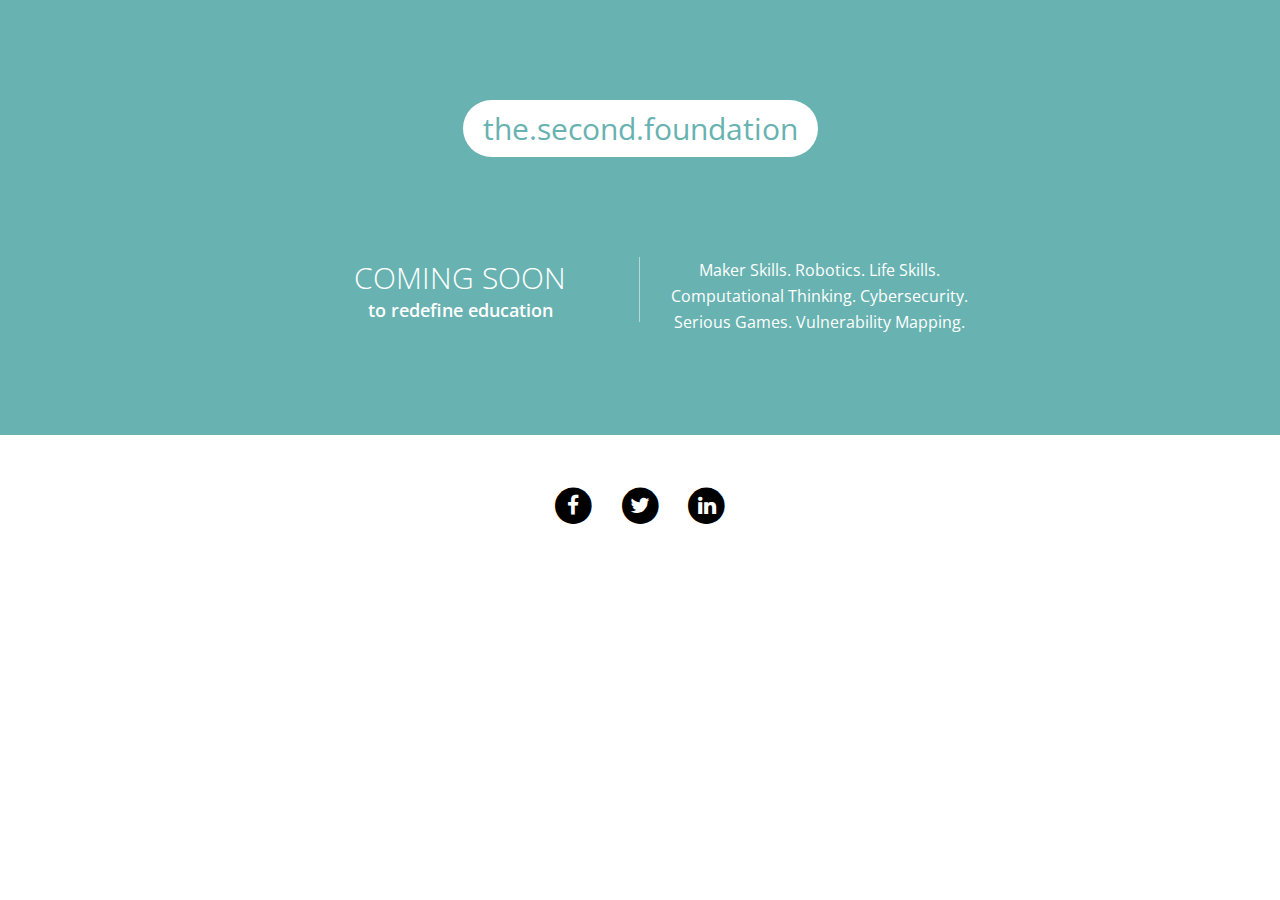
==== index.html @ 64378526 "Changed themes!" ====
<!DOCTYPE html PUBLIC "-//W3C//DTD XHTML 1.0 Transitional//EN" "http://www.w3.org/TR/xhtml1/DTD/xhtml1-transitional.dtd">
<html xmlns="http://www.w3.org/1999/xhtml">
<head>
<meta http-equiv="Content-Type" content="text/html; charset=utf-8" />
<title>Coming Soon</title>
<script type="text/javascript" src="tools/jquery.min.js"></script> 

<link href="tools/style.css" rel="stylesheet" type="text/css" media="screen" />
<link rel="stylesheet" href="https://maxcdn.bootstrapcdn.com/font-awesome/4.6.1/css/font-awesome.min.css">
<link href='https://fonts.googleapis.com/css?family=Open+Sans:400,300,600,700,800' rel='stylesheet' type='text/css'> 
<meta name="viewport" content="width=device-width, initial-scale = 1.0, user-scalable = no">


</head>
<body>
<div class="wrapper">

		<div class="header">

			<div class="xouter">
				<div class="xinner">
					<h1 id="logo">the.second.foundation</span></h1>
				</div>
			</div>
			
			<div class="content-wrap">
				<div class="comingsoon">
					<h2>Coming Soon</h2>
					<p>to redefine education</p>
				</div>
	
				<div class="content">
					<p>Maker Skills. Robotics. Life Skills. <br/>Computational Thinking. Cybersecurity. <br/>Serious Games. Vulnerability Mapping. <br/> </p>
				</div>
			</div>
				
		</div> <!-- end header -->
		
				
		<div class="social">
			<a href="https://twitter.com/ammachilabs" class="fa-stack fa-lg">
				 <i class="fa fa-circle fa-stack-2x"></i>
				 <i class="fa fa-facebook fa-stack-1x fa-inverse"></i>
			</a>
			<a href="https://twitter.com/ammachilabs" class="fa-stack fa-lg">
				 <i class="fa fa-circle fa-stack-2x"></i>
				 <i class="fa fa-twitter fa-stack-1x fa-inverse"></i>
			</a>
			<a href="https://www.linkedin.com/company/ammachi-labs" class="fa-stack fa-lg">
				 <i class="fa fa-circle fa-stack-2x"></i>
				 <i class="fa fa-linkedin fa-stack-1x fa-inverse"></i>
			</a>			
		</div>
</div>

</body>
	
	

</html>
---- tools/style.css ----
/* Reset */

body,div,dl,dt,dd,ul,ol,li,h1,h2,h3,h4,h5,h6,pre,code,form,fieldset,legend,input,textarea,p,blockquote,th,td{margin:0;padding:0;}table{border-collapse:collapse;border-spacing:0;}fieldset,img{border:0;}address,caption,dfn,th,var{font-style:normal;font-weight:normal;}li{list-style:none;}caption,th{text-align:left;}h1,h2,h3,h4,h5,h6{font-size:100%;font-weight:normal;}


/*@font-face {
    font-family: 'socicon';
    src: url('socicon/font/socicon-webfont.eot');
    src: url('socicon/font/socicon-webfont.eot?#iefix') format('embedded-opentype'),
         url('socicon/font/socicon-webfont.woff') format('woff'),
         url('socicon/font/socicon-webfont.ttf') format('truetype'),
         url('socicon/font/socicon-webfont.svg#sociconregular') format('svg');
    font-weight: normal;
    font-style: normal;
    text-transform: initial;
}*/



html,
body {
    margin: 0;
    padding: 0;
    width: 100%;
    height: 100%;
    display: table;
}





body{
margin:0;
padding:0;
color: #fff;
position: relative;
font-family: 'Open Sans', sans-serif;
text-align: center;
}



.wrapper{
    text-align: center;
}





.header{
	width: 70%;
	padding: 100px 15% 0;
	float: left;
	background: #68b2b1;
}

.xouter{
	position:relative;
	left:50%;
	float:left;
	clear:both;
	margin:0;
}

.xinner{
	position:relative;
	left:-50%;
}


.header h1{
	font-size: 30px;
	color: #68b2b1;
	background: #fff;
	padding: 8px 20px;
  -webkit-border-radius: 50px;
  border-radius: 50px;
	
}

.header h1 span{
	color: #9e0000;
}


.content-wrap{
	width: 80%;
	float: left;
	padding: 100px 10%;
}

.comingsoon{
	width: 50%;
	float: left;
	border-right: 1px solid #b4d9d8;
	box-sizing: border-box;
}

.comingsoon h2{
	font-size: 30px;
	font-weight: 300;
	text-transform: uppercase;
}

.comingsoon p{
	font-size: 18px;
	font-weight: 600;
}

.content{
	width: 50%;
	float: left;
}

.content p{
	font-size: 16px;
	line-height: 26px;
}

.social{
	width: 70%;
	padding: 50px 15%;
	float: left;
}

.social a{
	color: #000;
	margin: 0 10px;
}

.social a:hover{
	color: #444;
}


@media only screen and (max-width: 1024px){
.header{
	width: 90%;
	padding: 60px 5% 0;
	float: left;
	background: #68b2b1;
}


}



@media only screen and (max-width: 768px){

.header h1{
	font-size: 25px;
	color: #68b2b1;
	background: #fff;
	padding: 5px 15px;
  -webkit-border-radius: 50px;
  border-radius: 50px;
}

.content-wrap{
	width: 100%;
	float: left;
	padding: 30px 0;
}




.comingsoon{
	width: 100%;
	float: left;
	border-right: none;
	border-bottom: 1px solid #b4d9d8;
	box-sizing: border-box;
	padding: 30px 0;
}

.content{
	width: 100%;
	padding: 30px 0;
	float: left;
}



}
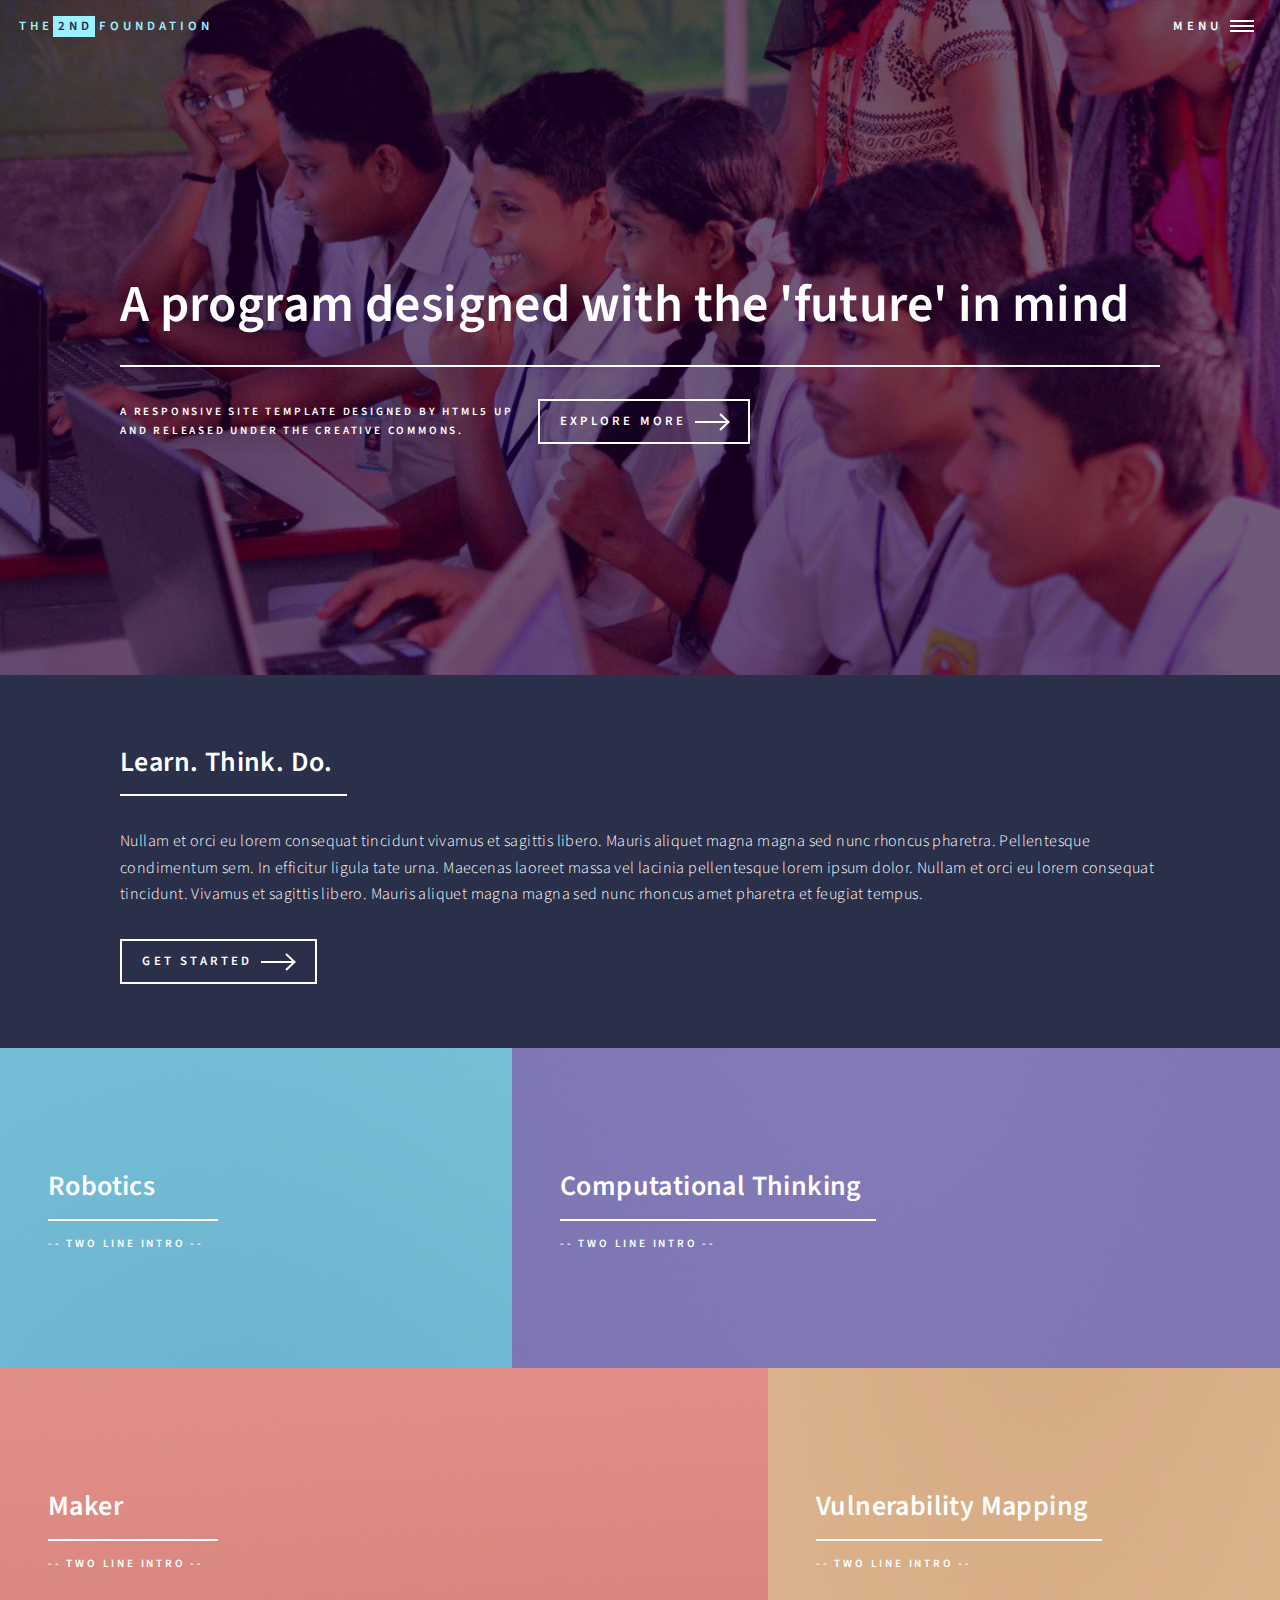
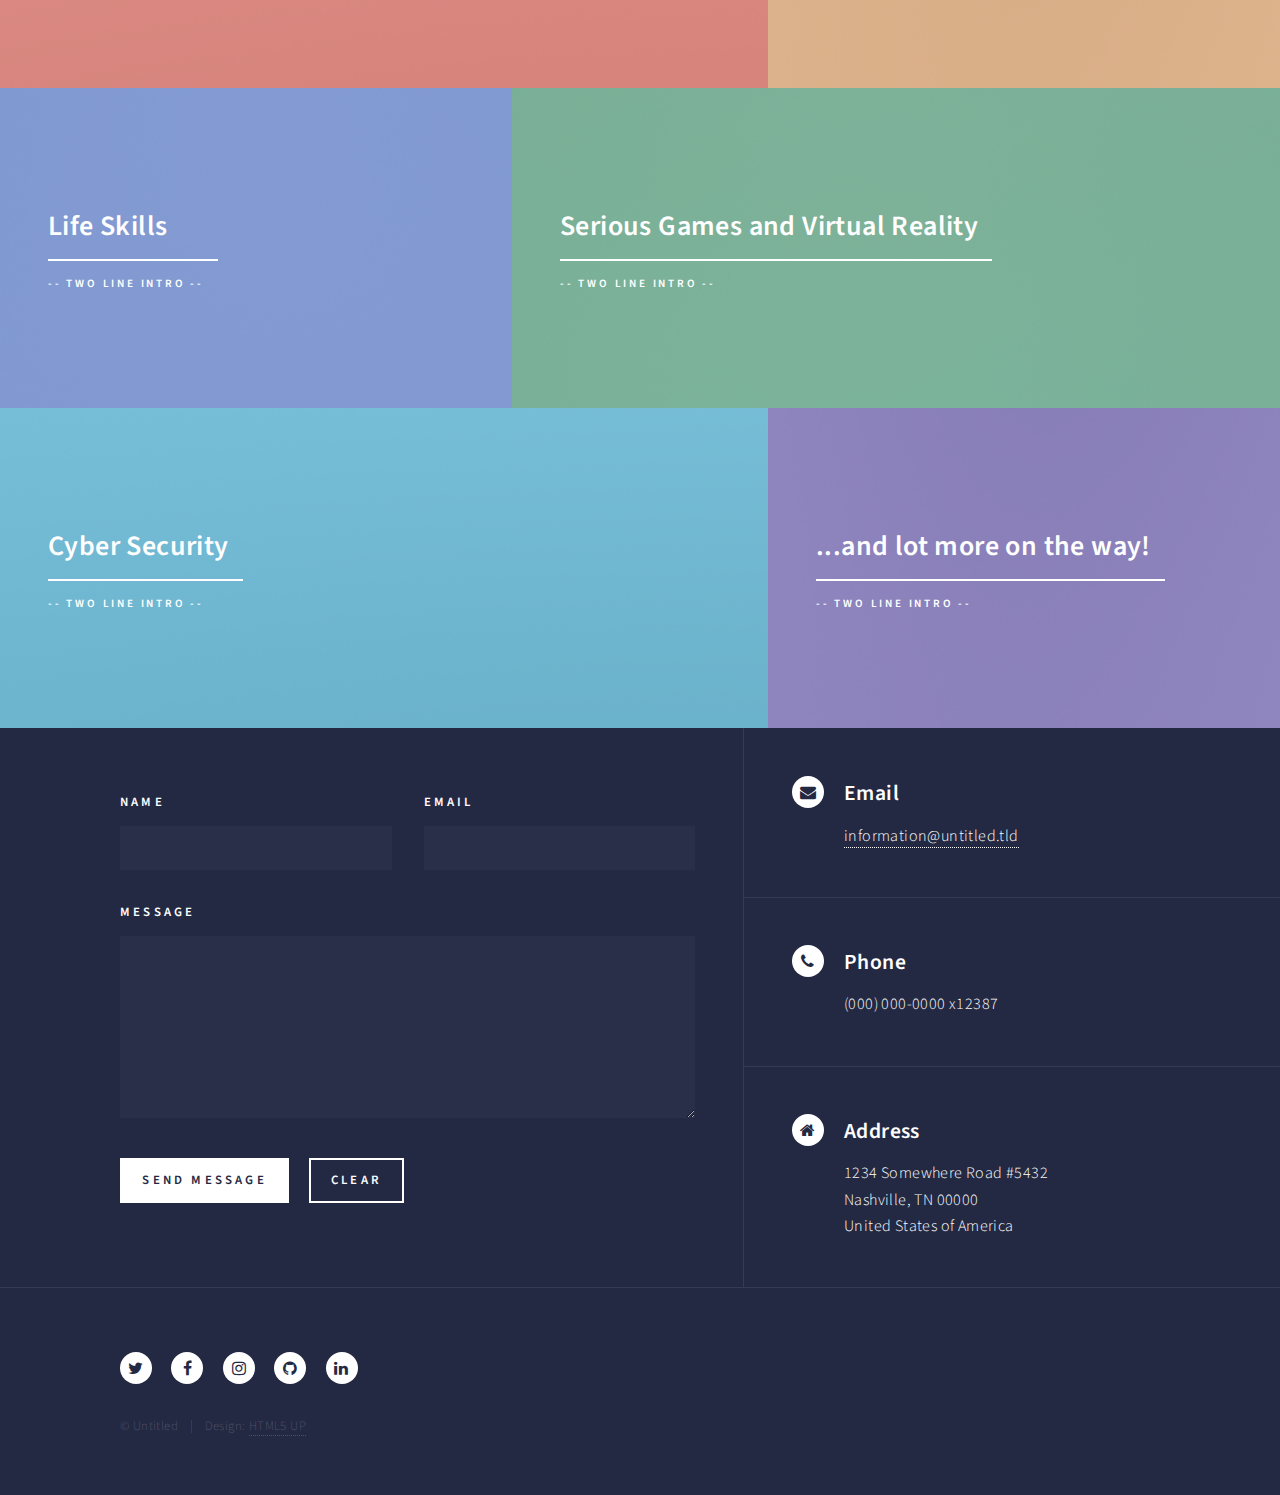
==== commit 5a5fd59b: "Course addition" ====
--- a/index.html
+++ b/index.html
@@ -1,60 +1,234 @@
-<!DOCTYPE html PUBLIC "-//W3C//DTD XHTML 1.0 Transitional//EN" "http://www.w3.org/TR/xhtml1/DTD/xhtml1-transitional.dtd">
-<html xmlns="http://www.w3.org/1999/xhtml">
-<head>
-<meta http-equiv="Content-Type" content="text/html; charset=utf-8" />
-<title>Coming Soon</title>
-<script type="text/javascript" src="tools/jquery.min.js"></script> 
-
-<link href="tools/style.css" rel="stylesheet" type="text/css" media="screen" />
-<link rel="stylesheet" href="https://maxcdn.bootstrapcdn.com/font-awesome/4.6.1/css/font-awesome.min.css">
-<link href='https://fonts.googleapis.com/css?family=Open+Sans:400,300,600,700,800' rel='stylesheet' type='text/css'> 
-<meta name="viewport" content="width=device-width, initial-scale = 1.0, user-scalable = no">
-
-
-</head>
-<body>
-<div class="wrapper">
-
-		<div class="header">
-
-			<div class="xouter">
-				<div class="xinner">
-					<h1 id="logo">the.second.foundation</span></h1>
-				</div>
+<!DOCTYPE HTML>
+<!--
+	Forty by HTML5 UP
+	html5up.net | @ajlkn
+	Free for personal and commercial use under the CCA 3.0 license (html5up.net/license)
+-->
+<html>
+	<head>
+		<title>The2ndFoundation</title>
+		<meta charset="utf-8" />
+		<meta name="viewport" content="width=device-width, initial-scale=1, user-scalable=no" />
+		<!--[if lte IE 8]><script src="assets/js/ie/html5shiv.js"></script><![endif]-->
+		<link rel="stylesheet" href="assets/css/main.css" />
+		<!--[if lte IE 9]><link rel="stylesheet" href="assets/css/ie9.css" /><![endif]-->
+		<!--[if lte IE 8]><link rel="stylesheet" href="assets/css/ie8.css" /><![endif]-->
+	</head>
+	<body>
+
+		<!-- Wrapper -->
+			<div id="wrapper">
+
+				<!-- Header -->
+					<header id="header" class="alt">
+						<a href="index.html" class="logo"><span>The<strong>2nd</strong><span>Foundation</span></a>
+						<nav>
+							<a href="#menu">Menu</a>
+						</nav>
+					</header>
+
+				<!-- Menu -->
+					<nav id="menu">
+						<ul class="links">
+							<li><a href="index.html">Home</a></li>
+							<li><a href="landing.html">About Us</a></li>
+							<li><a href="generic.html">Story so far</a></li>
+							<!--<li><a href="elements.html">Elements</a></li>-->
+						</ul>
+						<ul class="actions vertical">
+							<li><a href="#" class="button special fit">Explore more</a></li>
+							<!--<li><a href="#" class="button fit">Log In</a></li>-->
+						</ul>
+					</nav>
+
+				<!-- Banner -->
+					<section id="banner" class="major">
+						<div class="inner">
+							<header class="major">
+								<h1>A program designed with the 'future' in mind</h1>
+							</header>
+							<div class="content">
+								<p>A responsive site template designed by HTML5 UP<br />
+								and released under the Creative Commons.</p>
+								<ul class="actions">
+									<li><a href="#one" class="button next scrolly">Explore more</a></li>
+								</ul>
+							</div>
+						</div>
+					</section>
+
+				<!-- Main -->
+					<div id="main">
+                    
+                    <!-- Two -->
+							<section id="two">
+								<div class="inner">
+									<header class="major">
+										<h2>Learn. Think. Do.</h2>
+									</header>
+									<p>Nullam et orci eu lorem consequat tincidunt vivamus et sagittis libero. Mauris aliquet magna magna sed nunc rhoncus pharetra. Pellentesque condimentum sem. In efficitur ligula tate urna. Maecenas laoreet massa vel lacinia pellentesque lorem ipsum dolor. Nullam et orci eu lorem consequat tincidunt. Vivamus et sagittis libero. Mauris aliquet magna magna sed nunc rhoncus amet pharetra et feugiat tempus.</p>
+									<ul class="actions">
+										<li><a href="landing.html" class="button next">Get Started</a></li>
+									</ul>
+								</div>
+							</section>
+
+
+						<!-- One -->
+							<section id="one" class="tiles">
+								<article>
+									<span class="image">
+										<img src="images/pic01.jpg" alt="" />
+									</span>
+									<header class="major">
+										<h3><a href="landing.html" class="link">Robotics</a></h3>
+										<p>-- Two line intro --</p>
+									</header>
+								</article>
+								<article>
+									<span class="image">
+										<img src="images/pic02.jpg" alt="" />
+									</span>
+									<header class="major">
+										<h3><a href="landing.html" class="link">Computational Thinking</a></h3>
+										<p>-- Two line intro --</p>
+									</header>
+								</article>
+								<article>
+									<span class="image">
+										<img src="images/pic03.jpg" alt="" />
+									</span>
+									<header class="major">
+										<h3><a href="landing.html" class="link">Maker</a></h3>
+										<p>-- Two line intro --</p>
+									</header>
+								</article>
+								<article>
+									<span class="image">
+										<img src="images/pic04.jpg" alt="" />
+									</span>
+									<header class="major">
+										<h3><a href="landing.html" class="link">Vulnerability Mapping</a></h3>
+										<p>-- Two line intro --</p>
+									</header>
+								</article>
+								<article>
+									<span class="image">
+										<img src="images/pic05.jpg" alt="" />
+									</span>
+									<header class="major">
+										<h3><a href="landing.html" class="link">Life Skills</a></h3>
+										<p>-- Two line intro --</p>
+									</header>
+								</article>
+								<article>
+									<span class="image">
+										<img src="images/pic06.jpg" alt="" />
+									</span>
+									<header class="major">
+										<h3><a href="landing.html" class="link">Serious Games and Virtual Reality</a></h3>
+										<p>-- Two line intro --</p>
+									</header>
+								</article>
+                                <article>
+									<span class="image">
+										<img src="images/pic03.jpg" alt="" />
+									</span>
+									<header class="major">
+										<h3><a href="landing.html" class="link">Cyber Security</a></h3>
+										<p>-- Two line intro --</p>
+									</header>
+								</article>
+								<article>
+									<span class="image">
+										<img src="images/pic04.jpg" alt="" />
+									</span>
+									<header class="major">
+										<h3><a href="landing.html" class="link">...and lot more on the way!</a></h3>
+										<p>-- Two line intro --</p>
+									</header>
+								</article>
+							</section>
+						
+					</div>
+
+				<!-- Contact -->
+					<section id="contact">
+						<div class="inner">
+							<section>
+								<form method="post" action="#">
+									<div class="field half first">
+										<label for="name">Name</label>
+										<input type="text" name="name" id="name" />
+									</div>
+									<div class="field half">
+										<label for="email">Email</label>
+										<input type="text" name="email" id="email" />
+									</div>
+									<div class="field">
+										<label for="message">Message</label>
+										<textarea name="message" id="message" rows="6"></textarea>
+									</div>
+									<ul class="actions">
+										<li><input type="submit" value="Send Message" class="special" /></li>
+										<li><input type="reset" value="Clear" /></li>
+									</ul>
+								</form>
+							</section>
+							<section class="split">
+								<section>
+									<div class="contact-method">
+										<span class="icon alt fa-envelope"></span>
+										<h3>Email</h3>
+										<a href="#">information@untitled.tld</a>
+									</div>
+								</section>
+								<section>
+									<div class="contact-method">
+										<span class="icon alt fa-phone"></span>
+										<h3>Phone</h3>
+										<span>(000) 000-0000 x12387</span>
+									</div>
+								</section>
+								<section>
+									<div class="contact-method">
+										<span class="icon alt fa-home"></span>
+										<h3>Address</h3>
+										<span>1234 Somewhere Road #5432<br />
+										Nashville, TN 00000<br />
+										United States of America</span>
+									</div>
+								</section>
+							</section>
+						</div>
+					</section>
+
+				<!-- Footer -->
+					<footer id="footer">
+						<div class="inner">
+							<ul class="icons">
+								<li><a href="#" class="icon alt fa-twitter"><span class="label">Twitter</span></a></li>
+								<li><a href="#" class="icon alt fa-facebook"><span class="label">Facebook</span></a></li>
+								<li><a href="#" class="icon alt fa-instagram"><span class="label">Instagram</span></a></li>
+								<li><a href="#" class="icon alt fa-github"><span class="label">GitHub</span></a></li>
+								<li><a href="#" class="icon alt fa-linkedin"><span class="label">LinkedIn</span></a></li>
+							</ul>
+							<ul class="copyright">
+								<li>&copy; Untitled</li><li>Design: <a href="https://html5up.net">HTML5 UP</a></li>
+							</ul>
+						</div>
+					</footer>
+
 			</div>
-			
-			<div class="content-wrap">
-				<div class="comingsoon">
-					<h2>Coming Soon</h2>
-					<p>to redefine education</p>
-				</div>
-	
-				<div class="content">
-					<p>Maker Skills. Robotics. Life Skills. <br/>Computational Thinking. Cybersecurity. <br/>Serious Games. Vulnerability Mapping. <br/> </p>
-				</div>
-			</div>
-				
-		</div> <!-- end header -->
-		
-				
-		<div class="social">
-			<a href="https://twitter.com/ammachilabs" class="fa-stack fa-lg">
-				 <i class="fa fa-circle fa-stack-2x"></i>
-				 <i class="fa fa-facebook fa-stack-1x fa-inverse"></i>
-			</a>
-			<a href="https://twitter.com/ammachilabs" class="fa-stack fa-lg">
-				 <i class="fa fa-circle fa-stack-2x"></i>
-				 <i class="fa fa-twitter fa-stack-1x fa-inverse"></i>
-			</a>
-			<a href="https://www.linkedin.com/company/ammachi-labs" class="fa-stack fa-lg">
-				 <i class="fa fa-circle fa-stack-2x"></i>
-				 <i class="fa fa-linkedin fa-stack-1x fa-inverse"></i>
-			</a>			
-		</div>
-</div>
-
-</body>
-	
-	
-
-</html>
+
+		<!-- Scripts -->
+			<script src="assets/js/jquery.min.js"></script>
+			<script src="assets/js/jquery.scrolly.min.js"></script>
+			<script src="assets/js/jquery.scrollex.min.js"></script>
+			<script src="assets/js/skel.min.js"></script>
+			<script src="assets/js/util.js"></script>
+			<!--[if lte IE 8]><script src="assets/js/ie/respond.min.js"></script><![endif]-->
+			<script src="assets/js/main.js"></script>
+
+	</body>
+</html>--- a/assets/css/main.css
+++ b/assets/css/main.css
@@ -0,0 +1,3988 @@
+@import url(font-awesome.min.css);
+@import url("https://fonts.googleapis.com/css?family=Source+Sans+Pro:300,300italic,600,600italic");
+
+/*
+	Forty by HTML5 UP
+	html5up.net | @ajlkn
+	Free for personal and commercial use under the CCA 3.0 license (html5up.net/license)
+*/
+
+/* Reset */
+
+	html, body, div, span, applet, object, iframe, h1, h2, h3, h4, h5, h6, p, blockquote, pre, a, abbr, acronym, address, big, cite, code, del, dfn, em, img, ins, kbd, q, s, samp, small, strike, strong, sub, sup, tt, var, b, u, i, center, dl, dt, dd, ol, ul, li, fieldset, form, label, legend, table, caption, tbody, tfoot, thead, tr, th, td, article, aside, canvas, details, embed, figure, figcaption, footer, header, hgroup, menu, nav, output, ruby, section, summary, time, mark, audio, video {
+		margin: 0;
+		padding: 0;
+		border: 0;
+		font-size: 100%;
+		font: inherit;
+		vertical-align: baseline;
+	}
+
+	article, aside, details, figcaption, figure, footer, header, hgroup, menu, nav, section {
+		display: block;
+	}
+
+	body {
+		line-height: 1;
+	}
+
+	ol, ul {
+		list-style: none;
+	}
+
+	blockquote, q {
+		quotes: none;
+	}
+
+	blockquote:before, blockquote:after, q:before, q:after {
+		content: '';
+		content: none;
+	}
+
+	table {
+		border-collapse: collapse;
+		border-spacing: 0;
+	}
+
+	body {
+		-webkit-text-size-adjust: none;
+	}
+
+/* Box Model */
+
+	*, *:before, *:after {
+		-moz-box-sizing: border-box;
+		-webkit-box-sizing: border-box;
+		box-sizing: border-box;
+	}
+
+/* Grid */
+
+	.row {
+		border-bottom: solid 1px transparent;
+		-moz-box-sizing: border-box;
+		-webkit-box-sizing: border-box;
+		box-sizing: border-box;
+	}
+
+	.row > * {
+		float: left;
+		-moz-box-sizing: border-box;
+		-webkit-box-sizing: border-box;
+		box-sizing: border-box;
+	}
+
+	.row:after, .row:before {
+		content: '';
+		display: block;
+		clear: both;
+		height: 0;
+	}
+
+	.row.uniform > * > :first-child {
+		margin-top: 0;
+	}
+
+	.row.uniform > * > :last-child {
+		margin-bottom: 0;
+	}
+
+	.row.\30 \25 > * {
+		padding: 0 0 0 0em;
+	}
+
+	.row.\30 \25 {
+		margin: 0 0 -1px 0em;
+	}
+
+	.row.uniform.\30 \25 > * {
+		padding: 0em 0 0 0em;
+	}
+
+	.row.uniform.\30 \25 {
+		margin: 0em 0 -1px 0em;
+	}
+
+	.row > * {
+		padding: 0 0 0 2em;
+	}
+
+	.row {
+		margin: 0 0 -1px -2em;
+	}
+
+	.row.uniform > * {
+		padding: 2em 0 0 2em;
+	}
+
+	.row.uniform {
+		margin: -2em 0 -1px -2em;
+	}
+
+	.row.\32 00\25 > * {
+		padding: 0 0 0 4em;
+	}
+
+	.row.\32 00\25 {
+		margin: 0 0 -1px -4em;
+	}
+
+	.row.uniform.\32 00\25 > * {
+		padding: 4em 0 0 4em;
+	}
+
+	.row.uniform.\32 00\25 {
+		margin: -4em 0 -1px -4em;
+	}
+
+	.row.\31 50\25 > * {
+		padding: 0 0 0 3em;
+	}
+
+	.row.\31 50\25 {
+		margin: 0 0 -1px -3em;
+	}
+
+	.row.uniform.\31 50\25 > * {
+		padding: 3em 0 0 3em;
+	}
+
+	.row.uniform.\31 50\25 {
+		margin: -3em 0 -1px -3em;
+	}
+
+	.row.\35 0\25 > * {
+		padding: 0 0 0 1em;
+	}
+
+	.row.\35 0\25 {
+		margin: 0 0 -1px -1em;
+	}
+
+	.row.uniform.\35 0\25 > * {
+		padding: 1em 0 0 1em;
+	}
+
+	.row.uniform.\35 0\25 {
+		margin: -1em 0 -1px -1em;
+	}
+
+	.row.\32 5\25 > * {
+		padding: 0 0 0 0.5em;
+	}
+
+	.row.\32 5\25 {
+		margin: 0 0 -1px -0.5em;
+	}
+
+	.row.uniform.\32 5\25 > * {
+		padding: 0.5em 0 0 0.5em;
+	}
+
+	.row.uniform.\32 5\25 {
+		margin: -0.5em 0 -1px -0.5em;
+	}
+
+	.\31 2u, .\31 2u\24 {
+		width: 100%;
+		clear: none;
+		margin-left: 0;
+	}
+
+	.\31 1u, .\31 1u\24 {
+		width: 91.6666666667%;
+		clear: none;
+		margin-left: 0;
+	}
+
+	.\31 0u, .\31 0u\24 {
+		width: 83.3333333333%;
+		clear: none;
+		margin-left: 0;
+	}
+
+	.\39 u, .\39 u\24 {
+		width: 75%;
+		clear: none;
+		margin-left: 0;
+	}
+
+	.\38 u, .\38 u\24 {
+		width: 66.6666666667%;
+		clear: none;
+		margin-left: 0;
+	}
+
+	.\37 u, .\37 u\24 {
+		width: 58.3333333333%;
+		clear: none;
+		margin-left: 0;
+	}
+
+	.\36 u, .\36 u\24 {
+		width: 50%;
+		clear: none;
+		margin-left: 0;
+	}
+
+	.\35 u, .\35 u\24 {
+		width: 41.6666666667%;
+		clear: none;
+		margin-left: 0;
+	}
+
+	.\34 u, .\34 u\24 {
+		width: 33.3333333333%;
+		clear: none;
+		margin-left: 0;
+	}
+
+	.\33 u, .\33 u\24 {
+		width: 25%;
+		clear: none;
+		margin-left: 0;
+	}
+
+	.\32 u, .\32 u\24 {
+		width: 16.6666666667%;
+		clear: none;
+		margin-left: 0;
+	}
+
+	.\31 u, .\31 u\24 {
+		width: 8.3333333333%;
+		clear: none;
+		margin-left: 0;
+	}
+
+	.\31 2u\24 + *,
+	.\31 1u\24 + *,
+	.\31 0u\24 + *,
+	.\39 u\24 + *,
+	.\38 u\24 + *,
+	.\37 u\24 + *,
+	.\36 u\24 + *,
+	.\35 u\24 + *,
+	.\34 u\24 + *,
+	.\33 u\24 + *,
+	.\32 u\24 + *,
+	.\31 u\24 + * {
+		clear: left;
+	}
+
+	.\-11u {
+		margin-left: 91.66667%;
+	}
+
+	.\-10u {
+		margin-left: 83.33333%;
+	}
+
+	.\-9u {
+		margin-left: 75%;
+	}
+
+	.\-8u {
+		margin-left: 66.66667%;
+	}
+
+	.\-7u {
+		margin-left: 58.33333%;
+	}
+
+	.\-6u {
+		margin-left: 50%;
+	}
+
+	.\-5u {
+		margin-left: 41.66667%;
+	}
+
+	.\-4u {
+		margin-left: 33.33333%;
+	}
+
+	.\-3u {
+		margin-left: 25%;
+	}
+
+	.\-2u {
+		margin-left: 16.66667%;
+	}
+
+	.\-1u {
+		margin-left: 8.33333%;
+	}
+
+	@media screen and (max-width: 1680px) {
+
+		.row > * {
+			padding: 0 0 0 2em;
+		}
+
+		.row {
+			margin: 0 0 -1px -2em;
+		}
+
+		.row.uniform > * {
+			padding: 2em 0 0 2em;
+		}
+
+		.row.uniform {
+			margin: -2em 0 -1px -2em;
+		}
+
+		.row.\32 00\25 > * {
+			padding: 0 0 0 4em;
+		}
+
+		.row.\32 00\25 {
+			margin: 0 0 -1px -4em;
+		}
+
+		.row.uniform.\32 00\25 > * {
+			padding: 4em 0 0 4em;
+		}
+
+		.row.uniform.\32 00\25 {
+			margin: -4em 0 -1px -4em;
+		}
+
+		.row.\31 50\25 > * {
+			padding: 0 0 0 3em;
+		}
+
+		.row.\31 50\25 {
+			margin: 0 0 -1px -3em;
+		}
+
+		.row.uniform.\31 50\25 > * {
+			padding: 3em 0 0 3em;
+		}
+
+		.row.uniform.\31 50\25 {
+			margin: -3em 0 -1px -3em;
+		}
+
+		.row.\35 0\25 > * {
+			padding: 0 0 0 1em;
+		}
+
+		.row.\35 0\25 {
+			margin: 0 0 -1px -1em;
+		}
+
+		.row.uniform.\35 0\25 > * {
+			padding: 1em 0 0 1em;
+		}
+
+		.row.uniform.\35 0\25 {
+			margin: -1em 0 -1px -1em;
+		}
+
+		.row.\32 5\25 > * {
+			padding: 0 0 0 0.5em;
+		}
+
+		.row.\32 5\25 {
+			margin: 0 0 -1px -0.5em;
+		}
+
+		.row.uniform.\32 5\25 > * {
+			padding: 0.5em 0 0 0.5em;
+		}
+
+		.row.uniform.\32 5\25 {
+			margin: -0.5em 0 -1px -0.5em;
+		}
+
+		.\31 2u\28xlarge\29, .\31 2u\24\28xlarge\29 {
+			width: 100%;
+			clear: none;
+			margin-left: 0;
+		}
+
+		.\31 1u\28xlarge\29, .\31 1u\24\28xlarge\29 {
+			width: 91.6666666667%;
+			clear: none;
+			margin-left: 0;
+		}
+
+		.\31 0u\28xlarge\29, .\31 0u\24\28xlarge\29 {
+			width: 83.3333333333%;
+			clear: none;
+			margin-left: 0;
+		}
+
+		.\39 u\28xlarge\29, .\39 u\24\28xlarge\29 {
+			width: 75%;
+			clear: none;
+			margin-left: 0;
+		}
+
+		.\38 u\28xlarge\29, .\38 u\24\28xlarge\29 {
+			width: 66.6666666667%;
+			clear: none;
+			margin-left: 0;
+		}
+
+		.\37 u\28xlarge\29, .\37 u\24\28xlarge\29 {
+			width: 58.3333333333%;
+			clear: none;
+			margin-left: 0;
+		}
+
+		.\36 u\28xlarge\29, .\36 u\24\28xlarge\29 {
+			width: 50%;
+			clear: none;
+			margin-left: 0;
+		}
+
+		.\35 u\28xlarge\29, .\35 u\24\28xlarge\29 {
+			width: 41.6666666667%;
+			clear: none;
+			margin-left: 0;
+		}
+
+		.\34 u\28xlarge\29, .\34 u\24\28xlarge\29 {
+			width: 33.3333333333%;
+			clear: none;
+			margin-left: 0;
+		}
+
+		.\33 u\28xlarge\29, .\33 u\24\28xlarge\29 {
+			width: 25%;
+			clear: none;
+			margin-left: 0;
+		}
+
+		.\32 u\28xlarge\29, .\32 u\24\28xlarge\29 {
+			width: 16.6666666667%;
+			clear: none;
+			margin-left: 0;
+		}
+
+		.\31 u\28xlarge\29, .\31 u\24\28xlarge\29 {
+			width: 8.3333333333%;
+			clear: none;
+			margin-left: 0;
+		}
+
+		.\31 2u\24\28xlarge\29 + *,
+		.\31 1u\24\28xlarge\29 + *,
+		.\31 0u\24\28xlarge\29 + *,
+		.\39 u\24\28xlarge\29 + *,
+		.\38 u\24\28xlarge\29 + *,
+		.\37 u\24\28xlarge\29 + *,
+		.\36 u\24\28xlarge\29 + *,
+		.\35 u\24\28xlarge\29 + *,
+		.\34 u\24\28xlarge\29 + *,
+		.\33 u\24\28xlarge\29 + *,
+		.\32 u\24\28xlarge\29 + *,
+		.\31 u\24\28xlarge\29 + * {
+			clear: left;
+		}
+
+		.\-11u\28xlarge\29 {
+			margin-left: 91.66667%;
+		}
+
+		.\-10u\28xlarge\29 {
+			margin-left: 83.33333%;
+		}
+
+		.\-9u\28xlarge\29 {
+			margin-left: 75%;
+		}
+
+		.\-8u\28xlarge\29 {
+			margin-left: 66.66667%;
+		}
+
+		.\-7u\28xlarge\29 {
+			margin-left: 58.33333%;
+		}
+
+		.\-6u\28xlarge\29 {
+			margin-left: 50%;
+		}
+
+		.\-5u\28xlarge\29 {
+			margin-left: 41.66667%;
+		}
+
+		.\-4u\28xlarge\29 {
+			margin-left: 33.33333%;
+		}
+
+		.\-3u\28xlarge\29 {
+			margin-left: 25%;
+		}
+
+		.\-2u\28xlarge\29 {
+			margin-left: 16.66667%;
+		}
+
+		.\-1u\28xlarge\29 {
+			margin-left: 8.33333%;
+		}
+
+	}
+
+	@media screen and (max-width: 1280px) {
+
+		.row > * {
+			padding: 0 0 0 1.5em;
+		}
+
+		.row {
+			margin: 0 0 -1px -1.5em;
+		}
+
+		.row.uniform > * {
+			padding: 1.5em 0 0 1.5em;
+		}
+
+		.row.uniform {
+			margin: -1.5em 0 -1px -1.5em;
+		}
+
+		.row.\32 00\25 > * {
+			padding: 0 0 0 3em;
+		}
+
+		.row.\32 00\25 {
+			margin: 0 0 -1px -3em;
+		}
+
+		.row.uniform.\32 00\25 > * {
+			padding: 3em 0 0 3em;
+		}
+
+		.row.uniform.\32 00\25 {
+			margin: -3em 0 -1px -3em;
+		}
+
+		.row.\31 50\25 > * {
+			padding: 0 0 0 2.25em;
+		}
+
+		.row.\31 50\25 {
+			margin: 0 0 -1px -2.25em;
+		}
+
+		.row.uniform.\31 50\25 > * {
+			padding: 2.25em 0 0 2.25em;
+		}
+
+		.row.uniform.\31 50\25 {
+			margin: -2.25em 0 -1px -2.25em;
+		}
+
+		.row.\35 0\25 > * {
+			padding: 0 0 0 0.75em;
+		}
+
+		.row.\35 0\25 {
+			margin: 0 0 -1px -0.75em;
+		}
+
+		.row.uniform.\35 0\25 > * {
+			padding: 0.75em 0 0 0.75em;
+		}
+
+		.row.uniform.\35 0\25 {
+			margin: -0.75em 0 -1px -0.75em;
+		}
+
+		.row.\32 5\25 > * {
+			padding: 0 0 0 0.375em;
+		}
+
+		.row.\32 5\25 {
+			margin: 0 0 -1px -0.375em;
+		}
+
+		.row.uniform.\32 5\25 > * {
+			padding: 0.375em 0 0 0.375em;
+		}
+
+		.row.uniform.\32 5\25 {
+			margin: -0.375em 0 -1px -0.375em;
+		}
+
+		.\31 2u\28large\29, .\31 2u\24\28large\29 {
+			width: 100%;
+			clear: none;
+			margin-left: 0;
+		}
+
+		.\31 1u\28large\29, .\31 1u\24\28large\29 {
+			width: 91.6666666667%;
+			clear: none;
+			margin-left: 0;
+		}
+
+		.\31 0u\28large\29, .\31 0u\24\28large\29 {
+			width: 83.3333333333%;
+			clear: none;
+			margin-left: 0;
+		}
+
+		.\39 u\28large\29, .\39 u\24\28large\29 {
+			width: 75%;
+			clear: none;
+			margin-left: 0;
+		}
+
+		.\38 u\28large\29, .\38 u\24\28large\29 {
+			width: 66.6666666667%;
+			clear: none;
+			margin-left: 0;
+		}
+
+		.\37 u\28large\29, .\37 u\24\28large\29 {
+			width: 58.3333333333%;
+			clear: none;
+			margin-left: 0;
+		}
+
+		.\36 u\28large\29, .\36 u\24\28large\29 {
+			width: 50%;
+			clear: none;
+			margin-left: 0;
+		}
+
+		.\35 u\28large\29, .\35 u\24\28large\29 {
+			width: 41.6666666667%;
+			clear: none;
+			margin-left: 0;
+		}
+
+		.\34 u\28large\29, .\34 u\24\28large\29 {
+			width: 33.3333333333%;
+			clear: none;
+			margin-left: 0;
+		}
+
+		.\33 u\28large\29, .\33 u\24\28large\29 {
+			width: 25%;
+			clear: none;
+			margin-left: 0;
+		}
+
+		.\32 u\28large\29, .\32 u\24\28large\29 {
+			width: 16.6666666667%;
+			clear: none;
+			margin-left: 0;
+		}
+
+		.\31 u\28large\29, .\31 u\24\28large\29 {
+			width: 8.3333333333%;
+			clear: none;
+			margin-left: 0;
+		}
+
+		.\31 2u\24\28large\29 + *,
+		.\31 1u\24\28large\29 + *,
+		.\31 0u\24\28large\29 + *,
+		.\39 u\24\28large\29 + *,
+		.\38 u\24\28large\29 + *,
+		.\37 u\24\28large\29 + *,
+		.\36 u\24\28large\29 + *,
+		.\35 u\24\28large\29 + *,
+		.\34 u\24\28large\29 + *,
+		.\33 u\24\28large\29 + *,
+		.\32 u\24\28large\29 + *,
+		.\31 u\24\28large\29 + * {
+			clear: left;
+		}
+
+		.\-11u\28large\29 {
+			margin-left: 91.66667%;
+		}
+
+		.\-10u\28large\29 {
+			margin-left: 83.33333%;
+		}
+
+		.\-9u\28large\29 {
+			margin-left: 75%;
+		}
+
+		.\-8u\28large\29 {
+			margin-left: 66.66667%;
+		}
+
+		.\-7u\28large\29 {
+			margin-left: 58.33333%;
+		}
+
+		.\-6u\28large\29 {
+			margin-left: 50%;
+		}
+
+		.\-5u\28large\29 {
+			margin-left: 41.66667%;
+		}
+
+		.\-4u\28large\29 {
+			margin-left: 33.33333%;
+		}
+
+		.\-3u\28large\29 {
+			margin-left: 25%;
+		}
+
+		.\-2u\28large\29 {
+			margin-left: 16.66667%;
+		}
+
+		.\-1u\28large\29 {
+			margin-left: 8.33333%;
+		}
+
+	}
+
+	@media screen and (max-width: 980px) {
+
+		.row > * {
+			padding: 0 0 0 1.5em;
+		}
+
+		.row {
+			margin: 0 0 -1px -1.5em;
+		}
+
+		.row.uniform > * {
+			padding: 1.5em 0 0 1.5em;
+		}
+
+		.row.uniform {
+			margin: -1.5em 0 -1px -1.5em;
+		}
+
+		.row.\32 00\25 > * {
+			padding: 0 0 0 3em;
+		}
+
+		.row.\32 00\25 {
+			margin: 0 0 -1px -3em;
+		}
+
+		.row.uniform.\32 00\25 > * {
+			padding: 3em 0 0 3em;
+		}
+
+		.row.uniform.\32 00\25 {
+			margin: -3em 0 -1px -3em;
+		}
+
+		.row.\31 50\25 > * {
+			padding: 0 0 0 2.25em;
+		}
+
+		.row.\31 50\25 {
+			margin: 0 0 -1px -2.25em;
+		}
+
+		.row.uniform.\31 50\25 > * {
+			padding: 2.25em 0 0 2.25em;
+		}
+
+		.row.uniform.\31 50\25 {
+			margin: -2.25em 0 -1px -2.25em;
+		}
+
+		.row.\35 0\25 > * {
+			padding: 0 0 0 0.75em;
+		}
+
+		.row.\35 0\25 {
+			margin: 0 0 -1px -0.75em;
+		}
+
+		.row.uniform.\35 0\25 > * {
+			padding: 0.75em 0 0 0.75em;
+		}
+
+		.row.uniform.\35 0\25 {
+			margin: -0.75em 0 -1px -0.75em;
+		}
+
+		.row.\32 5\25 > * {
+			padding: 0 0 0 0.375em;
+		}
+
+		.row.\32 5\25 {
+			margin: 0 0 -1px -0.375em;
+		}
+
+		.row.uniform.\32 5\25 > * {
+			padding: 0.375em 0 0 0.375em;
+		}
+
+		.row.uniform.\32 5\25 {
+			margin: -0.375em 0 -1px -0.375em;
+		}
+
+		.\31 2u\28medium\29, .\31 2u\24\28medium\29 {
+			width: 100%;
+			clear: none;
+			margin-left: 0;
+		}
+
+		.\31 1u\28medium\29, .\31 1u\24\28medium\29 {
+			width: 91.6666666667%;
+			clear: none;
+			margin-left: 0;
+		}
+
+		.\31 0u\28medium\29, .\31 0u\24\28medium\29 {
+			width: 83.3333333333%;
+			clear: none;
+			margin-left: 0;
+		}
+
+		.\39 u\28medium\29, .\39 u\24\28medium\29 {
+			width: 75%;
+			clear: none;
+			margin-left: 0;
+		}
+
+		.\38 u\28medium\29, .\38 u\24\28medium\29 {
+			width: 66.6666666667%;
+			clear: none;
+			margin-left: 0;
+		}
+
+		.\37 u\28medium\29, .\37 u\24\28medium\29 {
+			width: 58.3333333333%;
+			clear: none;
+			margin-left: 0;
+		}
+
+		.\36 u\28medium\29, .\36 u\24\28medium\29 {
+			width: 50%;
+			clear: none;
+			margin-left: 0;
+		}
+
+		.\35 u\28medium\29, .\35 u\24\28medium\29 {
+			width: 41.6666666667%;
+			clear: none;
+			margin-left: 0;
+		}
+
+		.\34 u\28medium\29, .\34 u\24\28medium\29 {
+			width: 33.3333333333%;
+			clear: none;
+			margin-left: 0;
+		}
+
+		.\33 u\28medium\29, .\33 u\24\28medium\29 {
+			width: 25%;
+			clear: none;
+			margin-left: 0;
+		}
+
+		.\32 u\28medium\29, .\32 u\24\28medium\29 {
+			width: 16.6666666667%;
+			clear: none;
+			margin-left: 0;
+		}
+
+		.\31 u\28medium\29, .\31 u\24\28medium\29 {
+			width: 8.3333333333%;
+			clear: none;
+			margin-left: 0;
+		}
+
+		.\31 2u\24\28medium\29 + *,
+		.\31 1u\24\28medium\29 + *,
+		.\31 0u\24\28medium\29 + *,
+		.\39 u\24\28medium\29 + *,
+		.\38 u\24\28medium\29 + *,
+		.\37 u\24\28medium\29 + *,
+		.\36 u\24\28medium\29 + *,
+		.\35 u\24\28medium\29 + *,
+		.\34 u\24\28medium\29 + *,
+		.\33 u\24\28medium\29 + *,
+		.\32 u\24\28medium\29 + *,
+		.\31 u\24\28medium\29 + * {
+			clear: left;
+		}
+
+		.\-11u\28medium\29 {
+			margin-left: 91.66667%;
+		}
+
+		.\-10u\28medium\29 {
+			margin-left: 83.33333%;
+		}
+
+		.\-9u\28medium\29 {
+			margin-left: 75%;
+		}
+
+		.\-8u\28medium\29 {
+			margin-left: 66.66667%;
+		}
+
+		.\-7u\28medium\29 {
+			margin-left: 58.33333%;
+		}
+
+		.\-6u\28medium\29 {
+			margin-left: 50%;
+		}
+
+		.\-5u\28medium\29 {
+			margin-left: 41.66667%;
+		}
+
+		.\-4u\28medium\29 {
+			margin-left: 33.33333%;
+		}
+
+		.\-3u\28medium\29 {
+			margin-left: 25%;
+		}
+
+		.\-2u\28medium\29 {
+			margin-left: 16.66667%;
+		}
+
+		.\-1u\28medium\29 {
+			margin-left: 8.33333%;
+		}
+
+	}
+
+	@media screen and (max-width: 736px) {
+
+		.row > * {
+			padding: 0 0 0 1.25em;
+		}
+
+		.row {
+			margin: 0 0 -1px -1.25em;
+		}
+
+		.row.uniform > * {
+			padding: 1.25em 0 0 1.25em;
+		}
+
+		.row.uniform {
+			margin: -1.25em 0 -1px -1.25em;
+		}
+
+		.row.\32 00\25 > * {
+			padding: 0 0 0 2.5em;
+		}
+
+		.row.\32 00\25 {
+			margin: 0 0 -1px -2.5em;
+		}
+
+		.row.uniform.\32 00\25 > * {
+			padding: 2.5em 0 0 2.5em;
+		}
+
+		.row.uniform.\32 00\25 {
+			margin: -2.5em 0 -1px -2.5em;
+		}
+
+		.row.\31 50\25 > * {
+			padding: 0 0 0 1.875em;
+		}
+
+		.row.\31 50\25 {
+			margin: 0 0 -1px -1.875em;
+		}
+
+		.row.uniform.\31 50\25 > * {
+			padding: 1.875em 0 0 1.875em;
+		}
+
+		.row.uniform.\31 50\25 {
+			margin: -1.875em 0 -1px -1.875em;
+		}
+
+		.row.\35 0\25 > * {
+			padding: 0 0 0 0.625em;
+		}
+
+		.row.\35 0\25 {
+			margin: 0 0 -1px -0.625em;
+		}
+
+		.row.uniform.\35 0\25 > * {
+			padding: 0.625em 0 0 0.625em;
+		}
+
+		.row.uniform.\35 0\25 {
+			margin: -0.625em 0 -1px -0.625em;
+		}
+
+		.row.\32 5\25 > * {
+			padding: 0 0 0 0.3125em;
+		}
+
+		.row.\32 5\25 {
+			margin: 0 0 -1px -0.3125em;
+		}
+
+		.row.uniform.\32 5\25 > * {
+			padding: 0.3125em 0 0 0.3125em;
+		}
+
+		.row.uniform.\32 5\25 {
+			margin: -0.3125em 0 -1px -0.3125em;
+		}
+
+		.\31 2u\28small\29, .\31 2u\24\28small\29 {
+			width: 100%;
+			clear: none;
+			margin-left: 0;
+		}
+
+		.\31 1u\28small\29, .\31 1u\24\28small\29 {
+			width: 91.6666666667%;
+			clear: none;
+			margin-left: 0;
+		}
+
+		.\31 0u\28small\29, .\31 0u\24\28small\29 {
+			width: 83.3333333333%;
+			clear: none;
+			margin-left: 0;
+		}
+
+		.\39 u\28small\29, .\39 u\24\28small\29 {
+			width: 75%;
+			clear: none;
+			margin-left: 0;
+		}
+
+		.\38 u\28small\29, .\38 u\24\28small\29 {
+			width: 66.6666666667%;
+			clear: none;
+			margin-left: 0;
+		}
+
+		.\37 u\28small\29, .\37 u\24\28small\29 {
+			width: 58.3333333333%;
+			clear: none;
+			margin-left: 0;
+		}
+
+		.\36 u\28small\29, .\36 u\24\28small\29 {
+			width: 50%;
+			clear: none;
+			margin-left: 0;
+		}
+
+		.\35 u\28small\29, .\35 u\24\28small\29 {
+			width: 41.6666666667%;
+			clear: none;
+			margin-left: 0;
+		}
+
+		.\34 u\28small\29, .\34 u\24\28small\29 {
+			width: 33.3333333333%;
+			clear: none;
+			margin-left: 0;
+		}
+
+		.\33 u\28small\29, .\33 u\24\28small\29 {
+			width: 25%;
+			clear: none;
+			margin-left: 0;
+		}
+
+		.\32 u\28small\29, .\32 u\24\28small\29 {
+			width: 16.6666666667%;
+			clear: none;
+			margin-left: 0;
+		}
+
+		.\31 u\28small\29, .\31 u\24\28small\29 {
+			width: 8.3333333333%;
+			clear: none;
+			margin-left: 0;
+		}
+
+		.\31 2u\24\28small\29 + *,
+		.\31 1u\24\28small\29 + *,
+		.\31 0u\24\28small\29 + *,
+		.\39 u\24\28small\29 + *,
+		.\38 u\24\28small\29 + *,
+		.\37 u\24\28small\29 + *,
+		.\36 u\24\28small\29 + *,
+		.\35 u\24\28small\29 + *,
+		.\34 u\24\28small\29 + *,
+		.\33 u\24\28small\29 + *,
+		.\32 u\24\28small\29 + *,
+		.\31 u\24\28small\29 + * {
+			clear: left;
+		}
+
+		.\-11u\28small\29 {
+			margin-left: 91.66667%;
+		}
+
+		.\-10u\28small\29 {
+			margin-left: 83.33333%;
+		}
+
+		.\-9u\28small\29 {
+			margin-left: 75%;
+		}
+
+		.\-8u\28small\29 {
+			margin-left: 66.66667%;
+		}
+
+		.\-7u\28small\29 {
+			margin-left: 58.33333%;
+		}
+
+		.\-6u\28small\29 {
+			margin-left: 50%;
+		}
+
+		.\-5u\28small\29 {
+			margin-left: 41.66667%;
+		}
+
+		.\-4u\28small\29 {
+			margin-left: 33.33333%;
+		}
+
+		.\-3u\28small\29 {
+			margin-left: 25%;
+		}
+
+		.\-2u\28small\29 {
+			margin-left: 16.66667%;
+		}
+
+		.\-1u\28small\29 {
+			margin-left: 8.33333%;
+		}
+
+	}
+
+	@media screen and (max-width: 480px) {
+
+		.row > * {
+			padding: 0 0 0 1.25em;
+		}
+
+		.row {
+			margin: 0 0 -1px -1.25em;
+		}
+
+		.row.uniform > * {
+			padding: 1.25em 0 0 1.25em;
+		}
+
+		.row.uniform {
+			margin: -1.25em 0 -1px -1.25em;
+		}
+
+		.row.\32 00\25 > * {
+			padding: 0 0 0 2.5em;
+		}
+
+		.row.\32 00\25 {
+			margin: 0 0 -1px -2.5em;
+		}
+
+		.row.uniform.\32 00\25 > * {
+			padding: 2.5em 0 0 2.5em;
+		}
+
+		.row.uniform.\32 00\25 {
+			margin: -2.5em 0 -1px -2.5em;
+		}
+
+		.row.\31 50\25 > * {
+			padding: 0 0 0 1.875em;
+		}
+
+		.row.\31 50\25 {
+			margin: 0 0 -1px -1.875em;
+		}
+
+		.row.uniform.\31 50\25 > * {
+			padding: 1.875em 0 0 1.875em;
+		}
+
+		.row.uniform.\31 50\25 {
+			margin: -1.875em 0 -1px -1.875em;
+		}
+
+		.row.\35 0\25 > * {
+			padding: 0 0 0 0.625em;
+		}
+
+		.row.\35 0\25 {
+			margin: 0 0 -1px -0.625em;
+		}
+
+		.row.uniform.\35 0\25 > * {
+			padding: 0.625em 0 0 0.625em;
+		}
+
+		.row.uniform.\35 0\25 {
+			margin: -0.625em 0 -1px -0.625em;
+		}
+
+		.row.\32 5\25 > * {
+			padding: 0 0 0 0.3125em;
+		}
+
+		.row.\32 5\25 {
+			margin: 0 0 -1px -0.3125em;
+		}
+
+		.row.uniform.\32 5\25 > * {
+			padding: 0.3125em 0 0 0.3125em;
+		}
+
+		.row.uniform.\32 5\25 {
+			margin: -0.3125em 0 -1px -0.3125em;
+		}
+
+		.\31 2u\28xsmall\29, .\31 2u\24\28xsmall\29 {
+			width: 100%;
+			clear: none;
+			margin-left: 0;
+		}
+
+		.\31 1u\28xsmall\29, .\31 1u\24\28xsmall\29 {
+			width: 91.6666666667%;
+			clear: none;
+			margin-left: 0;
+		}
+
+		.\31 0u\28xsmall\29, .\31 0u\24\28xsmall\29 {
+			width: 83.3333333333%;
+			clear: none;
+			margin-left: 0;
+		}
+
+		.\39 u\28xsmall\29, .\39 u\24\28xsmall\29 {
+			width: 75%;
+			clear: none;
+			margin-left: 0;
+		}
+
+		.\38 u\28xsmall\29, .\38 u\24\28xsmall\29 {
+			width: 66.6666666667%;
+			clear: none;
+			margin-left: 0;
+		}
+
+		.\37 u\28xsmall\29, .\37 u\24\28xsmall\29 {
+			width: 58.3333333333%;
+			clear: none;
+			margin-left: 0;
+		}
+
+		.\36 u\28xsmall\29, .\36 u\24\28xsmall\29 {
+			width: 50%;
+			clear: none;
+			margin-left: 0;
+		}
+
+		.\35 u\28xsmall\29, .\35 u\24\28xsmall\29 {
+			width: 41.6666666667%;
+			clear: none;
+			margin-left: 0;
+		}
+
+		.\34 u\28xsmall\29, .\34 u\24\28xsmall\29 {
+			width: 33.3333333333%;
+			clear: none;
+			margin-left: 0;
+		}
+
+		.\33 u\28xsmall\29, .\33 u\24\28xsmall\29 {
+			width: 25%;
+			clear: none;
+			margin-left: 0;
+		}
+
+		.\32 u\28xsmall\29, .\32 u\24\28xsmall\29 {
+			width: 16.6666666667%;
+			clear: none;
+			margin-left: 0;
+		}
+
+		.\31 u\28xsmall\29, .\31 u\24\28xsmall\29 {
+			width: 8.3333333333%;
+			clear: none;
+			margin-left: 0;
+		}
+
+		.\31 2u\24\28xsmall\29 + *,
+		.\31 1u\24\28xsmall\29 + *,
+		.\31 0u\24\28xsmall\29 + *,
+		.\39 u\24\28xsmall\29 + *,
+		.\38 u\24\28xsmall\29 + *,
+		.\37 u\24\28xsmall\29 + *,
+		.\36 u\24\28xsmall\29 + *,
+		.\35 u\24\28xsmall\29 + *,
+		.\34 u\24\28xsmall\29 + *,
+		.\33 u\24\28xsmall\29 + *,
+		.\32 u\24\28xsmall\29 + *,
+		.\31 u\24\28xsmall\29 + * {
+			clear: left;
+		}
+
+		.\-11u\28xsmall\29 {
+			margin-left: 91.66667%;
+		}
+
+		.\-10u\28xsmall\29 {
+			margin-left: 83.33333%;
+		}
+
+		.\-9u\28xsmall\29 {
+			margin-left: 75%;
+		}
+
+		.\-8u\28xsmall\29 {
+			margin-left: 66.66667%;
+		}
+
+		.\-7u\28xsmall\29 {
+			margin-left: 58.33333%;
+		}
+
+		.\-6u\28xsmall\29 {
+			margin-left: 50%;
+		}
+
+		.\-5u\28xsmall\29 {
+			margin-left: 41.66667%;
+		}
+
+		.\-4u\28xsmall\29 {
+			margin-left: 33.33333%;
+		}
+
+		.\-3u\28xsmall\29 {
+			margin-left: 25%;
+		}
+
+		.\-2u\28xsmall\29 {
+			margin-left: 16.66667%;
+		}
+
+		.\-1u\28xsmall\29 {
+			margin-left: 8.33333%;
+		}
+
+	}
+
+	@media screen and (max-width: 360px) {
+
+		.row > * {
+			padding: 0 0 0 1.25em;
+		}
+
+		.row {
+			margin: 0 0 -1px -1.25em;
+		}
+
+		.row.uniform > * {
+			padding: 1.25em 0 0 1.25em;
+		}
+
+		.row.uniform {
+			margin: -1.25em 0 -1px -1.25em;
+		}
+
+		.row.\32 00\25 > * {
+			padding: 0 0 0 2.5em;
+		}
+
+		.row.\32 00\25 {
+			margin: 0 0 -1px -2.5em;
+		}
+
+		.row.uniform.\32 00\25 > * {
+			padding: 2.5em 0 0 2.5em;
+		}
+
+		.row.uniform.\32 00\25 {
+			margin: -2.5em 0 -1px -2.5em;
+		}
+
+		.row.\31 50\25 > * {
+			padding: 0 0 0 1.875em;
+		}
+
+		.row.\31 50\25 {
+			margin: 0 0 -1px -1.875em;
+		}
+
+		.row.uniform.\31 50\25 > * {
+			padding: 1.875em 0 0 1.875em;
+		}
+
+		.row.uniform.\31 50\25 {
+			margin: -1.875em 0 -1px -1.875em;
+		}
+
+		.row.\35 0\25 > * {
+			padding: 0 0 0 0.625em;
+		}
+
+		.row.\35 0\25 {
+			margin: 0 0 -1px -0.625em;
+		}
+
+		.row.uniform.\35 0\25 > * {
+			padding: 0.625em 0 0 0.625em;
+		}
+
+		.row.uniform.\35 0\25 {
+			margin: -0.625em 0 -1px -0.625em;
+		}
+
+		.row.\32 5\25 > * {
+			padding: 0 0 0 0.3125em;
+		}
+
+		.row.\32 5\25 {
+			margin: 0 0 -1px -0.3125em;
+		}
+
+		.row.uniform.\32 5\25 > * {
+			padding: 0.3125em 0 0 0.3125em;
+		}
+
+		.row.uniform.\32 5\25 {
+			margin: -0.3125em 0 -1px -0.3125em;
+		}
+
+		.\31 2u\28xxsmall\29, .\31 2u\24\28xxsmall\29 {
+			width: 100%;
+			clear: none;
+			margin-left: 0;
+		}
+
+		.\31 1u\28xxsmall\29, .\31 1u\24\28xxsmall\29 {
+			width: 91.6666666667%;
+			clear: none;
+			margin-left: 0;
+		}
+
+		.\31 0u\28xxsmall\29, .\31 0u\24\28xxsmall\29 {
+			width: 83.3333333333%;
+			clear: none;
+			margin-left: 0;
+		}
+
+		.\39 u\28xxsmall\29, .\39 u\24\28xxsmall\29 {
+			width: 75%;
+			clear: none;
+			margin-left: 0;
+		}
+
+		.\38 u\28xxsmall\29, .\38 u\24\28xxsmall\29 {
+			width: 66.6666666667%;
+			clear: none;
+			margin-left: 0;
+		}
+
+		.\37 u\28xxsmall\29, .\37 u\24\28xxsmall\29 {
+			width: 58.3333333333%;
+			clear: none;
+			margin-left: 0;
+		}
+
+		.\36 u\28xxsmall\29, .\36 u\24\28xxsmall\29 {
+			width: 50%;
+			clear: none;
+			margin-left: 0;
+		}
+
+		.\35 u\28xxsmall\29, .\35 u\24\28xxsmall\29 {
+			width: 41.6666666667%;
+			clear: none;
+			margin-left: 0;
+		}
+
+		.\34 u\28xxsmall\29, .\34 u\24\28xxsmall\29 {
+			width: 33.3333333333%;
+			clear: none;
+			margin-left: 0;
+		}
+
+		.\33 u\28xxsmall\29, .\33 u\24\28xxsmall\29 {
+			width: 25%;
+			clear: none;
+			margin-left: 0;
+		}
+
+		.\32 u\28xxsmall\29, .\32 u\24\28xxsmall\29 {
+			width: 16.6666666667%;
+			clear: none;
+			margin-left: 0;
+		}
+
+		.\31 u\28xxsmall\29, .\31 u\24\28xxsmall\29 {
+			width: 8.3333333333%;
+			clear: none;
+			margin-left: 0;
+		}
+
+		.\31 2u\24\28xxsmall\29 + *,
+		.\31 1u\24\28xxsmall\29 + *,
+		.\31 0u\24\28xxsmall\29 + *,
+		.\39 u\24\28xxsmall\29 + *,
+		.\38 u\24\28xxsmall\29 + *,
+		.\37 u\24\28xxsmall\29 + *,
+		.\36 u\24\28xxsmall\29 + *,
+		.\35 u\24\28xxsmall\29 + *,
+		.\34 u\24\28xxsmall\29 + *,
+		.\33 u\24\28xxsmall\29 + *,
+		.\32 u\24\28xxsmall\29 + *,
+		.\31 u\24\28xxsmall\29 + * {
+			clear: left;
+		}
+
+		.\-11u\28xxsmall\29 {
+			margin-left: 91.66667%;
+		}
+
+		.\-10u\28xxsmall\29 {
+			margin-left: 83.33333%;
+		}
+
+		.\-9u\28xxsmall\29 {
+			margin-left: 75%;
+		}
+
+		.\-8u\28xxsmall\29 {
+			margin-left: 66.66667%;
+		}
+
+		.\-7u\28xxsmall\29 {
+			margin-left: 58.33333%;
+		}
+
+		.\-6u\28xxsmall\29 {
+			margin-left: 50%;
+		}
+
+		.\-5u\28xxsmall\29 {
+			margin-left: 41.66667%;
+		}
+
+		.\-4u\28xxsmall\29 {
+			margin-left: 33.33333%;
+		}
+
+		.\-3u\28xxsmall\29 {
+			margin-left: 25%;
+		}
+
+		.\-2u\28xxsmall\29 {
+			margin-left: 16.66667%;
+		}
+
+		.\-1u\28xxsmall\29 {
+			margin-left: 8.33333%;
+		}
+
+	}
+
+/* Basic */
+
+	@-ms-viewport {
+		width: device-width;
+	}
+
+	body {
+		-ms-overflow-style: scrollbar;
+	}
+
+	@media screen and (max-width: 480px) {
+
+		html, body {
+			min-width: 320px;
+		}
+
+	}
+
+	body {
+		background: #242943;
+	}
+
+		body.is-loading *, body.is-loading *:before, body.is-loading *:after {
+			-moz-animation: none !important;
+			-webkit-animation: none !important;
+			-ms-animation: none !important;
+			animation: none !important;
+			-moz-transition: none !important;
+			-webkit-transition: none !important;
+			-ms-transition: none !important;
+			transition: none !important;
+		}
+
+/* Type */
+
+	body, input, select, textarea {
+		color: #ffffff;
+		font-family: "Source Sans Pro", Helvetica, sans-serif;
+		font-size: 17pt;
+		font-weight: 300;
+		letter-spacing: 0.025em;
+		line-height: 1.65;
+	}
+
+		@media screen and (max-width: 1680px) {
+
+			body, input, select, textarea {
+				font-size: 14pt;
+			}
+
+		}
+
+		@media screen and (max-width: 1280px) {
+
+			body, input, select, textarea {
+				font-size: 12pt;
+			}
+
+		}
+
+		@media screen and (max-width: 360px) {
+
+			body, input, select, textarea {
+				font-size: 11pt;
+			}
+
+		}
+
+	a {
+		-moz-transition: color 0.2s ease-in-out, border-bottom-color 0.2s ease-in-out;
+		-webkit-transition: color 0.2s ease-in-out, border-bottom-color 0.2s ease-in-out;
+		-ms-transition: color 0.2s ease-in-out, border-bottom-color 0.2s ease-in-out;
+		transition: color 0.2s ease-in-out, border-bottom-color 0.2s ease-in-out;
+		border-bottom: dotted 1px;
+		color: inherit;
+		text-decoration: none;
+	}
+
+		a:hover {
+			border-bottom-color: transparent;
+			color: #9bf1ff !important;
+		}
+
+		a:active {
+			color: #53e3fb !important;
+		}
+
+	strong, b {
+		color: #ffffff;
+		font-weight: 600;
+	}
+
+	em, i {
+		font-style: italic;
+	}
+
+	p {
+		margin: 0 0 2em 0;
+	}
+
+	h1, h2, h3, h4, h5, h6 {
+		color: #ffffff;
+		font-weight: 600;
+		line-height: 1.65;
+		margin: 0 0 1em 0;
+	}
+
+		h1 a, h2 a, h3 a, h4 a, h5 a, h6 a {
+			color: inherit;
+			border-bottom: 0;
+		}
+
+	h1 {
+		font-size: 2.5em;
+	}
+
+	h2 {
+		font-size: 1.75em;
+	}
+
+	h3 {
+		font-size: 1.35em;
+	}
+
+	h4 {
+		font-size: 1.1em;
+	}
+
+	h5 {
+		font-size: 0.9em;
+	}
+
+	h6 {
+		font-size: 0.7em;
+	}
+
+	@media screen and (max-width: 736px) {
+
+		h1 {
+			font-size: 2em;
+		}
+
+		h2 {
+			font-size: 1.5em;
+		}
+
+		h3 {
+			font-size: 1.25em;
+		}
+
+	}
+
+	sub {
+		font-size: 0.8em;
+		position: relative;
+		top: 0.5em;
+	}
+
+	sup {
+		font-size: 0.8em;
+		position: relative;
+		top: -0.5em;
+	}
+
+	blockquote {
+		border-left: solid 4px rgba(212, 212, 255, 0.1);
+		font-style: italic;
+		margin: 0 0 2em 0;
+		padding: 0.5em 0 0.5em 2em;
+	}
+
+	code {
+		background: rgba(212, 212, 255, 0.035);
+		font-family: "Courier New", monospace;
+		font-size: 0.9em;
+		margin: 0 0.25em;
+		padding: 0.25em 0.65em;
+	}
+
+	pre {
+		-webkit-overflow-scrolling: touch;
+		font-family: "Courier New", monospace;
+		font-size: 0.9em;
+		margin: 0 0 2em 0;
+	}
+
+		pre code {
+			display: block;
+			line-height: 1.75;
+			padding: 1em 1.5em;
+			overflow-x: auto;
+		}
+
+	hr {
+		border: 0;
+		border-bottom: solid 1px rgba(212, 212, 255, 0.1);
+		margin: 2em 0;
+	}
+
+		hr.major {
+			margin: 3em 0;
+		}
+
+	.align-left {
+		text-align: left;
+	}
+
+	.align-center {
+		text-align: center;
+	}
+
+	.align-right {
+		text-align: right;
+	}
+
+/* Section/Article */
+
+	section.special, article.special {
+		text-align: center;
+	}
+
+	header.major {
+		width: -moz-max-content;
+		width: -webkit-max-content;
+		width: -ms-max-content;
+		width: max-content;
+		margin-bottom: 2em;
+	}
+
+		header.major > :first-child {
+			margin-bottom: 0;
+			width: calc(100% + 0.5em);
+		}
+
+			header.major > :first-child:after {
+				content: '';
+				background-color: #ffffff;
+				display: block;
+				height: 2px;
+				margin: 0.325em 0 0.5em 0;
+				width: 100%;
+			}
+
+		header.major > p {
+			font-size: 0.7em;
+			font-weight: 600;
+			letter-spacing: 0.25em;
+			margin-bottom: 0;
+			text-transform: uppercase;
+		}
+
+		body.is-ie header.major > :first-child:after {
+			max-width: 9em;
+		}
+
+		body.is-ie header.major > h1:after {
+			max-width: 100% !important;
+		}
+
+	@media screen and (max-width: 736px) {
+
+		header.major > p br {
+			display: none;
+		}
+
+	}
+
+/* Form */
+
+	form {
+		margin: 0 0 2em 0;
+	}
+
+		form .field {
+			margin: 0 0 2em 0;
+		}
+
+			form .field.half {
+				width: 50%;
+				float: left;
+				padding: 0 0 0 1em;
+			}
+
+				form .field.half.first {
+					padding: 0 1em 0 0;
+				}
+
+		form > .actions {
+			margin: 2.5em 0 0 0 !important;
+		}
+
+		@media screen and (max-width: 736px) {
+
+			form .field {
+				margin: 0 0 1.5em 0;
+			}
+
+				form .field.half {
+					padding: 0 0 0 0.75em;
+				}
+
+					form .field.half.first {
+						padding: 0 0.75em 0 0;
+					}
+
+			form > .actions {
+				margin: 2em 0 0 0 !important;
+			}
+
+		}
+
+		@media screen and (max-width: 480px) {
+
+			form .field.half {
+				width: 100%;
+				float: none;
+				padding: 0;
+			}
+
+				form .field.half.first {
+					padding: 0;
+				}
+
+		}
+
+	label {
+		color: #ffffff;
+		display: block;
+		font-size: 0.8em;
+		font-weight: 600;
+		letter-spacing: 0.25em;
+		margin: 0 0 1em 0;
+		text-transform: uppercase;
+	}
+
+	input[type="text"],
+	input[type="password"],
+	input[type="email"],
+	input[type="tel"],
+	input[type="search"],
+	input[type="url"],
+	select,
+	textarea {
+		-moz-appearance: none;
+		-webkit-appearance: none;
+		-ms-appearance: none;
+		appearance: none;
+		background: rgba(212, 212, 255, 0.035);
+		border: none;
+		border-radius: 0;
+		color: inherit;
+		display: block;
+		outline: 0;
+		padding: 0 1em;
+		text-decoration: none;
+		width: 100%;
+	}
+
+		input[type="text"]:invalid,
+		input[type="password"]:invalid,
+		input[type="email"]:invalid,
+		input[type="tel"]:invalid,
+		input[type="search"]:invalid,
+		input[type="url"]:invalid,
+		select:invalid,
+		textarea:invalid {
+			box-shadow: none;
+		}
+
+		input[type="text"]:focus,
+		input[type="password"]:focus,
+		input[type="email"]:focus,
+		input[type="tel"]:focus,
+		input[type="search"]:focus,
+		input[type="url"]:focus,
+		select:focus,
+		textarea:focus {
+			border-color: #9bf1ff;
+			box-shadow: 0 0 0 2px #9bf1ff;
+		}
+
+	.select-wrapper {
+		text-decoration: none;
+		display: block;
+		position: relative;
+	}
+
+		.select-wrapper:before {
+			-moz-osx-font-smoothing: grayscale;
+			-webkit-font-smoothing: antialiased;
+			font-family: FontAwesome;
+			font-style: normal;
+			font-weight: normal;
+			text-transform: none !important;
+		}
+
+		.select-wrapper:before {
+			color: rgba(212, 212, 255, 0.1);
+			content: '\f078';
+			display: block;
+			height: 2.75em;
+			line-height: 2.75em;
+			pointer-events: none;
+			position: absolute;
+			right: 0;
+			text-align: center;
+			top: 0;
+			width: 2.75em;
+		}
+
+		.select-wrapper select::-ms-expand {
+			display: none;
+		}
+
+	input[type="text"],
+	input[type="password"],
+	input[type="email"],
+	input[type="tel"],
+	input[type="search"],
+	input[type="url"],
+	select {
+		height: 2.75em;
+	}
+
+	textarea {
+		padding: 0.75em 1em;
+	}
+
+	input[type="checkbox"],
+	input[type="radio"] {
+		-moz-appearance: none;
+		-webkit-appearance: none;
+		-ms-appearance: none;
+		appearance: none;
+		display: block;
+		float: left;
+		margin-right: -2em;
+		opacity: 0;
+		width: 1em;
+		z-index: -1;
+	}
+
+		input[type="checkbox"] + label,
+		input[type="radio"] + label {
+			text-decoration: none;
+			color: #ffffff;
+			cursor: pointer;
+			display: inline-block;
+			font-weight: 300;
+			padding-left: 2.65em;
+			padding-right: 0.75em;
+			position: relative;
+		}
+
+			input[type="checkbox"] + label:before,
+			input[type="radio"] + label:before {
+				-moz-osx-font-smoothing: grayscale;
+				-webkit-font-smoothing: antialiased;
+				font-family: FontAwesome;
+				font-style: normal;
+				font-weight: normal;
+				text-transform: none !important;
+			}
+
+			input[type="checkbox"] + label:before,
+			input[type="radio"] + label:before {
+				background: rgba(212, 212, 255, 0.035);
+				content: '';
+				display: inline-block;
+				height: 1.65em;
+				left: 0;
+				letter-spacing: 0;
+				line-height: 1.58125em;
+				position: absolute;
+				text-align: center;
+				top: 0;
+				width: 1.65em;
+			}
+
+		input[type="checkbox"]:checked + label:before,
+		input[type="radio"]:checked + label:before {
+			background: #ffffff;
+			border-color: #9bf1ff;
+			content: '\f00c';
+			color: #242943;
+		}
+
+		input[type="checkbox"]:focus + label:before,
+		input[type="radio"]:focus + label:before {
+			box-shadow: 0 0 0 2px #9bf1ff;
+		}
+
+	input[type="radio"] + label:before {
+		border-radius: 100%;
+	}
+
+	::-webkit-input-placeholder {
+		color: rgba(244, 244, 255, 0.2) !important;
+		opacity: 1.0;
+	}
+
+	:-moz-placeholder {
+		color: rgba(244, 244, 255, 0.2) !important;
+		opacity: 1.0;
+	}
+
+	::-moz-placeholder {
+		color: rgba(244, 244, 255, 0.2) !important;
+		opacity: 1.0;
+	}
+
+	:-ms-input-placeholder {
+		color: rgba(244, 244, 255, 0.2) !important;
+		opacity: 1.0;
+	}
+
+	.formerize-placeholder {
+		color: rgba(244, 244, 255, 0.2) !important;
+		opacity: 1.0;
+	}
+
+/* Box */
+
+	.box {
+		border: solid 1px rgba(212, 212, 255, 0.1);
+		margin-bottom: 2em;
+		padding: 1.5em;
+	}
+
+		.box > :last-child,
+		.box > :last-child > :last-child,
+		.box > :last-child > :last-child > :last-child {
+			margin-bottom: 0;
+		}
+
+		.box.alt {
+			border: 0;
+			border-radius: 0;
+			padding: 0;
+		}
+
+/* Icon */
+
+	.icon {
+		text-decoration: none;
+		border-bottom: none;
+		position: relative;
+	}
+
+		.icon:before {
+			-moz-osx-font-smoothing: grayscale;
+			-webkit-font-smoothing: antialiased;
+			font-family: FontAwesome;
+			font-style: normal;
+			font-weight: normal;
+			text-transform: none !important;
+		}
+
+		.icon > .label {
+			display: none;
+		}
+
+		.icon.alt:before {
+			background-color: #ffffff;
+			border-radius: 100%;
+			color: #242943;
+			display: inline-block;
+			height: 2em;
+			line-height: 2em;
+			text-align: center;
+			width: 2em;
+		}
+
+	a.icon.alt:before {
+		-moz-transition: background-color 0.2s ease-in-out;
+		-webkit-transition: background-color 0.2s ease-in-out;
+		-ms-transition: background-color 0.2s ease-in-out;
+		transition: background-color 0.2s ease-in-out;
+	}
+
+	a.icon.alt:hover:before {
+		background-color: #6fc3df;
+	}
+
+	a.icon.alt:active:before {
+		background-color: #37a6cb;
+	}
+
+/* Image */
+
+	.image {
+		border: 0;
+		display: inline-block;
+		position: relative;
+	}
+
+		.image img {
+			display: block;
+		}
+
+		.image.left, .image.right {
+			max-width: 30%;
+		}
+
+			.image.left img, .image.right img {
+				width: 100%;
+			}
+
+		.image.left {
+			float: left;
+			margin: 0 1.5em 1.25em 0;
+			top: 0.25em;
+		}
+
+		.image.right {
+			float: right;
+			margin: 0 0 1.25em 1.5em;
+			top: 0.25em;
+		}
+
+		.image.fit {
+			display: block;
+			margin: 0 0 2em 0;
+			width: 100%;
+		}
+
+			.image.fit img {
+				width: 100%;
+			}
+
+		.image.main {
+			display: block;
+			margin: 2.5em 0;
+			width: 100%;
+		}
+
+			.image.main img {
+				width: 100%;
+			}
+
+			@media screen and (max-width: 736px) {
+
+				.image.main {
+					margin: 1.5em 0;
+				}
+
+			}
+
+/* List */
+
+	ol {
+		list-style: decimal;
+		margin: 0 0 2em 0;
+		padding-left: 1.25em;
+	}
+
+		ol li {
+			padding-left: 0.25em;
+		}
+
+	ul {
+		list-style: disc;
+		margin: 0 0 2em 0;
+		padding-left: 1em;
+	}
+
+		ul li {
+			padding-left: 0.5em;
+		}
+
+		ul.alt {
+			list-style: none;
+			padding-left: 0;
+		}
+
+			ul.alt li {
+				border-top: solid 1px rgba(212, 212, 255, 0.1);
+				padding: 0.5em 0;
+			}
+
+				ul.alt li:first-child {
+					border-top: 0;
+					padding-top: 0;
+				}
+
+		ul.icons {
+			cursor: default;
+			list-style: none;
+			padding-left: 0;
+		}
+
+			ul.icons li {
+				display: inline-block;
+				padding: 0 1em 0 0;
+			}
+
+				ul.icons li:last-child {
+					padding-right: 0;
+				}
+
+			@media screen and (max-width: 736px) {
+
+				ul.icons li {
+					padding: 0 0.75em 0 0;
+				}
+
+			}
+
+		ul.actions {
+			cursor: default;
+			list-style: none;
+			padding-left: 0;
+		}
+
+			ul.actions li {
+				display: inline-block;
+				padding: 0 1em 0 0;
+				vertical-align: middle;
+			}
+
+				ul.actions li:last-child {
+					padding-right: 0;
+				}
+
+			ul.actions.small li {
+				padding: 0 1em 0 0;
+			}
+
+			ul.actions.vertical li {
+				display: block;
+				padding: 1em 0 0 0;
+			}
+
+				ul.actions.vertical li:first-child {
+					padding-top: 0;
+				}
+
+				ul.actions.vertical li > * {
+					margin-bottom: 0;
+				}
+
+			ul.actions.vertical.small li:first-child {
+				padding-top: 0;
+			}
+
+			ul.actions.fit {
+				display: table;
+				margin-left: -1em;
+				padding: 0;
+				table-layout: fixed;
+				width: calc(100% + 1em);
+			}
+
+				ul.actions.fit li {
+					display: table-cell;
+					padding: 0 0 0 1em;
+				}
+
+					ul.actions.fit li > * {
+						margin-bottom: 0;
+					}
+
+				ul.actions.fit.small {
+					margin-left: -1em;
+					width: calc(100% + 1em);
+				}
+
+					ul.actions.fit.small li {
+						padding: 0 0 0 1em;
+					}
+
+		ul.pagination {
+			cursor: default;
+			list-style: none;
+			padding-left: 0;
+		}
+
+			ul.pagination li {
+				display: inline-block;
+				padding-left: 0;
+				vertical-align: middle;
+			}
+
+				ul.pagination li > .page {
+					-moz-transition: background-color 0.2s ease-in-out, color 0.2s ease-in-out;
+					-webkit-transition: background-color 0.2s ease-in-out, color 0.2s ease-in-out;
+					-ms-transition: background-color 0.2s ease-in-out, color 0.2s ease-in-out;
+					transition: background-color 0.2s ease-in-out, color 0.2s ease-in-out;
+					border-bottom: 0;
+					display: inline-block;
+					font-size: 0.8em;
+					font-weight: 600;
+					height: 1.5em;
+					line-height: 1.5em;
+					margin: 0 0.125em;
+					min-width: 1.5em;
+					padding: 0 0.5em;
+					text-align: center;
+				}
+
+					ul.pagination li > .page.active {
+						background-color: #ffffff;
+						color: #242943;
+					}
+
+						ul.pagination li > .page.active:hover {
+							background-color: #9bf1ff;
+							color: #242943 !important;
+						}
+
+						ul.pagination li > .page.active:active {
+							background-color: #53e3fb;
+						}
+
+				ul.pagination li:first-child {
+					padding-right: 0.75em;
+				}
+
+				ul.pagination li:last-child {
+					padding-left: 0.75em;
+				}
+
+			@media screen and (max-width: 480px) {
+
+				ul.pagination li:nth-child(n+2):nth-last-child(n+2) {
+					display: none;
+				}
+
+				ul.pagination li:first-child {
+					padding-right: 0;
+				}
+
+			}
+
+	dl {
+		margin: 0 0 2em 0;
+	}
+
+		dl dt {
+			display: block;
+			font-weight: 600;
+			margin: 0 0 1em 0;
+		}
+
+		dl dd {
+			margin-left: 2em;
+		}
+
+/* Table */
+
+	.table-wrapper {
+		-webkit-overflow-scrolling: touch;
+		overflow-x: auto;
+	}
+
+	table {
+		margin: 0 0 2em 0;
+		width: 100%;
+	}
+
+		table tbody tr {
+			border: solid 1px rgba(212, 212, 255, 0.1);
+			border-left: 0;
+			border-right: 0;
+		}
+
+			table tbody tr:nth-child(2n + 1) {
+				background-color: rgba(212, 212, 255, 0.035);
+			}
+
+		table td {
+			padding: 0.75em 0.75em;
+		}
+
+		table th {
+			color: #ffffff;
+			font-size: 0.9em;
+			font-weight: 600;
+			padding: 0 0.75em 0.75em 0.75em;
+			text-align: left;
+		}
+
+		table thead {
+			border-bottom: solid 2px rgba(212, 212, 255, 0.1);
+		}
+
+		table tfoot {
+			border-top: solid 2px rgba(212, 212, 255, 0.1);
+		}
+
+		table.alt {
+			border-collapse: separate;
+		}
+
+			table.alt tbody tr td {
+				border: solid 1px rgba(212, 212, 255, 0.1);
+				border-left-width: 0;
+				border-top-width: 0;
+			}
+
+				table.alt tbody tr td:first-child {
+					border-left-width: 1px;
+				}
+
+			table.alt tbody tr:first-child td {
+				border-top-width: 1px;
+			}
+
+			table.alt thead {
+				border-bottom: 0;
+			}
+
+			table.alt tfoot {
+				border-top: 0;
+			}
+
+/* Button */
+
+	input[type="submit"],
+	input[type="reset"],
+	input[type="button"],
+	button,
+	.button {
+		-moz-appearance: none;
+		-webkit-appearance: none;
+		-ms-appearance: none;
+		appearance: none;
+		-moz-transition: background-color 0.2s ease-in-out, box-shadow 0.2s ease-in-out, color 0.2s ease-in-out;
+		-webkit-transition: background-color 0.2s ease-in-out, box-shadow 0.2s ease-in-out, color 0.2s ease-in-out;
+		-ms-transition: background-color 0.2s ease-in-out, box-shadow 0.2s ease-in-out, color 0.2s ease-in-out;
+		transition: background-color 0.2s ease-in-out, box-shadow 0.2s ease-in-out, color 0.2s ease-in-out;
+		background-color: transparent;
+		border: 0;
+		border-radius: 0;
+		box-shadow: inset 0 0 0 2px #ffffff;
+		color: #ffffff;
+		cursor: pointer;
+		display: inline-block;
+		font-size: 0.8em;
+		font-weight: 600;
+		height: 3.5em;
+		letter-spacing: 0.25em;
+		line-height: 3.5em;
+		padding: 0 1.75em;
+		text-align: center;
+		text-decoration: none;
+		text-transform: uppercase;
+		white-space: nowrap;
+	}
+
+		input[type="submit"]:hover, input[type="submit"]:active,
+		input[type="reset"]:hover,
+		input[type="reset"]:active,
+		input[type="button"]:hover,
+		input[type="button"]:active,
+		button:hover,
+		button:active,
+		.button:hover,
+		.button:active {
+			box-shadow: inset 0 0 0 2px #9bf1ff;
+			color: #9bf1ff;
+		}
+
+		input[type="submit"]:active,
+		input[type="reset"]:active,
+		input[type="button"]:active,
+		button:active,
+		.button:active {
+			background-color: rgba(155, 241, 255, 0.1);
+			box-shadow: inset 0 0 0 2px #53e3fb;
+			color: #53e3fb;
+		}
+
+		input[type="submit"].icon:before,
+		input[type="reset"].icon:before,
+		input[type="button"].icon:before,
+		button.icon:before,
+		.button.icon:before {
+			margin-right: 0.5em;
+		}
+
+		input[type="submit"].fit,
+		input[type="reset"].fit,
+		input[type="button"].fit,
+		button.fit,
+		.button.fit {
+			display: block;
+			margin: 0 0 1em 0;
+			width: 100%;
+		}
+
+		input[type="submit"].small,
+		input[type="reset"].small,
+		input[type="button"].small,
+		button.small,
+		.button.small {
+			font-size: 0.6em;
+		}
+
+		input[type="submit"].big,
+		input[type="reset"].big,
+		input[type="button"].big,
+		button.big,
+		.button.big {
+			font-size: 1.25em;
+			height: 3em;
+			line-height: 3em;
+		}
+
+		input[type="submit"].next,
+		input[type="reset"].next,
+		input[type="button"].next,
+		button.next,
+		.button.next {
+			padding-right: 4.5em;
+			position: relative;
+		}
+
+			input[type="submit"].next:before, input[type="submit"].next:after,
+			input[type="reset"].next:before,
+			input[type="reset"].next:after,
+			input[type="button"].next:before,
+			input[type="button"].next:after,
+			button.next:before,
+			button.next:after,
+			.button.next:before,
+			.button.next:after {
+				-moz-transition: opacity 0.2s ease-in-out;
+				-webkit-transition: opacity 0.2s ease-in-out;
+				-ms-transition: opacity 0.2s ease-in-out;
+				transition: opacity 0.2s ease-in-out;
+				background-position: center right;
+				background-repeat: no-repeat;
+				background-size: 36px 24px;
+				content: '';
+				display: block;
+				height: 100%;
+				position: absolute;
+				right: 1.5em;
+				top: 0;
+				vertical-align: middle;
+				width: 36px;
+			}
+
+			input[type="submit"].next:before,
+			input[type="reset"].next:before,
+			input[type="button"].next:before,
+			button.next:before,
+			.button.next:before {
+				background-image: url("data:image/svg+xml;charset=utf8,%3Csvg xmlns='http://www.w3.org/2000/svg' xmlns:xlink='http://www.w3.org/1999/xlink' width='36px' height='24px' viewBox='0 0 36 24' zoomAndPan='disable'%3E%3Cstyle%3Eline %7B stroke: %23ffffff%3B stroke-width: 2px%3B %7D%3C/style%3E%3Cline x1='0' y1='12' x2='34' y2='12' /%3E%3Cline x1='25' y1='4' x2='34' y2='12.5' /%3E%3Cline x1='25' y1='20' x2='34' y2='11.5' /%3E%3C/svg%3E");
+			}
+
+			input[type="submit"].next:after,
+			input[type="reset"].next:after,
+			input[type="button"].next:after,
+			button.next:after,
+			.button.next:after {
+				background-image: url("data:image/svg+xml;charset=utf8,%3Csvg xmlns='http://www.w3.org/2000/svg' xmlns:xlink='http://www.w3.org/1999/xlink' width='36px' height='24px' viewBox='0 0 36 24' zoomAndPan='disable'%3E%3Cstyle%3Eline %7B stroke: %239bf1ff%3B stroke-width: 2px%3B %7D%3C/style%3E%3Cline x1='0' y1='12' x2='34' y2='12' /%3E%3Cline x1='25' y1='4' x2='34' y2='12.5' /%3E%3Cline x1='25' y1='20' x2='34' y2='11.5' /%3E%3C/svg%3E");
+				opacity: 0;
+				z-index: 1;
+			}
+
+			input[type="submit"].next:hover:after, input[type="submit"].next:active:after,
+			input[type="reset"].next:hover:after,
+			input[type="reset"].next:active:after,
+			input[type="button"].next:hover:after,
+			input[type="button"].next:active:after,
+			button.next:hover:after,
+			button.next:active:after,
+			.button.next:hover:after,
+			.button.next:active:after {
+				opacity: 1;
+			}
+
+			@media screen and (max-width: 1280px) {
+
+				input[type="submit"].next,
+				input[type="reset"].next,
+				input[type="button"].next,
+				button.next,
+				.button.next {
+					padding-right: 5em;
+				}
+
+			}
+
+		input[type="submit"].special,
+		input[type="reset"].special,
+		input[type="button"].special,
+		button.special,
+		.button.special {
+			background-color: #ffffff;
+			box-shadow: none;
+			color: #242943;
+		}
+
+			input[type="submit"].special:hover, input[type="submit"].special:active,
+			input[type="reset"].special:hover,
+			input[type="reset"].special:active,
+			input[type="button"].special:hover,
+			input[type="button"].special:active,
+			button.special:hover,
+			button.special:active,
+			.button.special:hover,
+			.button.special:active {
+				background-color: #9bf1ff;
+				color: #242943 !important;
+			}
+
+			input[type="submit"].special:active,
+			input[type="reset"].special:active,
+			input[type="button"].special:active,
+			button.special:active,
+			.button.special:active {
+				background-color: #53e3fb;
+			}
+
+		input[type="submit"].disabled, input[type="submit"]:disabled,
+		input[type="reset"].disabled,
+		input[type="reset"]:disabled,
+		input[type="button"].disabled,
+		input[type="button"]:disabled,
+		button.disabled,
+		button:disabled,
+		.button.disabled,
+		.button:disabled {
+			-moz-pointer-events: none;
+			-webkit-pointer-events: none;
+			-ms-pointer-events: none;
+			pointer-events: none;
+			cursor: default;
+			opacity: 0.25;
+		}
+
+/* Tiles */
+
+	.tiles {
+		display: -moz-flex;
+		display: -webkit-flex;
+		display: -ms-flex;
+		display: flex;
+		-moz-flex-wrap: wrap;
+		-webkit-flex-wrap: wrap;
+		-ms-flex-wrap: wrap;
+		flex-wrap: wrap;
+		border-top: 0 !important;
+	}
+
+		.tiles + * {
+			border-top: 0 !important;
+		}
+
+		.tiles article {
+			-moz-align-items: center;
+			-webkit-align-items: center;
+			-ms-align-items: center;
+			align-items: center;
+			display: -moz-flex;
+			display: -webkit-flex;
+			display: -ms-flex;
+			display: flex;
+			-moz-transition: -moz-transform 0.25s ease, opacity 0.25s ease, -moz-filter 1s ease, -webkit-filter 1s ease;
+			-webkit-transition: -webkit-transform 0.25s ease, opacity 0.25s ease, -webkit-filter 1s ease, -webkit-filter 1s ease;
+			-ms-transition: -ms-transform 0.25s ease, opacity 0.25s ease, -ms-filter 1s ease, -webkit-filter 1s ease;
+			transition: transform 0.25s ease, opacity 0.25s ease, filter 1s ease, -webkit-filter 1s ease;
+			padding: 4em 4em 2em 4em ;
+			background-position: center;
+			background-repeat: no-repeat;
+			background-size: cover;
+			cursor: default;
+			height: 40vh;
+			max-height: 40em;
+			min-height: 23em;
+			overflow: hidden;
+			position: relative;
+			width: 40%;
+		}
+
+			.tiles article .image {
+				display: none;
+			}
+
+			.tiles article header {
+				position: relative;
+				z-index: 3;
+			}
+
+			.tiles article h3 {
+				font-size: 1.75em;
+			}
+
+				.tiles article h3 a:hover {
+					color: inherit !important;
+				}
+
+			.tiles article .link.primary {
+				border: 0;
+				height: 100%;
+				left: 0;
+				position: absolute;
+				top: 0;
+				width: 100%;
+				z-index: 4;
+			}
+
+			.tiles article:before {
+				-moz-transition: opacity 0.5s ease;
+				-webkit-transition: opacity 0.5s ease;
+				-ms-transition: opacity 0.5s ease;
+				transition: opacity 0.5s ease;
+				bottom: 0;
+				content: '';
+				display: block;
+				height: 100%;
+				left: 0;
+				opacity: 0.85;
+				position: absolute;
+				width: 100%;
+				z-index: 2;
+			}
+
+			.tiles article:after {
+				background-color: rgba(36, 41, 67, 0.25);
+				content: '';
+				display: block;
+				height: 100%;
+				left: 0;
+				position: absolute;
+				top: 0;
+				width: 100%;
+				z-index: 1;
+			}
+
+			.tiles article:hover:before {
+				opacity: 0;
+			}
+
+			.tiles article.is-transitioning {
+				-moz-transform: scale(0.95);
+				-webkit-transform: scale(0.95);
+				-ms-transform: scale(0.95);
+				transform: scale(0.95);
+				-moz-filter: blur(0.5em);
+				-webkit-filter: blur(0.5em);
+				-ms-filter: blur(0.5em);
+				filter: blur(0.5em);
+				opacity: 0;
+			}
+
+			.tiles article:nth-child(4n - 1), .tiles article:nth-child(4n - 2) {
+				width: 60%;
+			}
+
+			.tiles article:nth-child(6n - 5):before {
+				background-color: #6fc3df;
+			}
+
+			.tiles article:nth-child(6n - 4):before {
+				background-color: #8d82c4;
+			}
+
+			.tiles article:nth-child(6n - 3):before {
+				background-color: #ec8d81;
+			}
+
+			.tiles article:nth-child(6n - 2):before {
+				background-color: #e7b788;
+			}
+
+			.tiles article:nth-child(6n - 1):before {
+				background-color: #8ea9e8;
+			}
+
+			.tiles article:nth-child(6n):before {
+				background-color: #87c5a4;
+			}
+
+		@media screen and (max-width: 1280px) {
+
+			.tiles article {
+				padding: 4em 3em 2em 3em ;
+				height: 30vh;
+				max-height: 30em;
+				min-height: 20em;
+			}
+
+		}
+
+		@media screen and (max-width: 980px) {
+
+			.tiles article {
+				width: 50% !important;
+			}
+
+		}
+
+		@media screen and (max-width: 736px) {
+
+			.tiles article {
+				padding: 3em 1.5em 1em 1.5em ;
+				height: 16em;
+				max-height: none;
+				min-height: 0;
+			}
+
+				.tiles article h3 {
+					font-size: 1.5em;
+				}
+
+		}
+
+		@media screen and (max-width: 480px) {
+
+			.tiles {
+				display: block;
+			}
+
+				.tiles article {
+					height: 20em;
+					width: 100% !important;
+				}
+
+		}
+
+/* Contact Method */
+
+	.contact-method {
+		margin: 0 0 2em 0;
+		padding-left: 3.25em;
+		position: relative;
+	}
+
+		.contact-method .icon {
+			left: 0;
+			position: absolute;
+			top: 0;
+		}
+
+		.contact-method h3 {
+			margin: 0 0 0.5em 0;
+		}
+
+/* Spotlights */
+
+	.spotlights {
+		border-top: 0 !important;
+	}
+
+		.spotlights + * {
+			border-top: 0 !important;
+		}
+
+		.spotlights > section {
+			display: -moz-flex;
+			display: -webkit-flex;
+			display: -ms-flex;
+			display: flex;
+			-moz-flex-direction: row;
+			-webkit-flex-direction: row;
+			-ms-flex-direction: row;
+			flex-direction: row;
+			background-color: #2e3450;
+		}
+
+			.spotlights > section > .image {
+				background-position: center center;
+				background-size: cover;
+				border-radius: 0;
+				display: block;
+				position: relative;
+				width: 30%;
+			}
+
+				.spotlights > section > .image img {
+					border-radius: 0;
+					display: block;
+					width: 100%;
+				}
+
+				.spotlights > section > .image:before {
+					background: rgba(36, 41, 67, 0.9);
+					content: '';
+					display: block;
+					height: 100%;
+					left: 0;
+					opacity: 0;
+					position: absolute;
+					top: 0;
+					width: 100%;
+				}
+
+			.spotlights > section > .content {
+				display: -moz-flex;
+				display: -webkit-flex;
+				display: -ms-flex;
+				display: flex;
+				-moz-flex-direction: column;
+				-webkit-flex-direction: column;
+				-ms-flex-direction: column;
+				flex-direction: column;
+				-moz-justify-content: center;
+				-webkit-justify-content: center;
+				-ms-justify-content: center;
+				justify-content: center;
+				-moz-align-items: center;
+				-webkit-align-items: center;
+				-ms-align-items: center;
+				align-items: center;
+				padding: 2em 3em 0.1em 3em ;
+				width: 70%;
+			}
+
+				.spotlights > section > .content > .inner {
+					margin: 0 auto;
+					max-width: 100%;
+					width: 65em;
+				}
+
+			.spotlights > section:nth-child(2n) {
+				-moz-flex-direction: row-reverse;
+				-webkit-flex-direction: row-reverse;
+				-ms-flex-direction: row-reverse;
+				flex-direction: row-reverse;
+				background-color: #333856;
+			}
+
+				.spotlights > section:nth-child(2n) > .content {
+					-moz-align-items: -moz-flex-end;
+					-webkit-align-items: -webkit-flex-end;
+					-ms-align-items: -ms-flex-end;
+					align-items: flex-end;
+				}
+
+		@media screen and (max-width: 1680px) {
+
+			.spotlights > section > .image {
+				width: 40%;
+			}
+
+			.spotlights > section > .content {
+				width: 60%;
+			}
+
+		}
+
+		@media screen and (max-width: 1280px) {
+
+			.spotlights > section > .image {
+				width: 45%;
+			}
+
+			.spotlights > section > .content {
+				width: 55%;
+			}
+
+		}
+
+		@media screen and (max-width: 980px) {
+
+			.spotlights > section {
+				display: block;
+			}
+
+				.spotlights > section > .image {
+					width: 100%;
+				}
+
+				.spotlights > section > .content {
+					padding: 4em 3em 2em 3em ;
+					width: 100%;
+				}
+
+		}
+
+		@media screen and (max-width: 736px) {
+
+			.spotlights > section > .content {
+				padding: 3em 1.5em 1em 1.5em ;
+			}
+
+		}
+
+/* Header */
+
+	@-moz-keyframes reveal-header {
+		0% {
+			top: -4em;
+			opacity: 0;
+		}
+
+		100% {
+			top: 0;
+			opacity: 1;
+		}
+	}
+
+	@-webkit-keyframes reveal-header {
+		0% {
+			top: -4em;
+			opacity: 0;
+		}
+
+		100% {
+			top: 0;
+			opacity: 1;
+		}
+	}
+
+	@-ms-keyframes reveal-header {
+		0% {
+			top: -4em;
+			opacity: 0;
+		}
+
+		100% {
+			top: 0;
+			opacity: 1;
+		}
+	}
+
+	@keyframes reveal-header {
+		0% {
+			top: -4em;
+			opacity: 0;
+		}
+
+		100% {
+			top: 0;
+			opacity: 1;
+		}
+	}
+
+	#header {
+		display: -moz-flex;
+		display: -webkit-flex;
+		display: -ms-flex;
+		display: flex;
+		background-color: #2a2f4a;
+		box-shadow: 0 0 0.25em 0 rgba(0, 0, 0, 0.15);
+		cursor: default;
+		font-weight: 600;
+		height: 3.25em;
+		left: 0;
+		letter-spacing: 0.25em;
+		line-height: 3.25em;
+		margin: 0;
+		position: fixed;
+		text-transform: uppercase;
+		top: 0;
+		width: 100%;
+		z-index: 10000;
+	}
+
+		#header .logo {
+			border: 0;
+			display: inline-block;
+			font-size: 0.8em;
+			height: inherit;
+			line-height: inherit;
+			padding: 0 1.5em;
+		}
+
+			#header .logo strong {
+				-moz-transition: background-color 0.2s ease-in-out, color 0.2s ease-in-out;
+				-webkit-transition: background-color 0.2s ease-in-out, color 0.2s ease-in-out;
+				-ms-transition: background-color 0.2s ease-in-out, color 0.2s ease-in-out;
+				transition: background-color 0.2s ease-in-out, color 0.2s ease-in-out;
+				background-color: #ffffff;
+				color: #242943;
+				display: inline-block;
+				line-height: 1.65em;
+				margin-right: 0.325em;
+				padding: 0 0.125em 0 0.375em;
+			}
+
+			#header .logo:hover strong {
+				background-color: #9bf1ff;
+			}
+
+			#header .logo:active strong {
+				background-color: #53e3fb;
+			}
+
+		#header nav {
+			display: -moz-flex;
+			display: -webkit-flex;
+			display: -ms-flex;
+			display: flex;
+			-moz-justify-content: -moz-flex-end;
+			-webkit-justify-content: -webkit-flex-end;
+			-ms-justify-content: -ms-flex-end;
+			justify-content: flex-end;
+			-moz-flex-grow: 1;
+			-webkit-flex-grow: 1;
+			-ms-flex-grow: 1;
+			flex-grow: 1;
+			height: inherit;
+			line-height: inherit;
+		}
+
+			#header nav a {
+				border: 0;
+				display: block;
+				font-size: 0.8em;
+				height: inherit;
+				line-height: inherit;
+				padding: 0 0.75em;
+				position: relative;
+				vertical-align: middle;
+			}
+
+				#header nav a:last-child {
+					padding-right: 1.5em;
+				}
+
+				#header nav a[href="#menu"] {
+					padding-right: 3.325em !important;
+				}
+
+					#header nav a[href="#menu"]:before, #header nav a[href="#menu"]:after {
+						background-image: url("data:image/svg+xml;charset=utf8,%3Csvg xmlns='http://www.w3.org/2000/svg' width='24' height='32' viewBox='0 0 24 32' preserveAspectRatio='none'%3E%3Cstyle%3Eline %7B stroke-width: 2px%3B stroke: %23ffffff%3B %7D%3C/style%3E%3Cline x1='0' y1='11' x2='24' y2='11' /%3E%3Cline x1='0' y1='21' x2='24' y2='21' /%3E%3Cline x1='0' y1='16' x2='24' y2='16' /%3E%3C/svg%3E");
+						background-position: center;
+						background-repeat: no-repeat;
+						background-size: 24px 32px;
+						content: '';
+						display: block;
+						height: 100%;
+						position: absolute;
+						right: 1.5em;
+						top: 0;
+						vertical-align: middle;
+						width: 24px;
+					}
+
+					#header nav a[href="#menu"]:after {
+						-moz-transition: opacity 0.2s ease-in-out;
+						-webkit-transition: opacity 0.2s ease-in-out;
+						-ms-transition: opacity 0.2s ease-in-out;
+						transition: opacity 0.2s ease-in-out;
+						background-image: url("data:image/svg+xml;charset=utf8,%3Csvg xmlns='http://www.w3.org/2000/svg' width='24' height='32' viewBox='0 0 24 32' preserveAspectRatio='none'%3E%3Cstyle%3Eline %7B stroke-width: 2px%3B stroke: %239bf1ff%3B %7D%3C/style%3E%3Cline x1='0' y1='11' x2='24' y2='11' /%3E%3Cline x1='0' y1='21' x2='24' y2='21' /%3E%3Cline x1='0' y1='16' x2='24' y2='16' /%3E%3C/svg%3E");
+						opacity: 0;
+						z-index: 1;
+					}
+
+					#header nav a[href="#menu"]:hover:after, #header nav a[href="#menu"]:active:after {
+						opacity: 1;
+					}
+
+					#header nav a[href="#menu"]:last-child {
+						padding-right: 3.875em !important;
+					}
+
+						#header nav a[href="#menu"]:last-child:before, #header nav a[href="#menu"]:last-child:after {
+							right: 2em;
+						}
+
+		#header.reveal {
+			-moz-animation: reveal-header 0.35s ease;
+			-webkit-animation: reveal-header 0.35s ease;
+			-ms-animation: reveal-header 0.35s ease;
+			animation: reveal-header 0.35s ease;
+		}
+
+		#header.alt {
+			-moz-transition: opacity 2.5s ease;
+			-webkit-transition: opacity 2.5s ease;
+			-ms-transition: opacity 2.5s ease;
+			transition: opacity 2.5s ease;
+			-moz-transition-delay: 0.75s;
+			-webkit-transition-delay: 0.75s;
+			-ms-transition-delay: 0.75s;
+			transition-delay: 0.75s;
+			-moz-animation: none;
+			-webkit-animation: none;
+			-ms-animation: none;
+			animation: none;
+			background-color: transparent;
+			box-shadow: none;
+			position: absolute;
+		}
+
+			#header.alt.style1 .logo strong {
+				color: #6fc3df;
+			}
+
+			#header.alt.style2 .logo strong {
+				color: #8d82c4;
+			}
+
+			#header.alt.style3 .logo strong {
+				color: #ec8d81;
+			}
+
+			#header.alt.style4 .logo strong {
+				color: #e7b788;
+			}
+
+			#header.alt.style5 .logo strong {
+				color: #8ea9e8;
+			}
+
+			#header.alt.style6 .logo strong {
+				color: #87c5a4;
+			}
+
+		body.is-loading #header.alt {
+			opacity: 0;
+		}
+
+		@media screen and (max-width: 1680px) {
+
+			#header nav a[href="#menu"] {
+				padding-right: 3.75em !important;
+			}
+
+				#header nav a[href="#menu"]:last-child {
+					padding-right: 4.25em !important;
+				}
+
+		}
+
+		@media screen and (max-width: 1280px) {
+
+			#header nav a[href="#menu"] {
+				padding-right: 4em !important;
+			}
+
+				#header nav a[href="#menu"]:last-child {
+					padding-right: 4.5em !important;
+				}
+
+		}
+
+		@media screen and (max-width: 736px) {
+
+			#header {
+				height: 2.75em;
+				line-height: 2.75em;
+			}
+
+				#header .logo {
+					padding: 0 1em;
+				}
+
+				#header nav a {
+					padding: 0 0.5em;
+				}
+
+					#header nav a:last-child {
+						padding-right: 1em;
+					}
+
+					#header nav a[href="#menu"] {
+						padding-right: 3.25em !important;
+					}
+
+						#header nav a[href="#menu"]:before, #header nav a[href="#menu"]:after {
+							right: 0.75em;
+						}
+
+						#header nav a[href="#menu"]:last-child {
+							padding-right: 4em !important;
+						}
+
+							#header nav a[href="#menu"]:last-child:before, #header nav a[href="#menu"]:last-child:after {
+								right: 1.5em;
+							}
+
+		}
+
+		@media screen and (max-width: 480px) {
+
+			#header .logo span {
+				display: none;
+			}
+
+			#header nav a[href="#menu"] {
+				overflow: hidden;
+				padding-right: 0 !important;
+				text-indent: 5em;
+				white-space: nowrap;
+				width: 5em;
+			}
+
+				#header nav a[href="#menu"]:before, #header nav a[href="#menu"]:after {
+					right: 0;
+					width: inherit;
+				}
+
+				#header nav a[href="#menu"]:last-child:before, #header nav a[href="#menu"]:last-child:after {
+					width: 4em;
+					right: 0;
+				}
+
+		}
+
+/* Banner */
+
+	#banner {
+		-moz-align-items: center;
+		-webkit-align-items: center;
+		-ms-align-items: center;
+		align-items: center;
+		background-image: url("../../images/banner.jpg");
+		display: -moz-flex;
+		display: -webkit-flex;
+		display: -ms-flex;
+		display: flex;
+		padding: 6em 0 2em 0 ;
+		background-attachment: fixed;
+		background-position: center;
+		background-repeat: no-repeat;
+		background-size: cover;
+		border-bottom: 0 !important;
+		cursor: default;
+		height: 60vh;
+		margin-bottom: -3.25em;
+		max-height: 32em;
+		min-height: 22em;
+		position: relative;
+		top: -3.25em;
+	}
+
+		#banner:after {
+			-moz-transition: opacity 2.5s ease;
+			-webkit-transition: opacity 2.5s ease;
+			-ms-transition: opacity 2.5s ease;
+			transition: opacity 2.5s ease;
+			-moz-transition-delay: 0.75s;
+			-webkit-transition-delay: 0.75s;
+			-ms-transition-delay: 0.75s;
+			transition-delay: 0.75s;
+			-moz-pointer-events: none;
+			-webkit-pointer-events: none;
+			-ms-pointer-events: none;
+			pointer-events: none;
+			background-color: #210030;
+			content: '';
+			display: block;
+			height: 100%;
+			left: 0;
+			opacity: 0.65;
+			position: absolute;
+			top: 0;
+			width: 100%;
+			z-index: 1;
+		}
+
+		#banner h1 {
+			font-size: 3.25em;
+		}
+
+		#banner > .inner {
+			-moz-transition: opacity 1.5s ease, -moz-transform 0.5s ease-out, -moz-filter 0.5s ease, -webkit-filter 0.5s ease;
+			-webkit-transition: opacity 1.5s ease, -webkit-transform 0.5s ease-out, -webkit-filter 0.5s ease, -webkit-filter 0.5s ease;
+			-ms-transition: opacity 1.5s ease, -ms-transform 0.5s ease-out, -ms-filter 0.5s ease, -webkit-filter 0.5s ease;
+			transition: opacity 1.5s ease, transform 0.5s ease-out, filter 0.5s ease, -webkit-filter 0.5s ease;
+			padding: 0 !important;
+			position: relative;
+			z-index: 2;
+		}
+
+			#banner > .inner .image {
+				display: none;
+			}
+
+			#banner > .inner header {
+				width: auto;
+			}
+
+				#banner > .inner header > :first-child {
+					width: auto;
+				}
+
+					#banner > .inner header > :first-child:after {
+						max-width: 100%;
+					}
+
+			#banner > .inner .content {
+				display: -moz-flex;
+				display: -webkit-flex;
+				display: -ms-flex;
+				display: flex;
+				-moz-align-items: center;
+				-webkit-align-items: center;
+				-ms-align-items: center;
+				align-items: center;
+				margin: 0 0 2em 0;
+			}
+
+				#banner > .inner .content > * {
+					margin-left: 1.5em;
+					margin-bottom: 0;
+				}
+
+				#banner > .inner .content > :first-child {
+					margin-left: 0;
+				}
+
+				#banner > .inner .content p {
+					font-size: 0.7em;
+					font-weight: 600;
+					letter-spacing: 0.25em;
+					text-transform: uppercase;
+				}
+
+		#banner.major {
+			height: 75vh;
+			min-height: 30em;
+			max-height: 50em;
+		}
+
+			#banner.major.alt {
+				opacity: 0.75;
+			}
+
+		#banner.style1:after {
+			background-color: #6fc3df;
+		}
+
+		#banner.style2:after {
+			background-color: #8d82c4;
+		}
+
+		#banner.style3:after {
+			background-color: #ec8d81;
+		}
+
+		#banner.style4:after {
+			background-color: #e7b788;
+		}
+
+		#banner.style5:after {
+			background-color: #8ea9e8;
+		}
+
+		#banner.style6:after {
+			background-color: #87c5a4;
+		}
+
+		body.is-loading #banner:after {
+			opacity: 1.0;
+		}
+
+		body.is-loading #banner > .inner {
+			-moz-filter: blur(0.125em);
+			-webkit-filter: blur(0.125em);
+			-ms-filter: blur(0.125em);
+			filter: blur(0.125em);
+			-moz-transform: translateX(-0.5em);
+			-webkit-transform: translateX(-0.5em);
+			-ms-transform: translateX(-0.5em);
+			transform: translateX(-0.5em);
+			opacity: 0;
+		}
+
+		@media screen and (max-width: 1280px) {
+
+			#banner {
+				background-attachment: scroll;
+			}
+
+		}
+
+		@media screen and (max-width: 736px) {
+
+			#banner {
+				padding: 5em 0 1em 0 ;
+				height: auto;
+				margin-bottom: -2.75em;
+				max-height: none;
+				min-height: 0;
+				top: -2.75em;
+			}
+
+				#banner h1 {
+					font-size: 2em;
+				}
+
+				#banner > .inner .content {
+					display: block;
+				}
+
+					#banner > .inner .content > * {
+						margin-left: 0;
+						margin-bottom: 2em;
+					}
+
+				#banner.major {
+					height: auto;
+					min-height: 0;
+					max-height: none;
+				}
+
+		}
+
+		@media screen and (max-width: 480px) {
+
+			#banner {
+				padding: 6em 0 2em 0 ;
+			}
+
+				#banner > .inner .content p br {
+					display: none;
+				}
+
+				#banner.major {
+					padding: 8em 0 4em 0 ;
+				}
+
+		}
+
+/* Main */
+
+	#main {
+		background-color: #2a2f4a;
+	}
+
+		#main > * {
+			border-top: solid 1px rgba(212, 212, 255, 0.1);
+		}
+
+			#main > *:first-child {
+				border-top: 0;
+			}
+
+			#main > * > .inner {
+				padding: 4em 0 2em 0 ;
+				margin: 0 auto;
+				max-width: 65em;
+				width: calc(100% - 6em);
+			}
+
+				@media screen and (max-width: 736px) {
+
+					#main > * > .inner {
+						padding: 3em 0 1em 0 ;
+						width: calc(100% - 3em);
+					}
+
+				}
+
+		#main.alt {
+			background-color: transparent;
+			border-bottom: solid 1px rgba(212, 212, 255, 0.1);
+		}
+
+/* Contact */
+
+	#contact {
+		border-bottom: solid 1px rgba(212, 212, 255, 0.1);
+		overflow-x: hidden;
+	}
+
+		#contact > .inner {
+			display: -moz-flex;
+			display: -webkit-flex;
+			display: -ms-flex;
+			display: flex;
+			padding: 0 !important;
+		}
+
+			#contact > .inner > :nth-child(2n - 1) {
+				padding: 4em 3em 2em 0 ;
+				border-right: solid 1px rgba(212, 212, 255, 0.1);
+				width: 60%;
+			}
+
+			#contact > .inner > :nth-child(2n) {
+				padding-left: 3em;
+				width: 40%;
+			}
+
+			#contact > .inner > .split {
+				padding: 0;
+			}
+
+				#contact > .inner > .split > * {
+					padding: 3em 0 1em 3em ;
+					position: relative;
+				}
+
+					#contact > .inner > .split > *:before {
+						border-top: solid 1px rgba(212, 212, 255, 0.1);
+						content: '';
+						display: block;
+						margin-left: -3em;
+						position: absolute;
+						top: 0;
+						width: calc(100vw + 3em);
+					}
+
+				#contact > .inner > .split > :first-child:before {
+					display: none;
+				}
+
+		@media screen and (max-width: 980px) {
+
+			#contact > .inner {
+				display: block;
+			}
+
+				#contact > .inner > :nth-child(2n - 1) {
+					padding: 4em 0 2em 0 ;
+					border-right: 0;
+					width: 100%;
+				}
+
+				#contact > .inner > :nth-child(2n) {
+					padding-left: 0;
+					width: 100%;
+				}
+
+				#contact > .inner > .split > * {
+					padding: 3em 0 1em 0 ;
+				}
+
+				#contact > .inner > .split > :first-child:before {
+					display: block;
+				}
+
+		}
+
+		@media screen and (max-width: 736px) {
+
+			#contact > .inner > :nth-child(2n - 1) {
+				padding: 3em 0 1em 0 ;
+			}
+
+		}
+
+/* Footer */
+
+	#footer .copyright {
+		font-size: 0.8em;
+		list-style: none;
+		padding-left: 0;
+	}
+
+		#footer .copyright li {
+			border-left: solid 1px rgba(212, 212, 255, 0.1);
+			color: rgba(244, 244, 255, 0.2);
+			display: inline-block;
+			line-height: 1;
+			margin-left: 1em;
+			padding-left: 1em;
+		}
+
+			#footer .copyright li:first-child {
+				border-left: 0;
+				margin-left: 0;
+				padding-left: 0;
+			}
+
+	@media screen and (max-width: 480px) {
+
+		#footer .copyright li {
+			display: block;
+			border-left: 0;
+			margin-left: 0;
+			padding-left: 0;
+			line-height: inherit;
+		}
+
+	}
+
+/* Wrapper */
+
+	#wrapper {
+		-moz-transition: -moz-filter 0.35s ease, -webkit-filter 0.35s ease, opacity 0.375s ease-out;
+		-webkit-transition: -webkit-filter 0.35s ease, -webkit-filter 0.35s ease, opacity 0.375s ease-out;
+		-ms-transition: -ms-filter 0.35s ease, -webkit-filter 0.35s ease, opacity 0.375s ease-out;
+		transition: filter 0.35s ease, -webkit-filter 0.35s ease, opacity 0.375s ease-out;
+		padding-top: 3.25em;
+	}
+
+		#wrapper.is-transitioning {
+			opacity: 0;
+		}
+
+		#wrapper > * > .inner {
+			padding: 4em 0 2em 0 ;
+			margin: 0 auto;
+			max-width: 65em;
+			width: calc(100% - 6em);
+		}
+
+			@media screen and (max-width: 736px) {
+
+				#wrapper > * > .inner {
+					padding: 3em 0 1em 0 ;
+					width: calc(100% - 3em);
+				}
+
+			}
+
+		@media screen and (max-width: 736px) {
+
+			#wrapper {
+				padding-top: 2.75em;
+			}
+
+		}
+
+/* Menu */
+
+	#menu {
+		-moz-transition: -moz-transform 0.35s ease, opacity 0.35s ease, visibility 0.35s;
+		-webkit-transition: -webkit-transform 0.35s ease, opacity 0.35s ease, visibility 0.35s;
+		-ms-transition: -ms-transform 0.35s ease, opacity 0.35s ease, visibility 0.35s;
+		transition: transform 0.35s ease, opacity 0.35s ease, visibility 0.35s;
+		-moz-align-items: center;
+		-webkit-align-items: center;
+		-ms-align-items: center;
+		align-items: center;
+		display: -moz-flex;
+		display: -webkit-flex;
+		display: -ms-flex;
+		display: flex;
+		-moz-justify-content: center;
+		-webkit-justify-content: center;
+		-ms-justify-content: center;
+		justify-content: center;
+		-moz-pointer-events: none;
+		-webkit-pointer-events: none;
+		-ms-pointer-events: none;
+		pointer-events: none;
+		background: rgba(36, 41, 67, 0.9);
+		box-shadow: none;
+		height: 100%;
+		left: 0;
+		opacity: 0;
+		overflow: hidden;
+		padding: 3em 2em;
+		position: fixed;
+		top: 0;
+		visibility: hidden;
+		width: 100%;
+		z-index: 10002;
+	}
+
+		#menu .inner {
+			-moz-transition: -moz-transform 0.35s ease-out, opacity 0.35s ease, visibility 0.35s;
+			-webkit-transition: -webkit-transform 0.35s ease-out, opacity 0.35s ease, visibility 0.35s;
+			-ms-transition: -ms-transform 0.35s ease-out, opacity 0.35s ease, visibility 0.35s;
+			transition: transform 0.35s ease-out, opacity 0.35s ease, visibility 0.35s;
+			-moz-transform: rotateX(20deg);
+			-webkit-transform: rotateX(20deg);
+			-ms-transform: rotateX(20deg);
+			transform: rotateX(20deg);
+			-webkit-overflow-scrolling: touch;
+			max-width: 100%;
+			max-height: 100vh;
+			opacity: 0;
+			overflow: auto;
+			text-align: center;
+			visibility: hidden;
+			width: 18em;
+		}
+
+			#menu .inner > :first-child {
+				margin-top: 2em;
+			}
+
+			#menu .inner > :last-child {
+				margin-bottom: 3em;
+			}
+
+		#menu ul {
+			margin: 0 0 1em 0;
+		}
+
+			#menu ul.links {
+				list-style: none;
+				padding: 0;
+			}
+
+				#menu ul.links > li {
+					padding: 0;
+				}
+
+					#menu ul.links > li > a:not(.button) {
+						border: 0;
+						border-top: solid 1px rgba(212, 212, 255, 0.1);
+						display: block;
+						font-size: 0.8em;
+						font-weight: 600;
+						letter-spacing: 0.25em;
+						line-height: 4em;
+						text-decoration: none;
+						text-transform: uppercase;
+					}
+
+					#menu ul.links > li > .button {
+						display: block;
+						margin: 0.5em 0 0 0;
+					}
+
+					#menu ul.links > li:first-child > a:not(.button) {
+						border-top: 0 !important;
+					}
+
+		#menu .close {
+			-moz-transition: color 0.2s ease-in-out;
+			-webkit-transition: color 0.2s ease-in-out;
+			-ms-transition: color 0.2s ease-in-out;
+			transition: color 0.2s ease-in-out;
+			-webkit-tap-highlight-color: transparent;
+			border: 0;
+			cursor: pointer;
+			display: block;
+			height: 4em;
+			line-height: 4em;
+			overflow: hidden;
+			padding-right: 1.25em;
+			position: absolute;
+			right: 0;
+			text-align: right;
+			text-indent: 8em;
+			top: 0;
+			vertical-align: middle;
+			white-space: nowrap;
+			width: 8em;
+		}
+
+			#menu .close:before, #menu .close:after {
+				-moz-transition: opacity 0.2s ease-in-out;
+				-webkit-transition: opacity 0.2s ease-in-out;
+				-ms-transition: opacity 0.2s ease-in-out;
+				transition: opacity 0.2s ease-in-out;
+				background-position: center;
+				background-repeat: no-repeat;
+				content: '';
+				display: block;
+				height: 4em;
+				position: absolute;
+				right: 0;
+				top: 0;
+				width: 4em;
+			}
+
+			#menu .close:before {
+				background-image: url("data:image/svg+xml;charset=utf8,%3Csvg xmlns='http://www.w3.org/2000/svg' xmlns:xlink='http://www.w3.org/1999/xlink' width='20px' height='20px' viewBox='0 0 20 20' zoomAndPan='disable'%3E%3Cstyle%3Eline %7B stroke: %23ffffff%3B stroke-width: 2%3B %7D%3C/style%3E%3Cline x1='0' y1='0' x2='20' y2='20' /%3E%3Cline x1='20' y1='0' x2='0' y2='20' /%3E%3C/svg%3E");
+			}
+
+			#menu .close:after {
+				background-image: url("data:image/svg+xml;charset=utf8,%3Csvg xmlns='http://www.w3.org/2000/svg' xmlns:xlink='http://www.w3.org/1999/xlink' width='20px' height='20px' viewBox='0 0 20 20' zoomAndPan='disable'%3E%3Cstyle%3Eline %7B stroke: %239bf1ff%3B stroke-width: 2%3B %7D%3C/style%3E%3Cline x1='0' y1='0' x2='20' y2='20' /%3E%3Cline x1='20' y1='0' x2='0' y2='20' /%3E%3C/svg%3E");
+				opacity: 0;
+			}
+
+			#menu .close:hover:after, #menu .close:active:after {
+				opacity: 1;
+			}
+
+	body.is-ie #menu {
+		background: rgba(42, 47, 74, 0.975);
+	}
+
+	body.is-menu-visible #wrapper {
+		-moz-filter: blur(0.5em);
+		-webkit-filter: blur(0.5em);
+		-ms-filter: blur(0.5em);
+		filter: blur(0.5em);
+	}
+
+	body.is-menu-visible #menu {
+		-moz-pointer-events: auto;
+		-webkit-pointer-events: auto;
+		-ms-pointer-events: auto;
+		pointer-events: auto;
+		opacity: 1;
+		visibility: visible;
+	}
+
+		body.is-menu-visible #menu .inner {
+			-moz-transform: none;
+			-webkit-transform: none;
+			-ms-transform: none;
+			transform: none;
+			opacity: 1;
+			visibility: visible;
+		}--- a/assets/css/ie9.css
+++ b/assets/css/ie9.css
@@ -0,0 +1,94 @@
+/*
+	Forty by HTML5 UP
+	html5up.net | @ajlkn
+	Free for personal and commercial use under the CCA 3.0 license (html5up.net/license)
+*/
+
+/* Spotlights */
+
+	.spotlights > section:after {
+		content: '';
+		display: block;
+		clear: both;
+	}
+
+	.spotlights > section > .image {
+		float: left;
+	}
+
+	.spotlights > section > .content {
+		float: left;
+	}
+
+/* Tiles */
+
+	.tiles:after {
+		content: '';
+		display: block;
+		clear: both;
+	}
+
+	.tiles article {
+		padding: 8em 4em 6em 4em ;
+		float: left;
+		height: auto;
+		max-height: none;
+		min-height: 0;
+	}
+
+/* Header */
+
+	#header .logo {
+		position: absolute;
+		top: 0;
+		left: 0;
+	}
+
+	#header nav {
+		position: absolute;
+		top: 0;
+		right: 0;
+	}
+
+/* Banner */
+
+	#banner {
+		padding: 7em 0 4em 0 ;
+		background-attachment: scroll;
+		height: auto;
+		max-height: none;
+		min-height: 0;
+	}
+
+		#banner > .inner .content {
+			display: block;
+		}
+
+			#banner > .inner .content > * {
+				margin-left: 0;
+				margin: 0 0 2em 0;
+			}
+
+		#banner.major {
+			height: auto;
+			max-height: none;
+			min-height: 0;
+		}
+
+/* Contact */
+
+	#contact:after {
+		content: '';
+		display: block;
+		clear: both;
+	}
+
+	#contact > .inner > * {
+		float: left;
+	}
+
+/* Menu */
+
+	#menu .inner {
+		margin: 0 auto;
+	}--- a/assets/css/ie8.css
+++ b/assets/css/ie8.css
@@ -0,0 +1,43 @@
+/*
+	Forty by HTML5 UP
+	html5up.net | @ajlkn
+	Free for personal and commercial use under the CCA 3.0 license (html5up.net/license)
+*/
+
+/* Button */
+
+	.button {
+		border: solid 2px !important;
+	}
+
+		.button.next {
+			padding-right: 1.75em;
+		}
+
+			.button.next:before, .button.next:after {
+				display: none;
+			}
+
+/* Tiles */
+
+	.tiles article {
+		width: 50%;
+		-ms-behavior: url("assets/js/ie/backgroundsize.min.htc");
+		background-size: cover;
+	}
+
+/* Banner */
+
+	#banner {
+		-ms-behavior: url("assets/js/ie/backgroundsize.min.htc");
+	}
+
+		#banner:after {
+			display: none;
+		}
+
+/* Menu */
+
+	#menu {
+		background: #242943;
+	}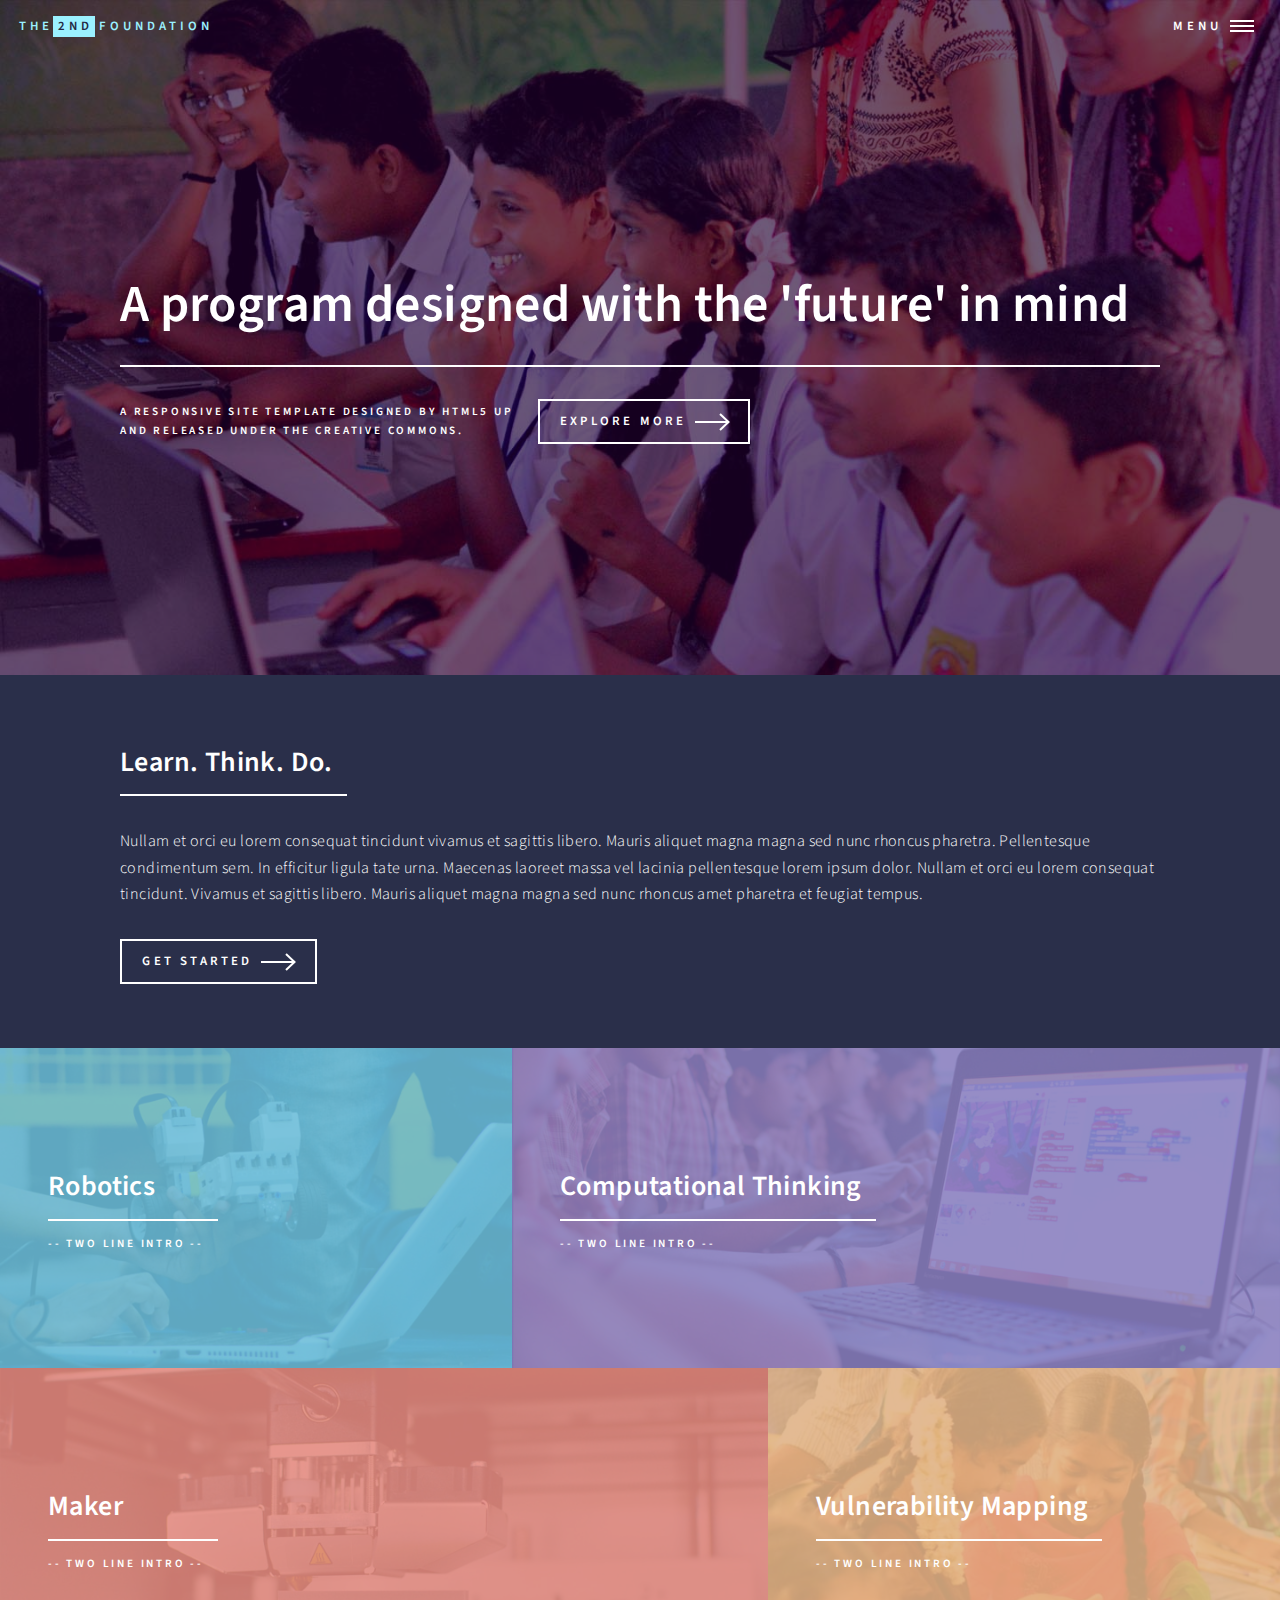
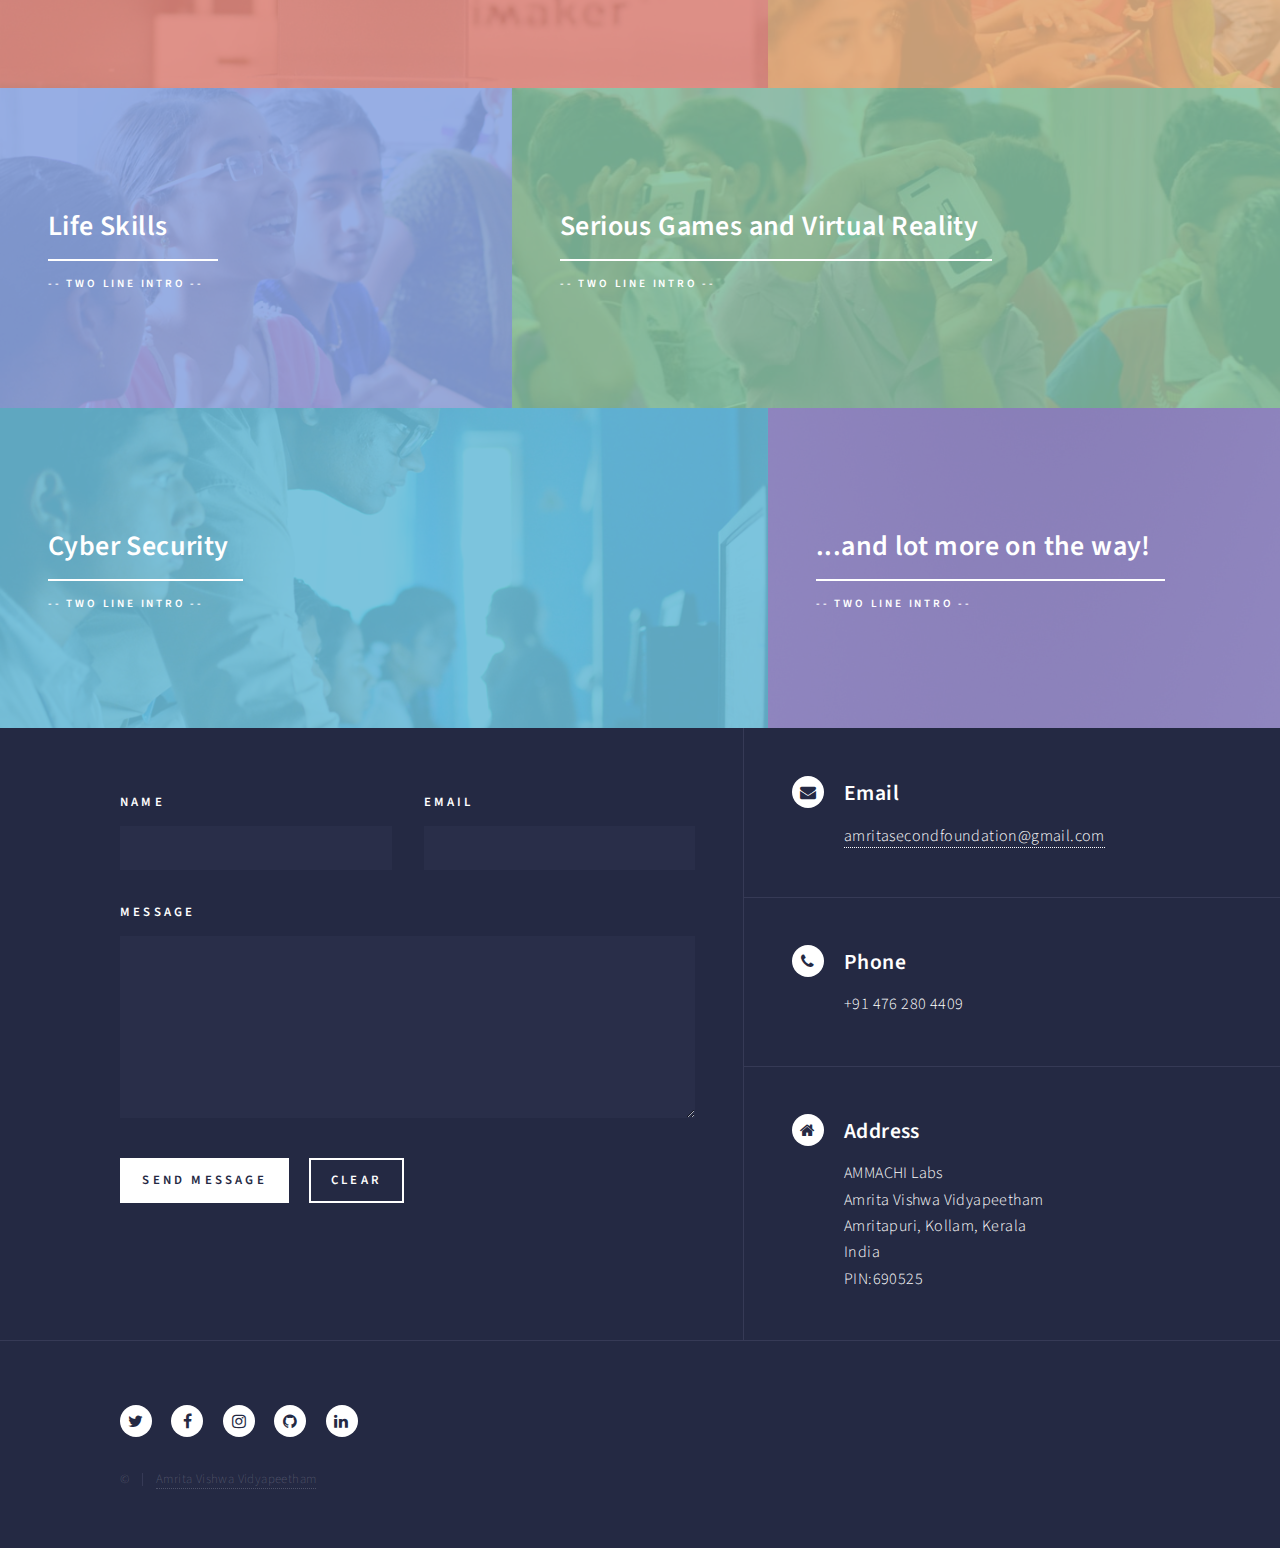
==== commit 1f681f43: "Images and Address" ====
--- a/index.html
+++ b/index.html
@@ -78,7 +78,7 @@
 							<section id="one" class="tiles">
 								<article>
 									<span class="image">
-										<img src="images/pic01.jpg" alt="" />
+										<img src="images/robotics.jpg" alt="" />
 									</span>
 									<header class="major">
 										<h3><a href="landing.html" class="link">Robotics</a></h3>
@@ -87,7 +87,7 @@
 								</article>
 								<article>
 									<span class="image">
-										<img src="images/pic02.jpg" alt="" />
+										<img src="images/computational_thinking.jpg" alt="" />
 									</span>
 									<header class="major">
 										<h3><a href="landing.html" class="link">Computational Thinking</a></h3>
@@ -96,7 +96,7 @@
 								</article>
 								<article>
 									<span class="image">
-										<img src="images/pic03.jpg" alt="" />
+										<img src="images/maker.jpg" alt="" />
 									</span>
 									<header class="major">
 										<h3><a href="landing.html" class="link">Maker</a></h3>
@@ -105,7 +105,7 @@
 								</article>
 								<article>
 									<span class="image">
-										<img src="images/pic04.jpg" alt="" />
+										<img src="images/vulnerability_mapping.jpg" alt="" />
 									</span>
 									<header class="major">
 										<h3><a href="landing.html" class="link">Vulnerability Mapping</a></h3>
@@ -114,7 +114,7 @@
 								</article>
 								<article>
 									<span class="image">
-										<img src="images/pic05.jpg" alt="" />
+										<img src="images/life_skills.jpg" alt="" />
 									</span>
 									<header class="major">
 										<h3><a href="landing.html" class="link">Life Skills</a></h3>
@@ -123,7 +123,7 @@
 								</article>
 								<article>
 									<span class="image">
-										<img src="images/pic06.jpg" alt="" />
+										<img src="images/virtual_reality.jpg" alt="" />
 									</span>
 									<header class="major">
 										<h3><a href="landing.html" class="link">Serious Games and Virtual Reality</a></h3>
@@ -132,7 +132,7 @@
 								</article>
                                 <article>
 									<span class="image">
-										<img src="images/pic03.jpg" alt="" />
+										<img src="images/cyber_security.jpg" alt="" />
 									</span>
 									<header class="major">
 										<h3><a href="landing.html" class="link">Cyber Security</a></h3>
@@ -180,23 +180,24 @@
 									<div class="contact-method">
 										<span class="icon alt fa-envelope"></span>
 										<h3>Email</h3>
-										<a href="#">information@untitled.tld</a>
+										<a href="#">amritasecondfoundation@gmail.com</a>
 									</div>
 								</section>
 								<section>
 									<div class="contact-method">
 										<span class="icon alt fa-phone"></span>
 										<h3>Phone</h3>
-										<span>(000) 000-0000 x12387</span>
+										<span>+91 476 280 4409</span>
 									</div>
 								</section>
 								<section>
 									<div class="contact-method">
 										<span class="icon alt fa-home"></span>
 										<h3>Address</h3>
-										<span>1234 Somewhere Road #5432<br />
-										Nashville, TN 00000<br />
-										United States of America</span>
+										<span>AMMACHI Labs<br />
+										Amrita Vishwa Vidyapeetham<br />
+										Amritapuri, Kollam, Kerala<br />
+                                        India<br /> PIN:690525</span>
 									</div>
 								</section>
 							</section>
@@ -214,7 +215,7 @@
 								<li><a href="#" class="icon alt fa-linkedin"><span class="label">LinkedIn</span></a></li>
 							</ul>
 							<ul class="copyright">
-								<li>&copy; Untitled</li><li>Design: <a href="https://html5up.net">HTML5 UP</a></li>
+								<li>&copy; <aAMMACHI Labs</li><li><a href="https://www.amrita.edu/">Amrita Vishwa Vidyapeetham</a></li>
 							</ul>
 						</div>
 					</footer>
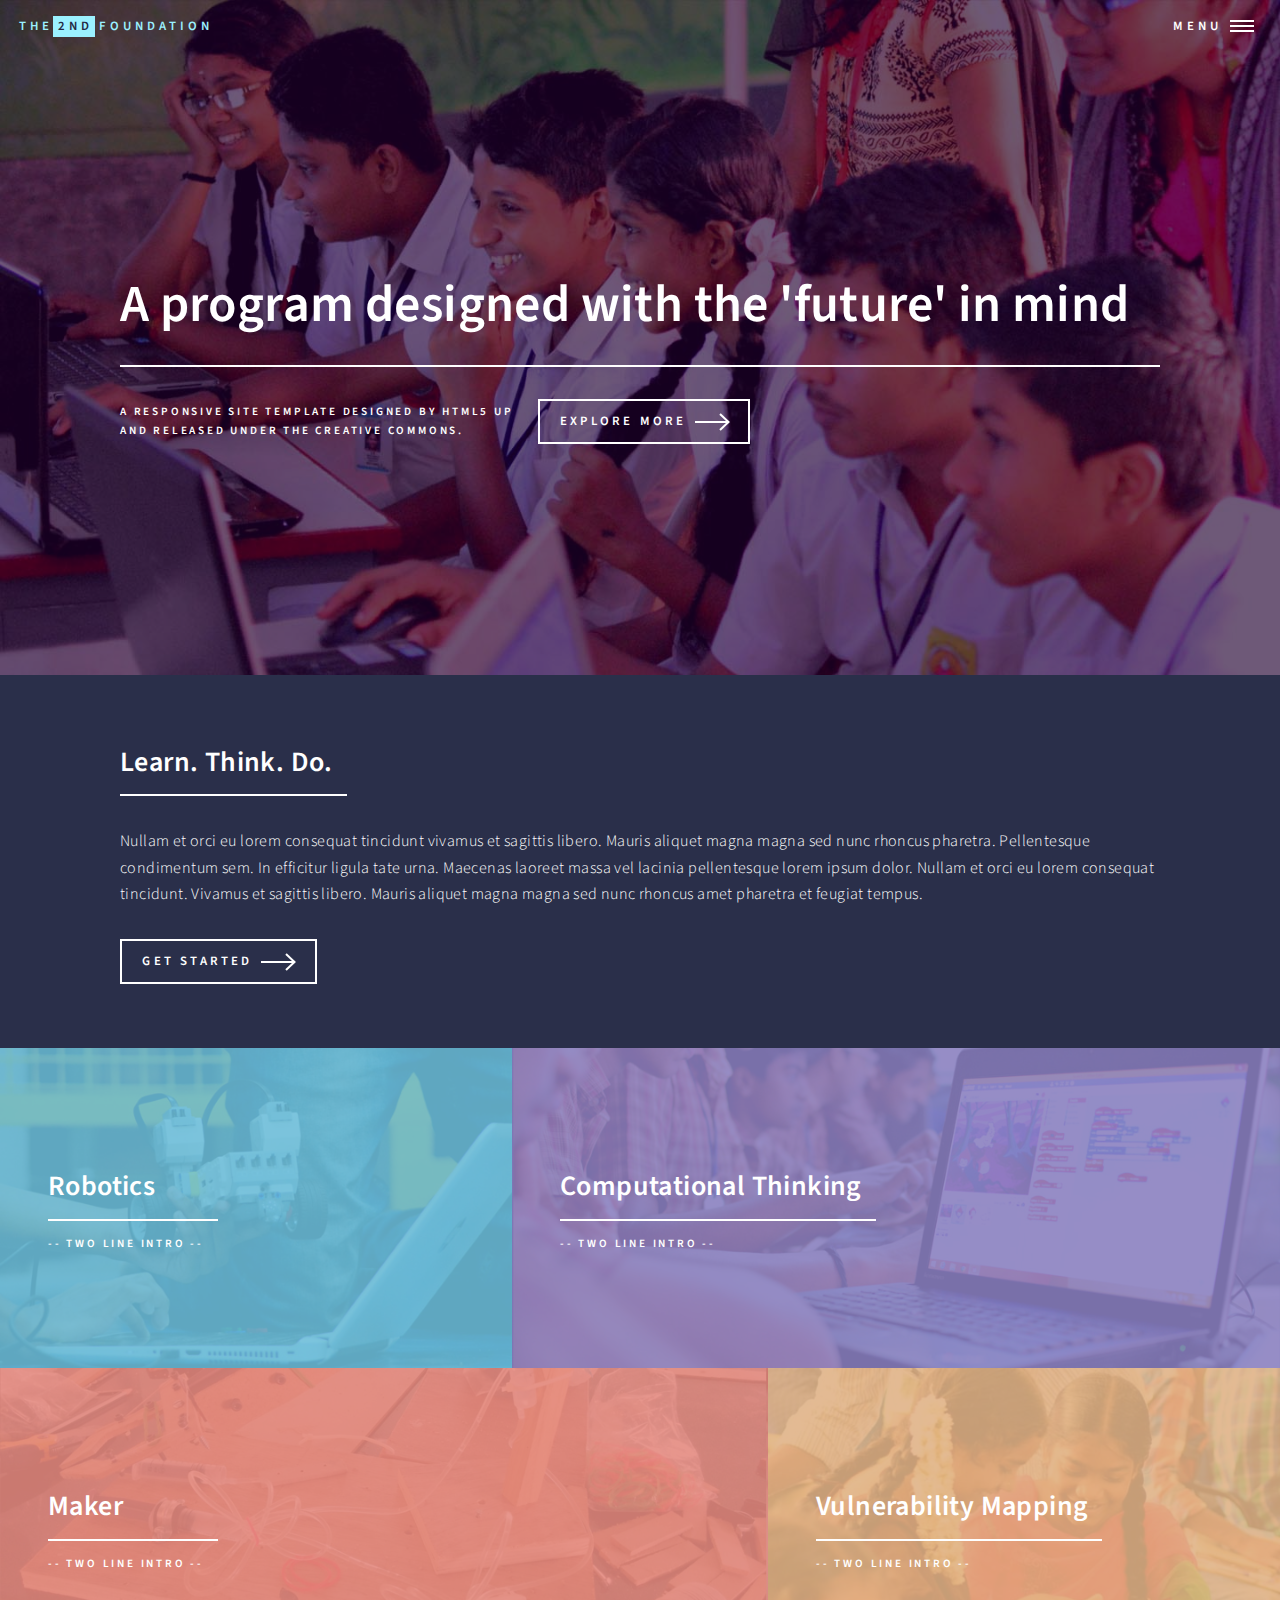
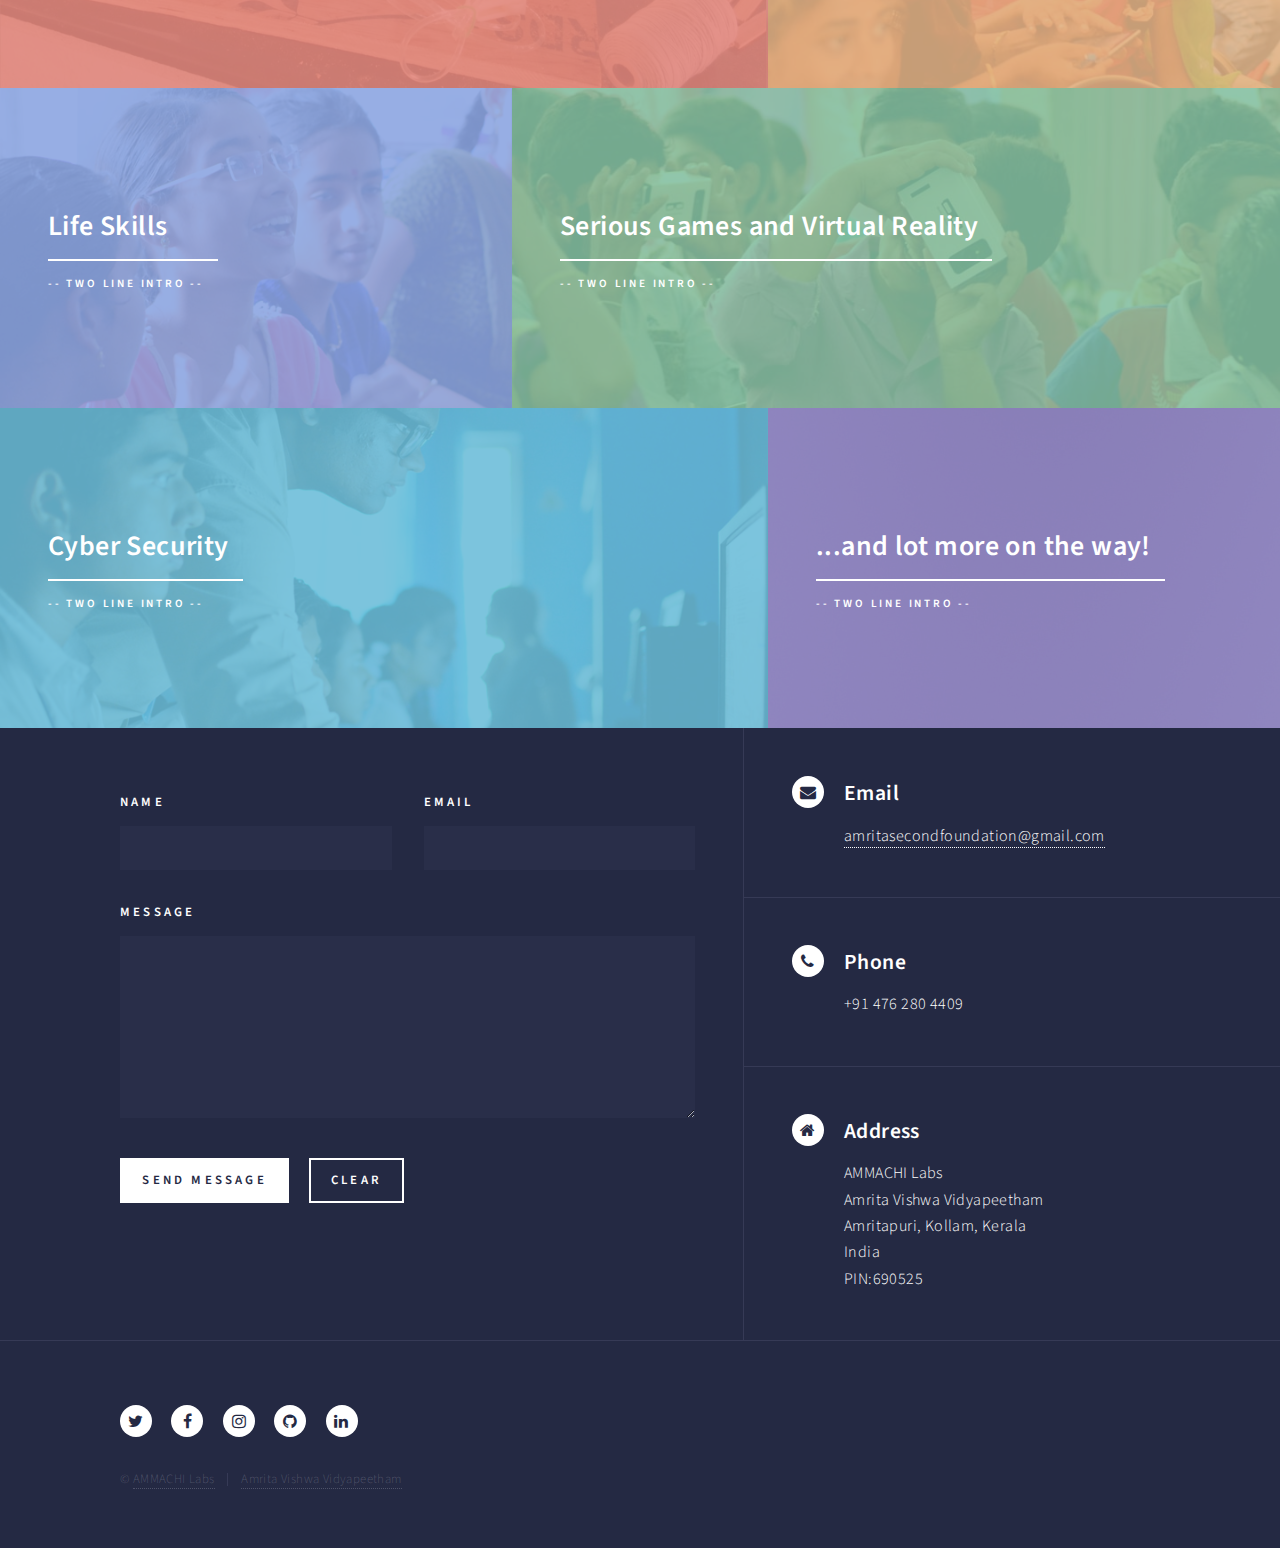
==== commit 09bd1a4f: "Changed Maker Image" ====
--- a/index.html
+++ b/index.html
@@ -96,7 +96,7 @@
 								</article>
 								<article>
 									<span class="image">
-										<img src="images/maker.jpg" alt="" />
+										<img src="images/maker1.jpg" alt="" />
 									</span>
 									<header class="major">
 										<h3><a href="landing.html" class="link">Maker</a></h3>
@@ -215,7 +215,7 @@
 								<li><a href="#" class="icon alt fa-linkedin"><span class="label">LinkedIn</span></a></li>
 							</ul>
 							<ul class="copyright">
-								<li>&copy; <aAMMACHI Labs</li><li><a href="https://www.amrita.edu/">Amrita Vishwa Vidyapeetham</a></li>
+								<li>&copy; <a href="http://www.ammachilabs.org">AMMACHI Labs</a></li><li><a href="https://www.amrita.edu/">Amrita Vishwa Vidyapeetham</a></li>
 							</ul>
 						</div>
 					</footer>
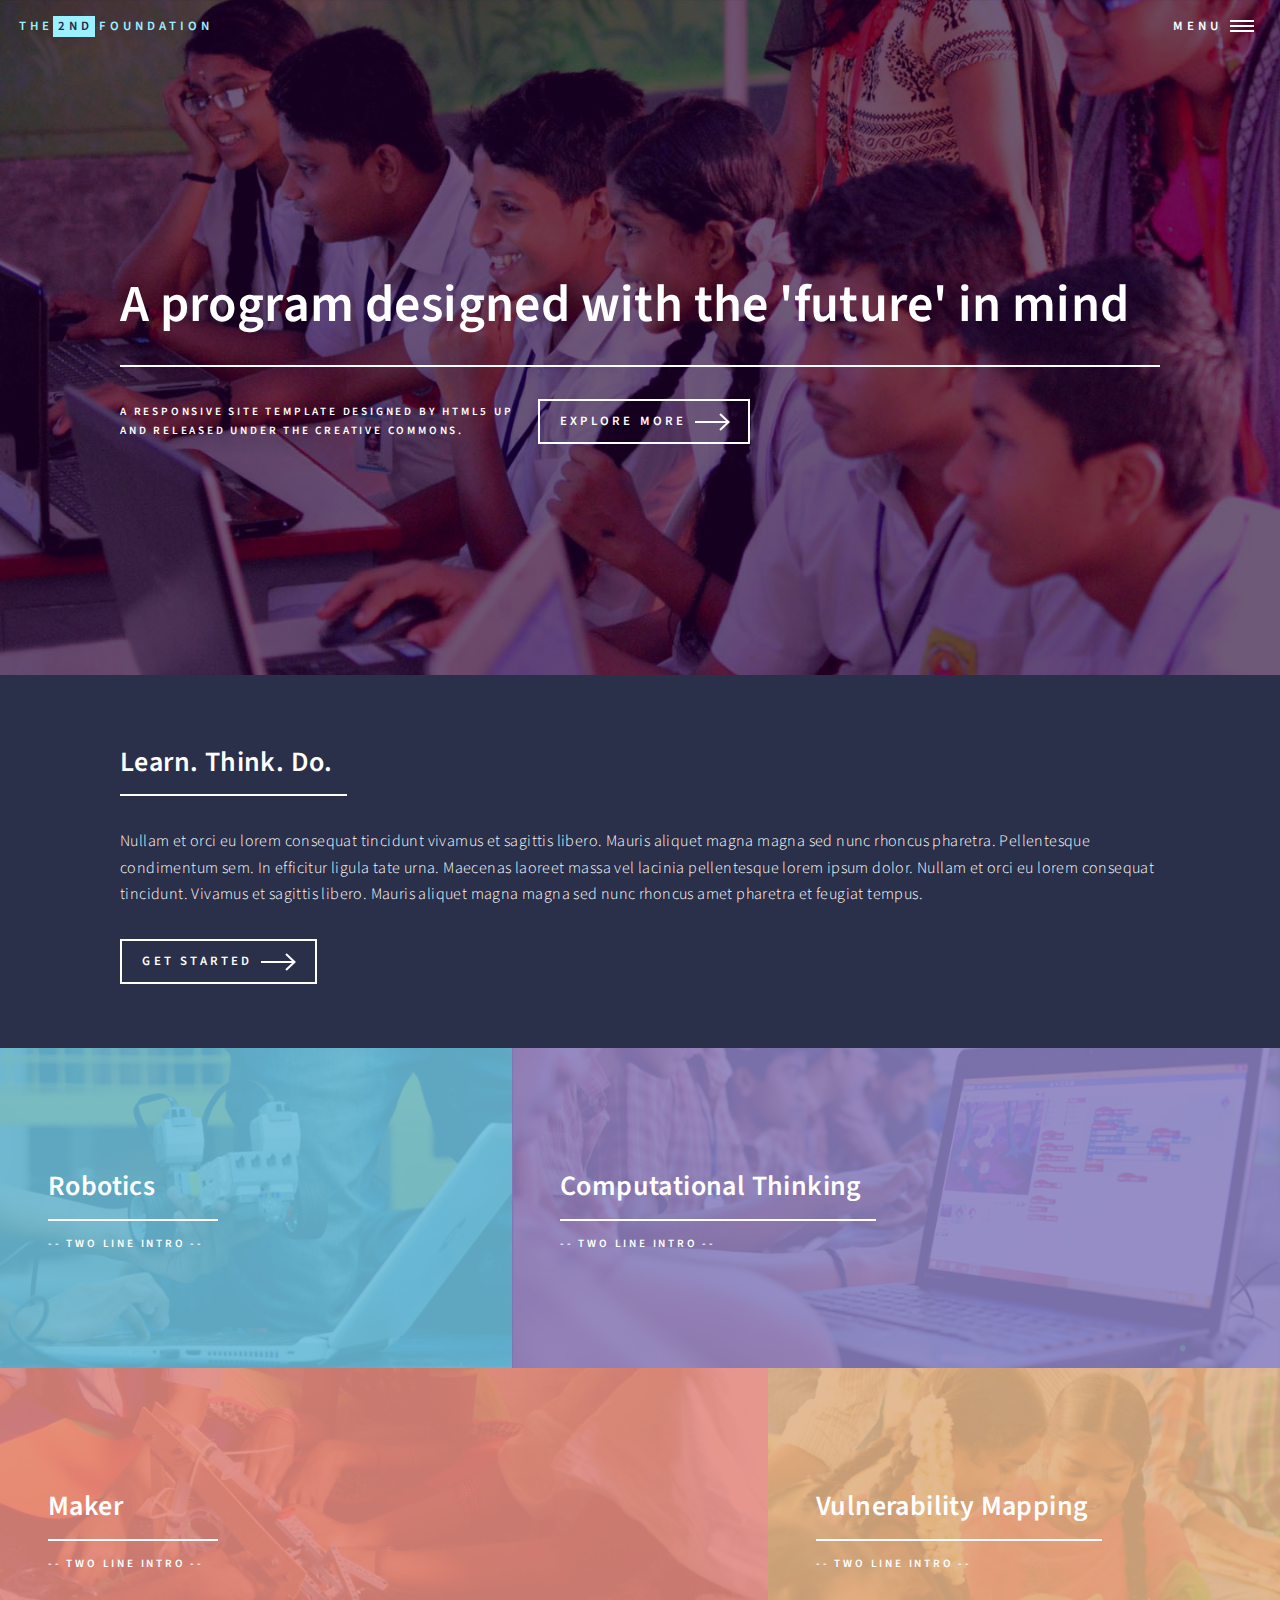
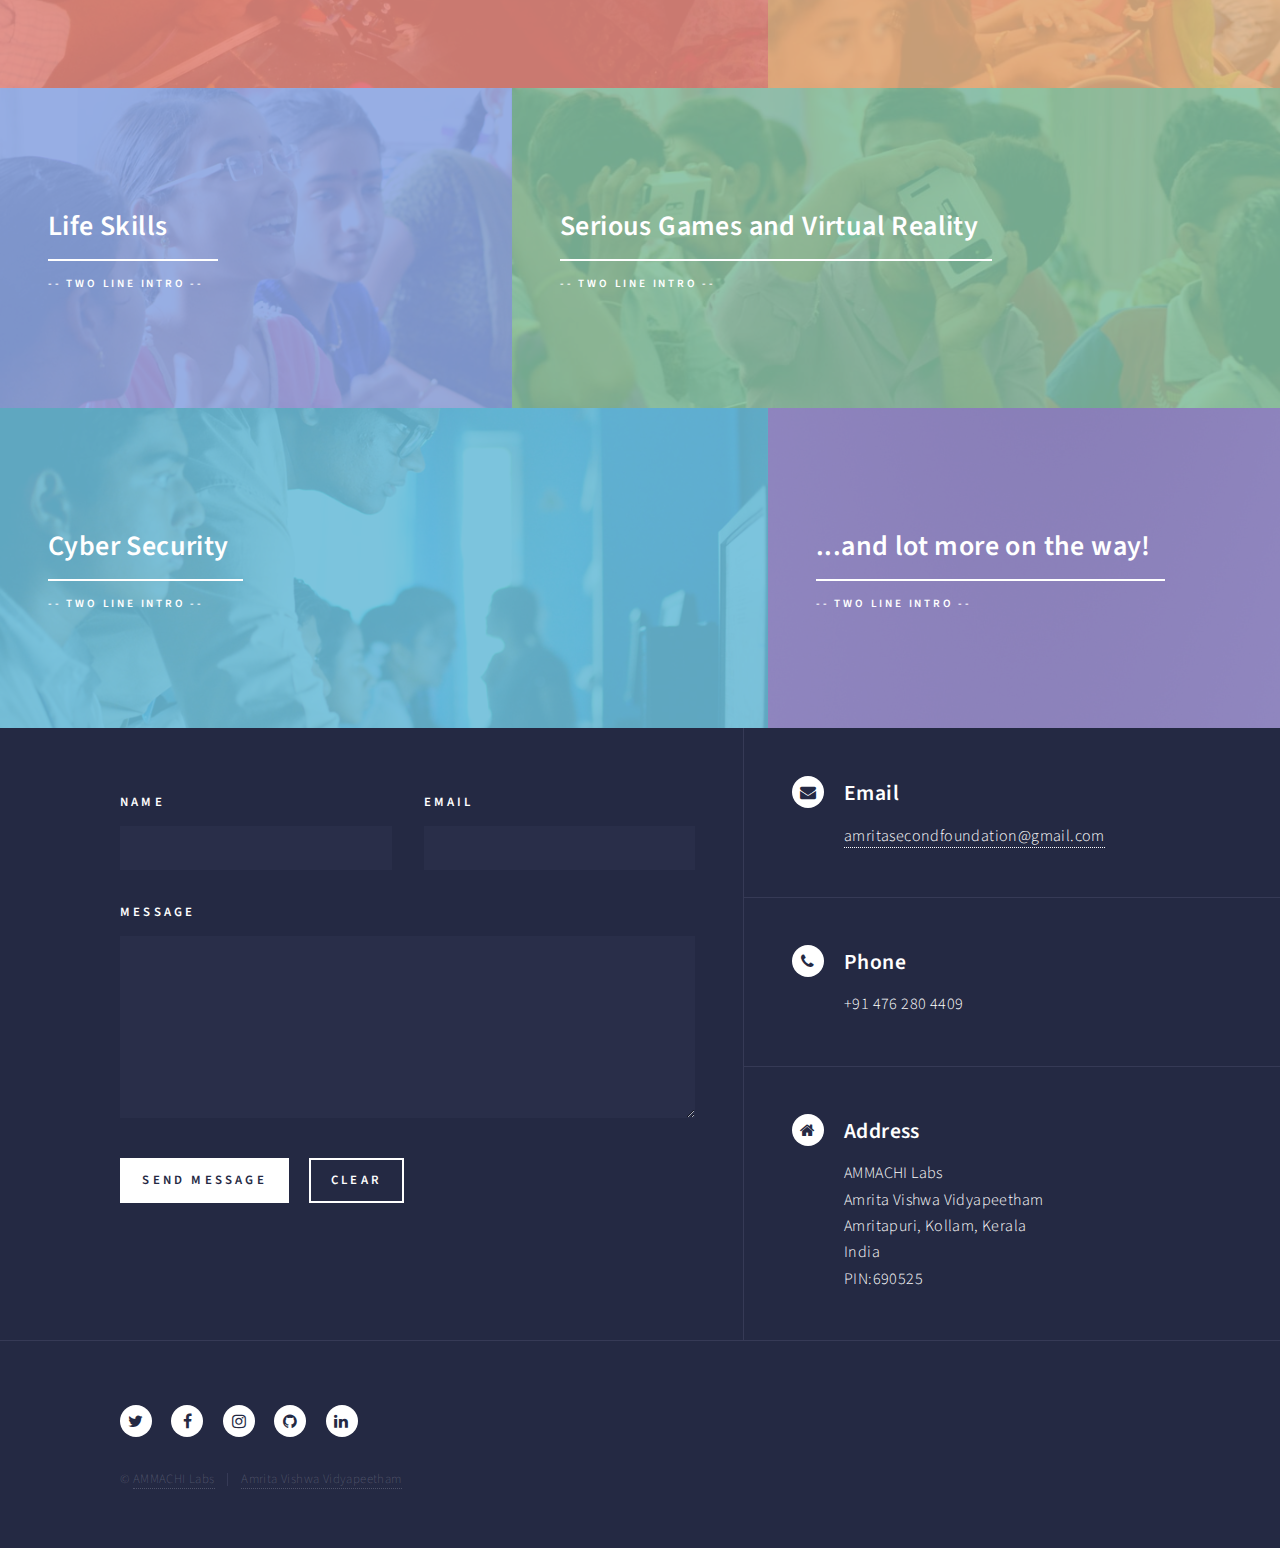
==== commit 082e4db3: "Maker Image Changed" ====
--- a/index.html
+++ b/index.html
@@ -96,7 +96,7 @@
 								</article>
 								<article>
 									<span class="image">
-										<img src="images/maker1.jpg" alt="" />
+										<img src="images/maker.jpg" alt="" />
 									</span>
 									<header class="major">
 										<h3><a href="landing.html" class="link">Maker</a></h3>
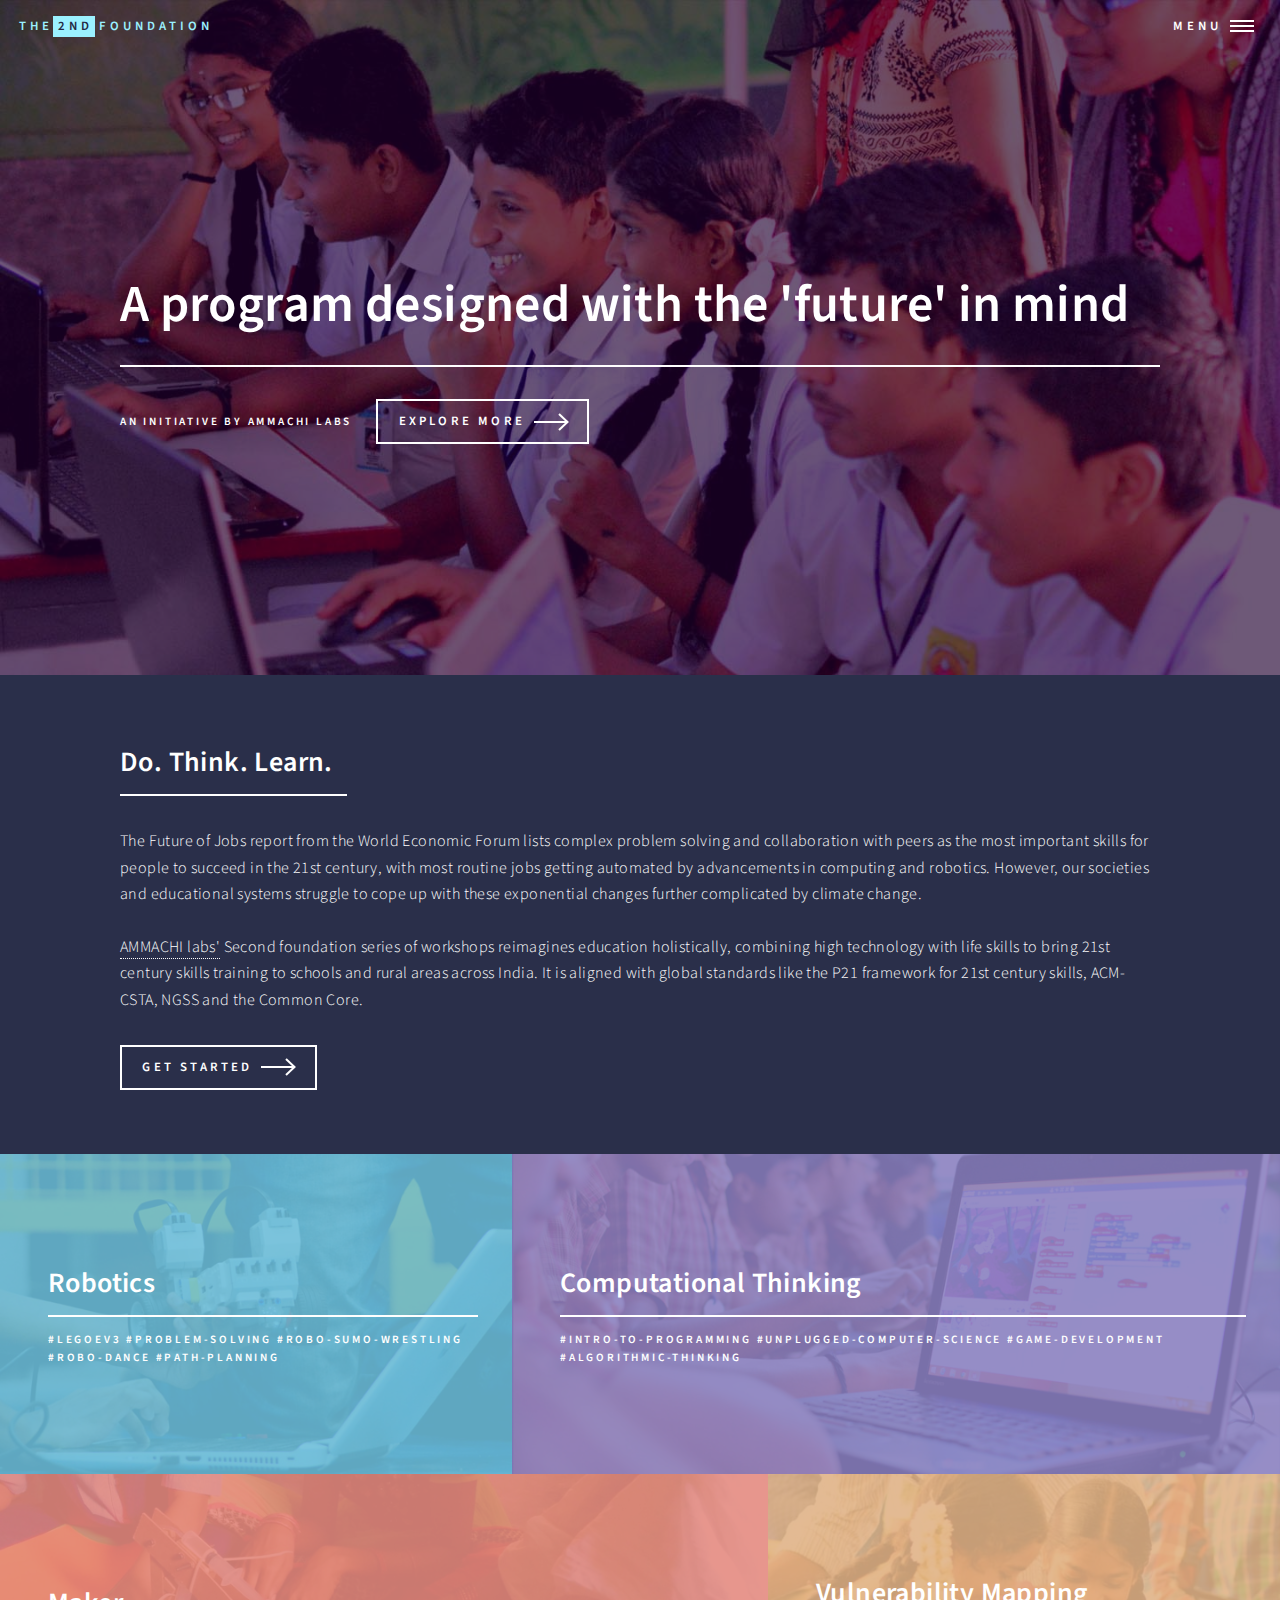
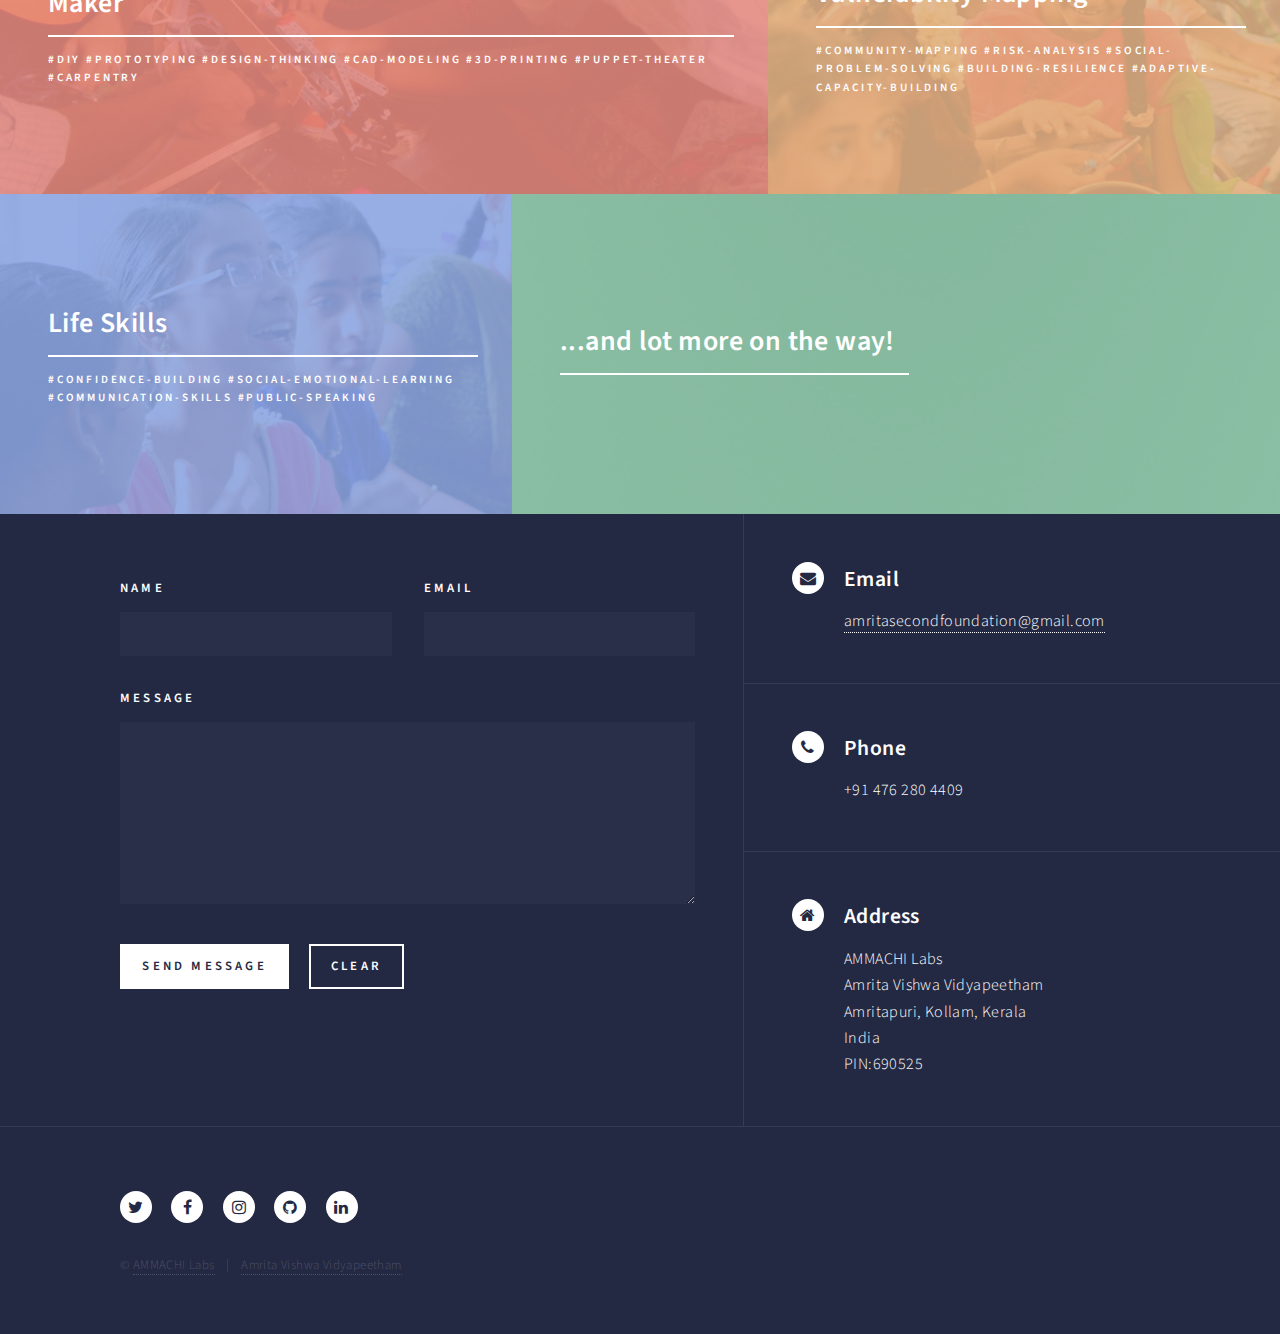
==== commit b5739ace: "Made changes in index page" ====
--- a/index.html
+++ b/index.html
@@ -48,8 +48,7 @@
 								<h1>A program designed with the 'future' in mind</h1>
 							</header>
 							<div class="content">
-								<p>A responsive site template designed by HTML5 UP<br />
-								and released under the Creative Commons.</p>
+								<p>An initiative by AMMACHI labs</p>
 								<ul class="actions">
 									<li><a href="#one" class="button next scrolly">Explore more</a></li>
 								</ul>
@@ -64,9 +63,10 @@
 							<section id="two">
 								<div class="inner">
 									<header class="major">
-										<h2>Learn. Think. Do.</h2>
-									</header>
-									<p>Nullam et orci eu lorem consequat tincidunt vivamus et sagittis libero. Mauris aliquet magna magna sed nunc rhoncus pharetra. Pellentesque condimentum sem. In efficitur ligula tate urna. Maecenas laoreet massa vel lacinia pellentesque lorem ipsum dolor. Nullam et orci eu lorem consequat tincidunt. Vivamus et sagittis libero. Mauris aliquet magna magna sed nunc rhoncus amet pharetra et feugiat tempus.</p>
+										<h2>Do. Think. Learn. </h2>
+									</header>
+									<p>The Future of Jobs report from the World Economic Forum lists complex problem solving and collaboration with peers as the most important skills for people to succeed in the 21st century, with most routine jobs getting automated by advancements in computing and robotics. However, our societies and educational systems struggle to cope up with these exponential changes further complicated by climate change. <br/><br/>
+									<a href="http://www.ammachilabs.org">AMMACHI labs'</a> Second foundation series of workshops reimagines education holistically, combining high technology with life skills to bring 21st century skills training to schools and rural areas across India. It is aligned with global standards like the P21 framework for 21st century skills, ACM-CSTA, NGSS and the Common Core.</p>
 									<ul class="actions">
 										<li><a href="landing.html" class="button next">Get Started</a></li>
 									</ul>
@@ -82,7 +82,7 @@
 									</span>
 									<header class="major">
 										<h3><a href="landing.html" class="link">Robotics</a></h3>
-										<p>-- Two line intro --</p>
+										<p>#LegoEV3 #Problem-Solving #Robo-Sumo-Wrestling #Robo-Dance #Path-Planning </p>
 									</header>
 								</article>
 								<article>
@@ -91,7 +91,7 @@
 									</span>
 									<header class="major">
 										<h3><a href="landing.html" class="link">Computational Thinking</a></h3>
-										<p>-- Two line intro --</p>
+										<p>#Intro-To-Programming #Unplugged-Computer-Science #Game-Development #Algorithmic-Thinking</p>
 									</header>
 								</article>
 								<article>
@@ -100,7 +100,7 @@
 									</span>
 									<header class="major">
 										<h3><a href="landing.html" class="link">Maker</a></h3>
-										<p>-- Two line intro --</p>
+										<p>#DIY #Prototyping #Design-Thinking #CAD-Modeling #3D-Printing #Puppet-Theater #Carpentry</p>
 									</header>
 								</article>
 								<article>
@@ -109,7 +109,7 @@
 									</span>
 									<header class="major">
 										<h3><a href="landing.html" class="link">Vulnerability Mapping</a></h3>
-										<p>-- Two line intro --</p>
+										<p>#Community-Mapping #Risk-Analysis #Social-Problem-Solving  #Building-Resilience #Adaptive-Capacity-Building</p>
 									</header>
 								</article>
 								<article>
@@ -118,10 +118,10 @@
 									</span>
 									<header class="major">
 										<h3><a href="landing.html" class="link">Life Skills</a></h3>
-										<p>-- Two line intro --</p>
-									</header>
-								</article>
-								<article>
+										<p>#Confidence-Building #Social-Emotional-Learning #Communication-Skills #Public-Speaking</p>
+									</header>
+								</article>
+								<!--<article>
 									<span class="image">
 										<img src="images/virtual_reality.jpg" alt="" />
 									</span>
@@ -138,14 +138,14 @@
 										<h3><a href="landing.html" class="link">Cyber Security</a></h3>
 										<p>-- Two line intro --</p>
 									</header>
-								</article>
+								</article>-->
 								<article>
 									<span class="image">
 										<img src="images/pic04.jpg" alt="" />
 									</span>
 									<header class="major">
 										<h3><a href="landing.html" class="link">...and lot more on the way!</a></h3>
-										<p>-- Two line intro --</p>
+										<p></p>
 									</header>
 								</article>
 							</section>
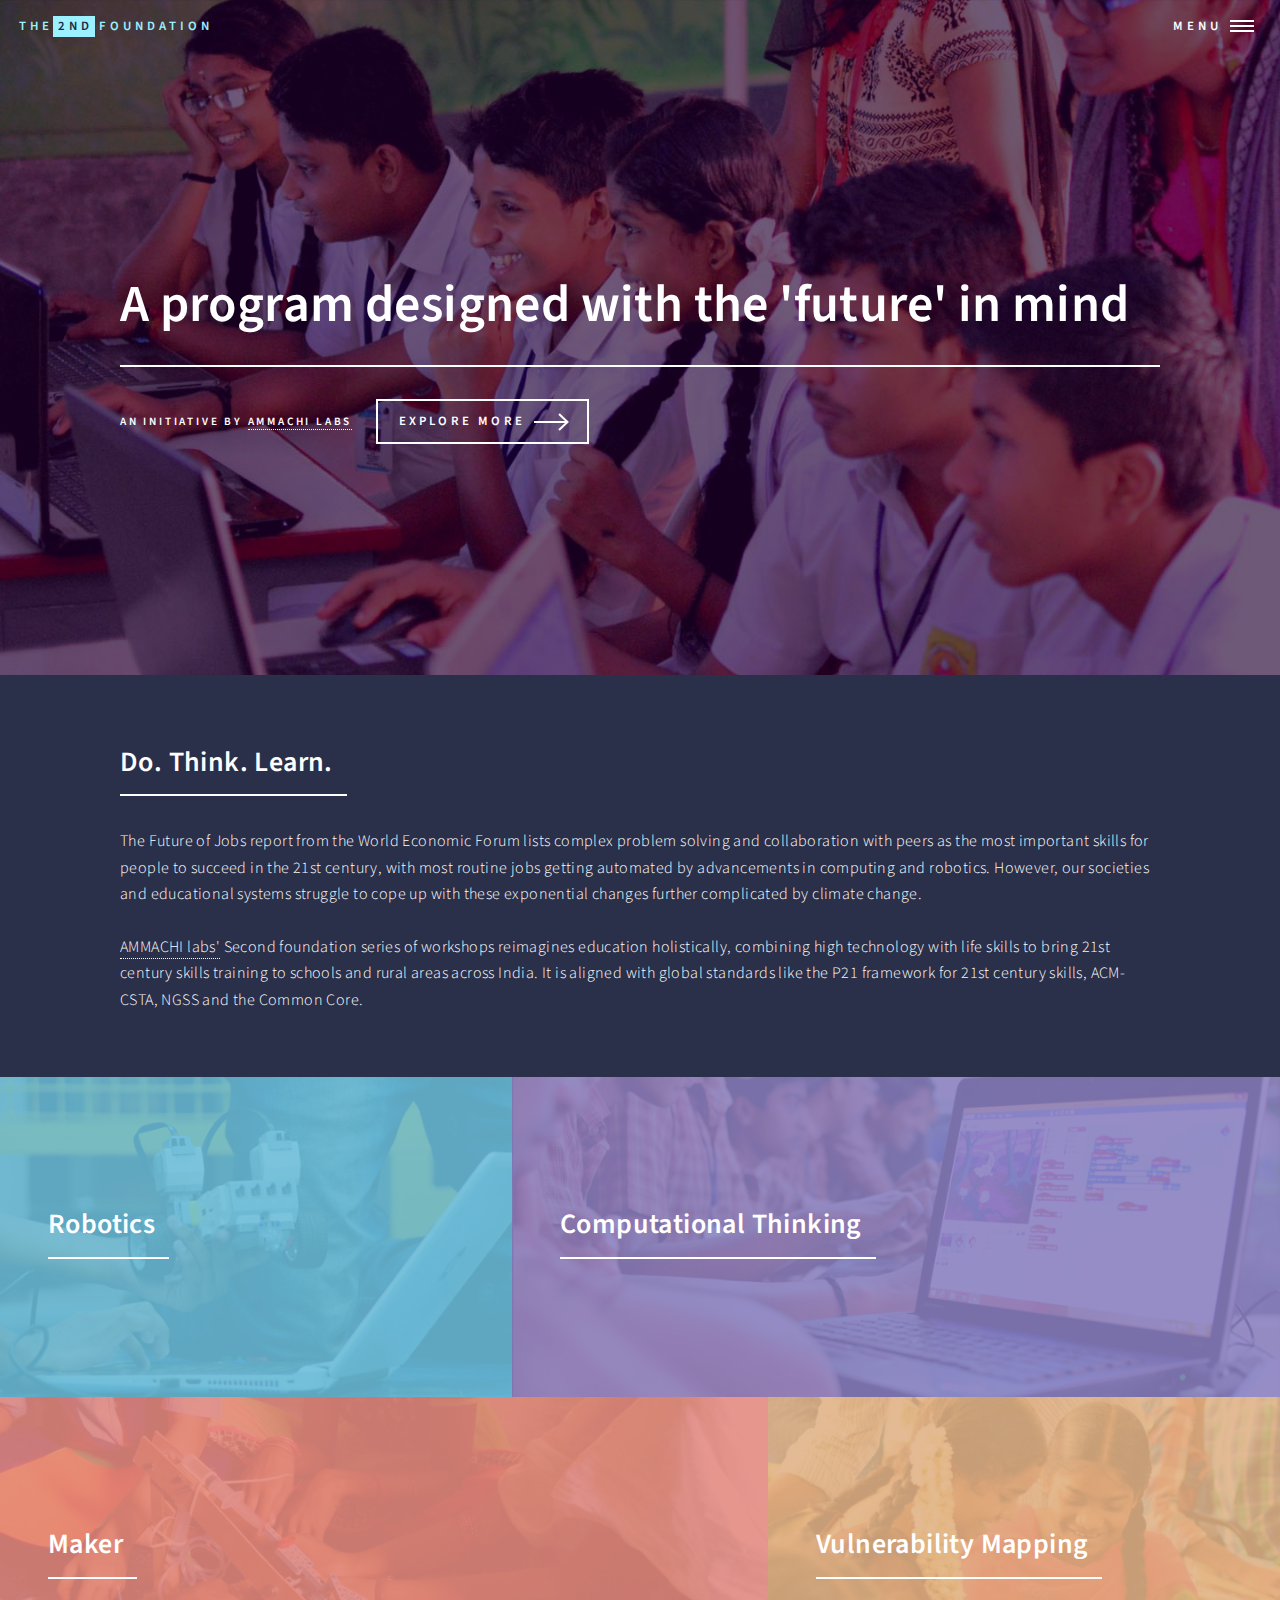
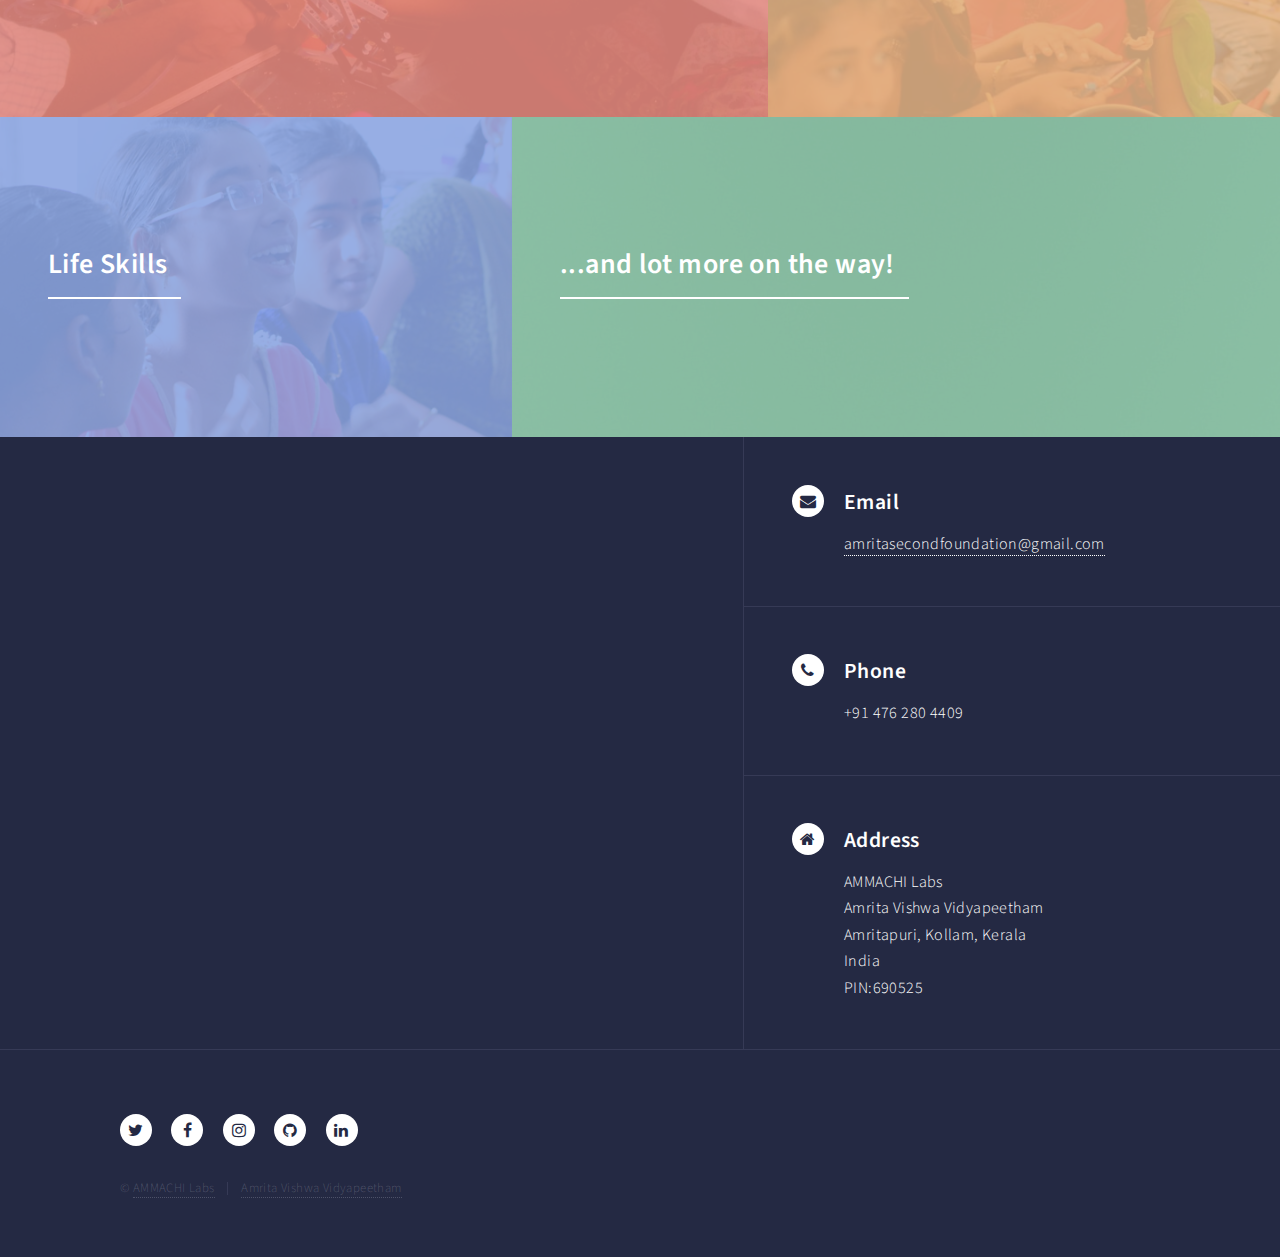
==== commit 423f9ef0: "Added pages for each workshop (generic text) + About us" ====
--- a/index.html
+++ b/index.html
@@ -6,13 +6,23 @@
 -->
 <html>
 	<head>
-		<title>The2ndFoundation</title>
+		<title>The 2nd Foundation</title>
 		<meta charset="utf-8" />
 		<meta name="viewport" content="width=device-width, initial-scale=1, user-scalable=no" />
 		<!--[if lte IE 8]><script src="assets/js/ie/html5shiv.js"></script><![endif]-->
 		<link rel="stylesheet" href="assets/css/main.css" />
 		<!--[if lte IE 9]><link rel="stylesheet" href="assets/css/ie9.css" /><![endif]-->
 		<!--[if lte IE 8]><link rel="stylesheet" href="assets/css/ie8.css" /><![endif]-->
+		<script>
+		  (function(i,s,o,g,r,a,m){i['GoogleAnalyticsObject']=r;i[r]=i[r]||function(){
+		  (i[r].q=i[r].q||[]).push(arguments)},i[r].l=1*new Date();a=s.createElement(o),
+		  m=s.getElementsByTagName(o)[0];a.async=1;a.src=g;m.parentNode.insertBefore(a,m)
+		  })(window,document,'script','https://www.google-analytics.com/analytics.js','ga');
+
+		  ga('create', 'UA-88939439-1', 'auto');
+		  ga('send', 'pageview');
+
+		</script>		
 	</head>
 	<body>
 
@@ -31,13 +41,12 @@
 					<nav id="menu">
 						<ul class="links">
 							<li><a href="index.html">Home</a></li>
-							<li><a href="landing.html">About Us</a></li>
-							<li><a href="generic.html">Story so far</a></li>
-							<!--<li><a href="elements.html">Elements</a></li>-->
-						</ul>
-						<ul class="actions vertical">
-							<li><a href="#" class="button special fit">Explore more</a></li>
-							<!--<li><a href="#" class="button fit">Log In</a></li>-->
+							<li><a href="robotics.html">Robotics</a></li>
+							<li><a href="compthink.html">Computational Thinking</a></li>
+							<li><a href="maker.html">Maker</a></li>
+							<li><a href="vm.html">Vulnerability Mapping</a></li>
+							<li><a href="lifeskills.html">Life Skills</a></li>																					
+							<li><a href="aboutus.html">About Us</a></li>
 						</ul>
 					</nav>
 
@@ -48,7 +57,7 @@
 								<h1>A program designed with the 'future' in mind</h1>
 							</header>
 							<div class="content">
-								<p>An initiative by AMMACHI labs</p>
+								<p>An initiative by <a href="http://www.ammachilabs.org">AMMACHI labs</a> </p>
 								<ul class="actions">
 									<li><a href="#one" class="button next scrolly">Explore more</a></li>
 								</ul>
@@ -67,9 +76,9 @@
 									</header>
 									<p>The Future of Jobs report from the World Economic Forum lists complex problem solving and collaboration with peers as the most important skills for people to succeed in the 21st century, with most routine jobs getting automated by advancements in computing and robotics. However, our societies and educational systems struggle to cope up with these exponential changes further complicated by climate change. <br/><br/>
 									<a href="http://www.ammachilabs.org">AMMACHI labs'</a> Second foundation series of workshops reimagines education holistically, combining high technology with life skills to bring 21st century skills training to schools and rural areas across India. It is aligned with global standards like the P21 framework for 21st century skills, ACM-CSTA, NGSS and the Common Core.</p>
-									<ul class="actions">
+									<!--<ul class="actions">
 										<li><a href="landing.html" class="button next">Get Started</a></li>
-									</ul>
+									</ul>-->
 								</div>
 							</section>
 
@@ -81,8 +90,7 @@
 										<img src="images/robotics.jpg" alt="" />
 									</span>
 									<header class="major">
-										<h3><a href="landing.html" class="link">Robotics</a></h3>
-										<p>#LegoEV3 #Problem-Solving #Robo-Sumo-Wrestling #Robo-Dance #Path-Planning </p>
+										<h3><a href="elements.html" class="link">Robotics</a></h3>									
 									</header>
 								</article>
 								<article>
@@ -90,8 +98,8 @@
 										<img src="images/computational_thinking.jpg" alt="" />
 									</span>
 									<header class="major">
-										<h3><a href="landing.html" class="link">Computational Thinking</a></h3>
-										<p>#Intro-To-Programming #Unplugged-Computer-Science #Game-Development #Algorithmic-Thinking</p>
+										<h3><a href="compthink.html" class="link">Computational Thinking</a></h3>
+										
 									</header>
 								</article>
 								<article>
@@ -99,8 +107,8 @@
 										<img src="images/maker.jpg" alt="" />
 									</span>
 									<header class="major">
-										<h3><a href="landing.html" class="link">Maker</a></h3>
-										<p>#DIY #Prototyping #Design-Thinking #CAD-Modeling #3D-Printing #Puppet-Theater #Carpentry</p>
+										<h3><a href="maker.html" class="link">Maker</a></h3>
+										
 									</header>
 								</article>
 								<article>
@@ -108,8 +116,8 @@
 										<img src="images/vulnerability_mapping.jpg" alt="" />
 									</span>
 									<header class="major">
-										<h3><a href="landing.html" class="link">Vulnerability Mapping</a></h3>
-										<p>#Community-Mapping #Risk-Analysis #Social-Problem-Solving  #Building-Resilience #Adaptive-Capacity-Building</p>
+										<h3><a href="vm.html" class="link">Vulnerability Mapping</a></h3>
+										
 									</header>
 								</article>
 								<article>
@@ -117,8 +125,8 @@
 										<img src="images/life_skills.jpg" alt="" />
 									</span>
 									<header class="major">
-										<h3><a href="landing.html" class="link">Life Skills</a></h3>
-										<p>#Confidence-Building #Social-Emotional-Learning #Communication-Skills #Public-Speaking</p>
+										<h3><a href="lifeskills.html" class="link">Life Skills</a></h3>
+										
 									</header>
 								</article>
 								<!--<article>
@@ -156,7 +164,7 @@
 					<section id="contact">
 						<div class="inner">
 							<section>
-								<form method="post" action="#">
+								<!--<form method="post" action="#">
 									<div class="field half first">
 										<label for="name">Name</label>
 										<input type="text" name="name" id="name" />
@@ -173,7 +181,7 @@
 										<li><input type="submit" value="Send Message" class="special" /></li>
 										<li><input type="reset" value="Clear" /></li>
 									</ul>
-								</form>
+								</form>-->
 							</section>
 							<section class="split">
 								<section>
--- a/assets/css/main.css
+++ b/assets/css/main.css
@@ -2198,6 +2198,7 @@
 		border: 0;
 		display: inline-block;
 		position: relative;
+		max-width: 100%;
 	}
 
 		.image img {
@@ -2227,21 +2228,21 @@
 		.image.fit {
 			display: block;
 			margin: 0 0 2em 0;
-			width: 100%;
+			max-width: 100%;
 		}
 
 			.image.fit img {
-				width: 100%;
+				max-width: 100%;
 			}
 
 		.image.main {
 			display: block;
 			margin: 2.5em 0;
-			width: 100%;
+			max-width: 100%;
 		}
 
 			.image.main img {
-				width: 100%;
+				max-width: 100%;
 			}
 
 			@media screen and (max-width: 736px) {
@@ -3985,4 +3986,21 @@
 			transform: none;
 			opacity: 1;
 			visibility: visible;
-		}+		}
+
+
+.video-container {
+	position:relative;
+	padding-bottom:56.25%;
+	padding-top:30px;
+	height:0;
+	overflow:hidden;
+}
+
+.video-container iframe, .video-container object, .video-container embed {
+	position:absolute;
+	top:0;
+	left:0;
+	width:100%;
+	height:100%;
+}	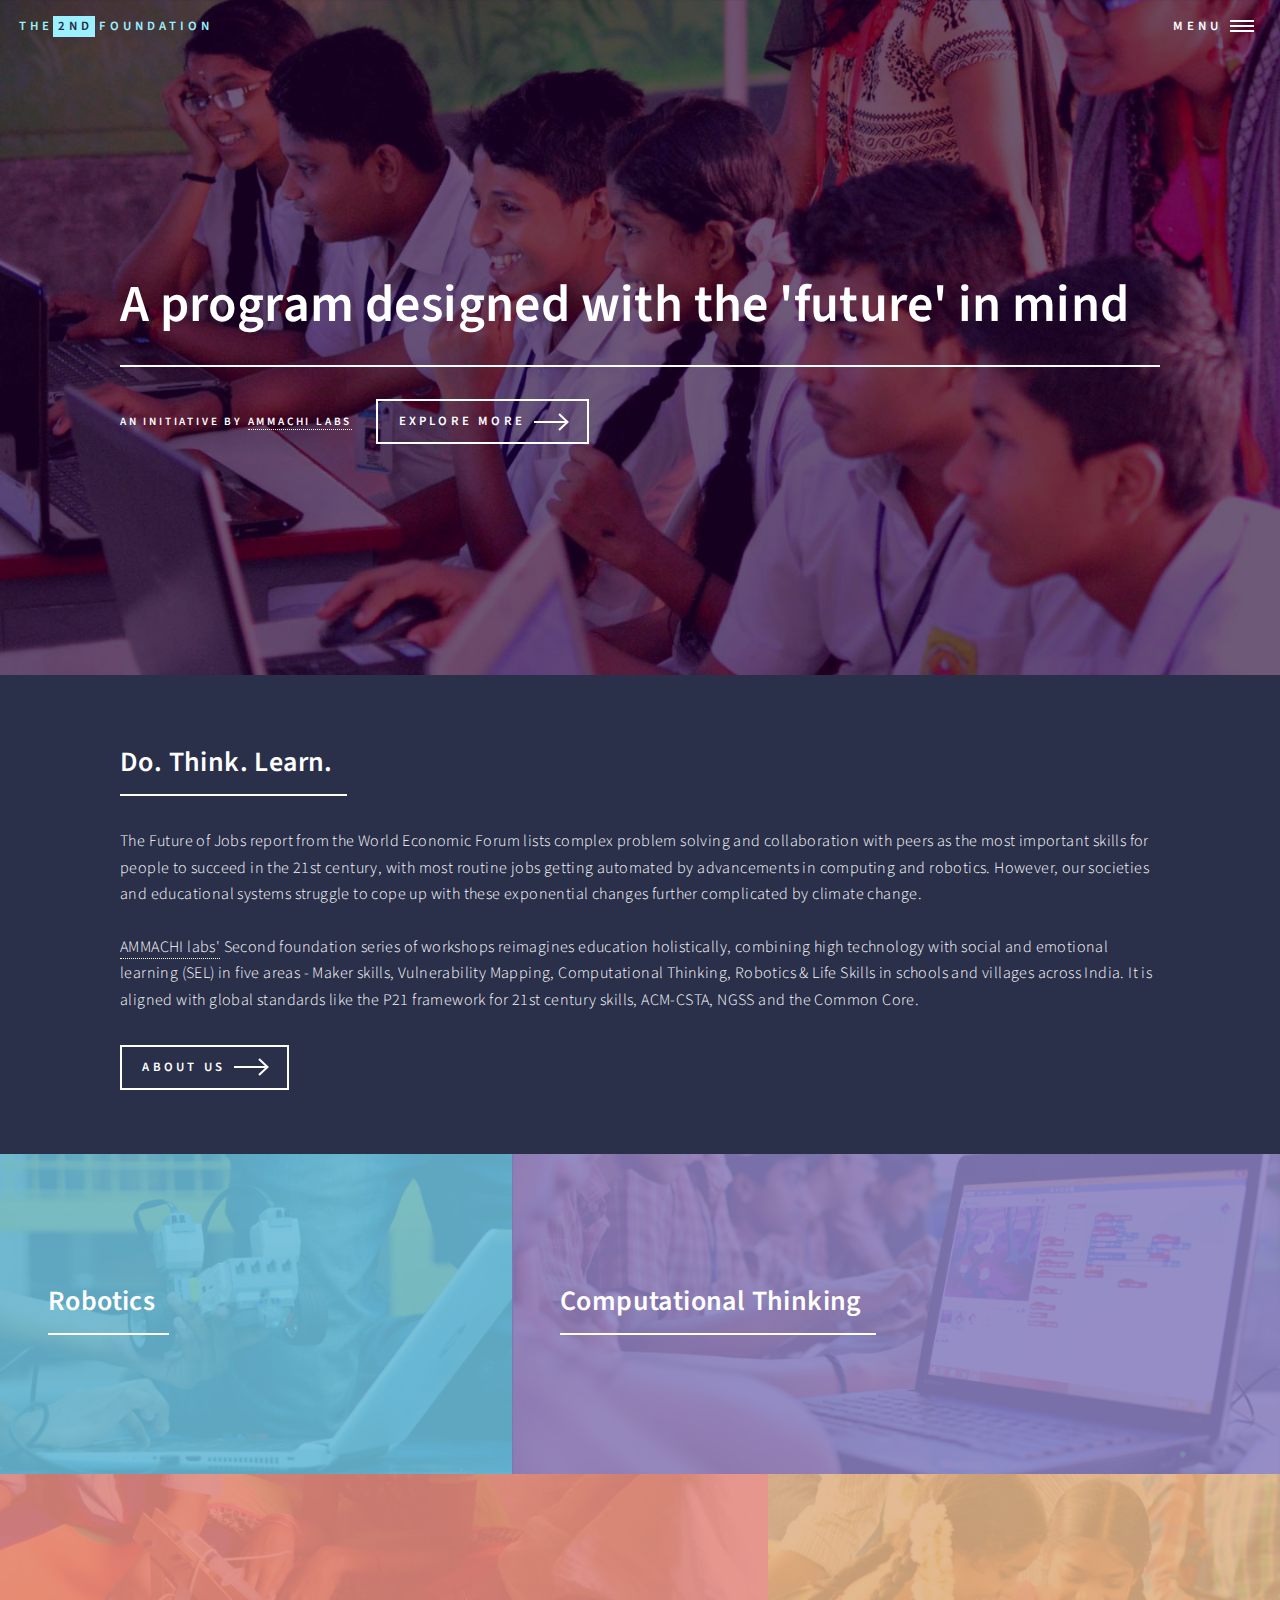
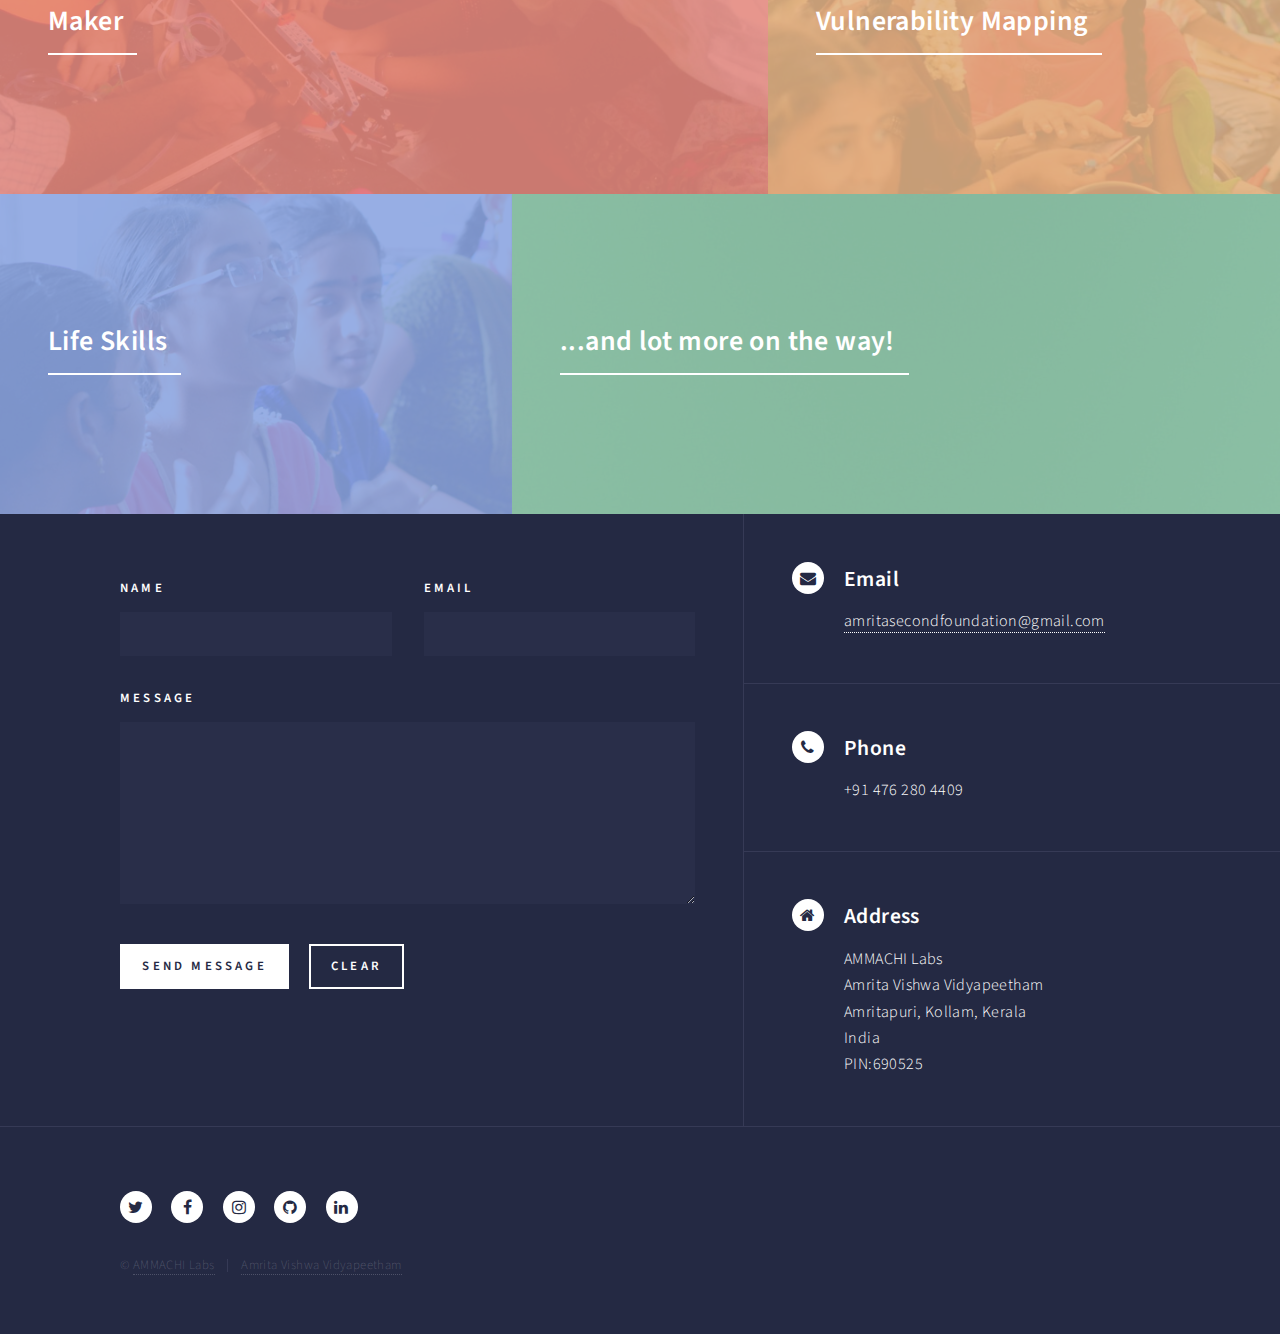
==== commit 9c22027e: "Text changes" ====
--- a/index.html
+++ b/index.html
@@ -75,10 +75,10 @@
 										<h2>Do. Think. Learn. </h2>
 									</header>
 									<p>The Future of Jobs report from the World Economic Forum lists complex problem solving and collaboration with peers as the most important skills for people to succeed in the 21st century, with most routine jobs getting automated by advancements in computing and robotics. However, our societies and educational systems struggle to cope up with these exponential changes further complicated by climate change. <br/><br/>
-									<a href="http://www.ammachilabs.org">AMMACHI labs'</a> Second foundation series of workshops reimagines education holistically, combining high technology with life skills to bring 21st century skills training to schools and rural areas across India. It is aligned with global standards like the P21 framework for 21st century skills, ACM-CSTA, NGSS and the Common Core.</p>
-									<!--<ul class="actions">
-										<li><a href="landing.html" class="button next">Get Started</a></li>
-									</ul>-->
+									<a href="http://www.ammachilabs.org">AMMACHI labs'</a> Second foundation series of workshops reimagines education holistically, combining high technology with social and emotional learning (SEL) in five areas - Maker skills, Vulnerability Mapping, Computational Thinking, Robotics &amp; Life Skills in schools and villages across India. It is aligned with global standards like the P21 framework for 21st century skills, ACM-CSTA, NGSS and the Common Core.</p>
+									<ul class="actions">
+										<li><a href="aboutus.html" class="button next">About Us</a></li>
+									</ul>
 								</div>
 							</section>
 
@@ -164,7 +164,7 @@
 					<section id="contact">
 						<div class="inner">
 							<section>
-								<!--<form method="post" action="#">
+								<form method="post" action="#">
 									<div class="field half first">
 										<label for="name">Name</label>
 										<input type="text" name="name" id="name" />
@@ -181,7 +181,7 @@
 										<li><input type="submit" value="Send Message" class="special" /></li>
 										<li><input type="reset" value="Clear" /></li>
 									</ul>
-								</form>-->
+								</form>
 							</section>
 							<section class="split">
 								<section>
